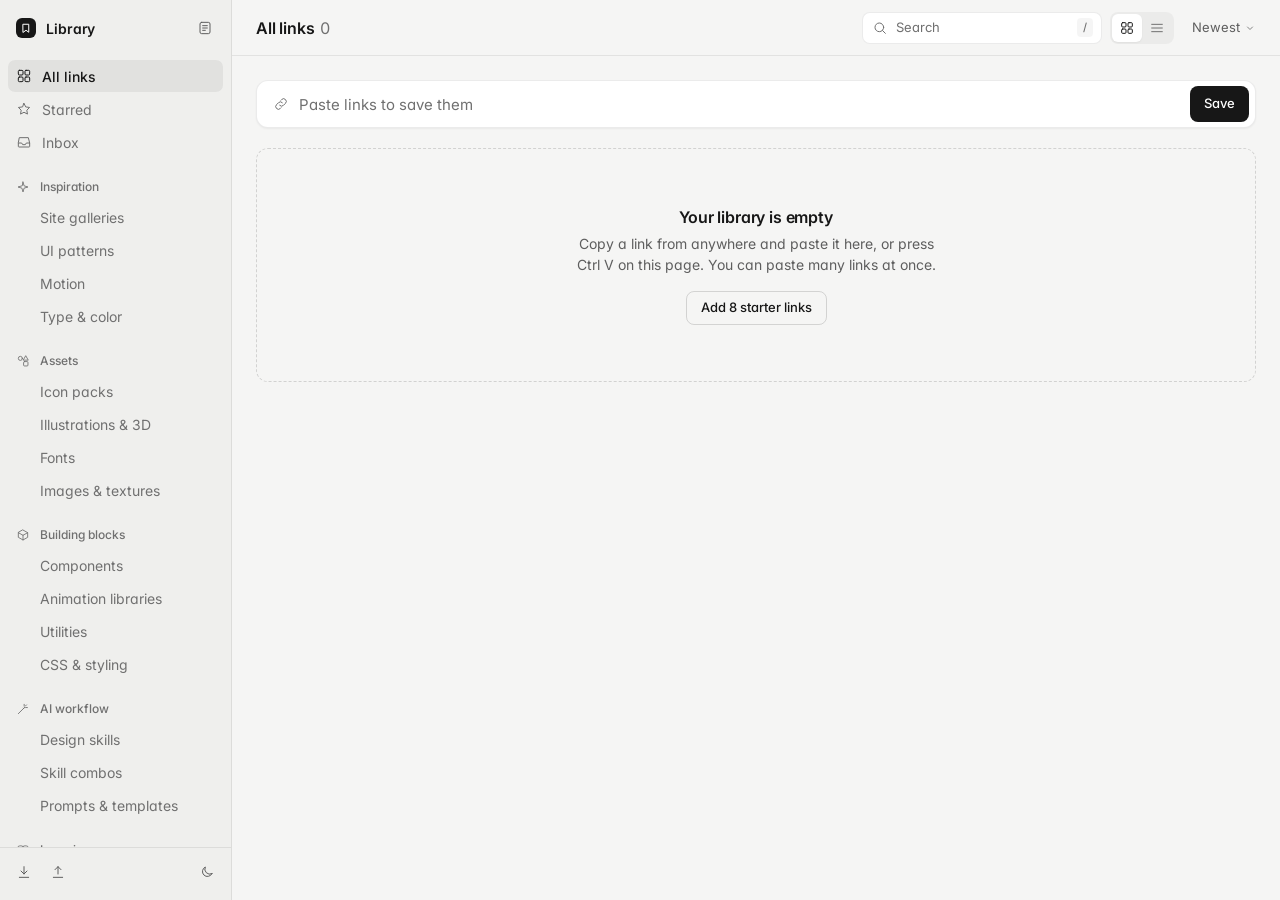
==== library/index.html @ ed224c23 "Not your notes app anymore" ====
<!DOCTYPE html>
<html lang="en" dir="ltr">

<head>
    <meta charset="UTF-8">
    <meta name="viewport" content="width=device-width, initial-scale=1.0, viewport-fit=cover">
    <title>Library</title>
    <meta name="theme-color" content="#f5f5f4">
    <link rel="preconnect" href="https://fonts.googleapis.com">
    <link rel="preconnect" href="https://fonts.gstatic.com" crossorigin>
    <link href="https://fonts.googleapis.com/css2?family=Inter:ital,opsz,wght@0,14..32,400..700;1,14..32,400..700&display=swap" rel="stylesheet">
    <style>
        :root {
            --bg: #f5f5f4;
            --sidebar: #efefed;
            --elevated: #ffffff;
            --hover: rgba(0, 0, 0, .04);
            --active: rgba(0, 0, 0, .06);
            --border: rgba(0, 0, 0, .08);
            --border-strong: rgba(0, 0, 0, .14);
            --text: #171717;
            --text-2: #5e5e5e;
            --text-3: #707070;
            --placeholder: #a3a3a3;
            --inverse: #ffffff;
            --shadow-sm: 0 1px 2px rgba(0, 0, 0, .05);
            --shadow: 0 1px 2px rgba(0, 0, 0, .06), 0 8px 24px rgba(0, 0, 0, .1);
            --selection: rgba(0, 0, 0, .1);

            --ease-out: cubic-bezier(0.23, 1, 0.32, 1);
            --ease-drawer: cubic-bezier(0.32, 0.72, 0, 1);
            --ease-icon: cubic-bezier(0.2, 0, 0, 1);

            --sans: 'Inter', -apple-system, BlinkMacSystemFont, 'Segoe UI', system-ui, sans-serif;
            color-scheme: light;
        }

        :root[data-theme="dark"] {
            --bg: #0c0c0d;
            --sidebar: #121214;
            --elevated: #18181b;
            --hover: rgba(255, 255, 255, .05);
            --active: rgba(255, 255, 255, .08);
            --border: rgba(255, 255, 255, .08);
            --border-strong: rgba(255, 255, 255, .16);
            --text: #ececec;
            --text-2: #a3a3a3;
            --text-3: #7c7c7c;
            --placeholder: #545454;
            --inverse: #0c0c0d;
            --shadow-sm: 0 1px 2px rgba(0, 0, 0, .4);
            --shadow: 0 1px 2px rgba(0, 0, 0, .4), 0 12px 32px rgba(0, 0, 0, .55);
            --selection: rgba(255, 255, 255, .16);
            color-scheme: dark;
        }

        * { box-sizing: border-box; margin: 0; padding: 0; }
        html, body { height: 100%; }

        body {
            font-family: var(--sans);
            font-size: .875rem;
            line-height: 1.5;
            font-feature-settings: 'cv11';
            background: var(--bg);
            color: var(--text);
            -webkit-font-smoothing: antialiased;
            -moz-osx-font-smoothing: grayscale;
            overflow: hidden;
        }

        ::selection { background: var(--selection); }
        button, input, textarea, select { font: inherit; color: inherit; background: none; border: none; outline: none; }
        button { cursor: pointer; -webkit-tap-highlight-color: transparent; }
        a { color: inherit; text-decoration: none; }
        svg { width: 16px; height: 16px; flex: none; fill: none; stroke: currentColor; stroke-width: 1.5; stroke-linecap: round; stroke-linejoin: round; }

        /* focus ring: a transparent outline waits on every control, then tightens in on keyboard focus */
        button, a, input, select, textarea, [tabindex] { outline: 2px solid transparent; outline-offset: 5px; }
        :focus-visible { outline-color: var(--text); outline-offset: 2px; }
        .search input:focus-visible, .add input:focus-visible, .tag-input input:focus-visible { outline-color: transparent; }

        .sr-only { position: absolute; width: 1px; height: 1px; overflow: hidden; clip-path: inset(50%); white-space: nowrap; }
        .skip { position: fixed; top: 12px; inset-inline-start: 12px; z-index: 30; padding: 8px 14px; border-radius: 8px; background: var(--text); color: var(--inverse); transform: translateY(-200%); }
        .skip:focus-visible { transform: none; }

        .press { transition-property: scale, background-color, color, opacity, border-color, outline-offset, outline-color; transition-duration: 150ms; transition-timing-function: ease-out; }

        .icon-btn { width: 32px; height: 32px; display: grid; place-items: center; border-radius: 7px; color: var(--text-2); flex: none; }
        .icon-btn.on { color: var(--text); }
        .icon-btn.on svg { fill: currentColor; }

        kbd { font-family: var(--sans); font-size: .6875rem; font-weight: 500; color: var(--text-3); background: var(--hover); border-radius: 4px; padding: 1px 6px; white-space: nowrap; }

        /* ---------- layout ---------- */
        .lib { display: grid; grid-template-columns: 232px minmax(0, 1fr); height: 100dvh; }

        /* ---------- sidebar ---------- */
        .side { background: var(--sidebar); border-inline-end: 1px solid var(--border); display: flex; flex-direction: column; min-height: 0; }
        .side-head { height: 56px; flex: none; display: flex; align-items: center; gap: 10px; padding: 0 10px 0 16px; font-weight: 600; letter-spacing: -0.006em; }
        .side-head .spacer { flex: 1; }
        .brand-mark { width: 20px; height: 20px; border-radius: 6px; background: var(--text); color: var(--inverse); display: grid; place-items: center; }
        .brand-mark svg { width: 12px; height: 12px; stroke-width: 2; }
        .side-close { display: none; }

        .nav { flex: 1; overflow-y: auto; overscroll-behavior: contain; padding: 4px 8px 16px; display: flex; flex-direction: column; gap: 1px; }
        .nav > *, .nav-sections > * { flex: none; }

        .nav-item {
            display: flex;
            align-items: center;
            gap: 10px;
            height: 32px;
            padding: 0 8px;
            border-radius: 7px;
            color: var(--text-2);
            text-align: start;
            width: 100%;
            transition-property: background-color, color, box-shadow, scale;
        }

        .nav-item svg { color: var(--text-3); }
        .nav-item span { flex: 1; overflow: hidden; text-overflow: ellipsis; white-space: nowrap; }
        .nav-item .count { flex: none; font-size: .75rem; font-style: normal; color: var(--text-3); font-variant-numeric: tabular-nums; }
        .nav-item[aria-current="true"] { background: var(--active); color: var(--text); font-weight: 500; }
        .nav-item[aria-current="true"] svg { color: var(--text); }
        .nav-item.is-empty:not([aria-current="true"]) { color: var(--text-3); }
        .nav-item.drop { background: var(--text); color: var(--inverse); }
        .nav-item.drop svg, .nav-item.drop .count { color: var(--inverse); }

        .nav-group { margin-top: 14px; }
        .nav-label { display: flex; align-items: center; gap: 10px; width: 100%; height: 28px; padding: 0 8px; border-radius: 7px; font-size: .75rem; font-weight: 500; color: var(--text-3); text-align: start; }
        .nav-label span { flex: 1; }
        .nav-label svg { width: 14px; height: 14px; }
        .nav-label .count { font-size: .75rem; font-style: normal; font-variant-numeric: tabular-nums; }
        .nav-label .chev { width: 12px; height: 12px; opacity: 0; transition: rotate 200ms var(--ease-out), opacity 150ms ease; }
        .nav-group.shut .nav-label .chev { rotate: -90deg; opacity: 1; }
        .nav-group.shut .nav-sections { display: none; }
        .nav-sections { display: flex; flex-direction: column; gap: 1px; }
        .nav-sections .nav-item { padding-inline-start: 32px; }

        .side-foot { display: flex; gap: 2px; padding: 8px 8px 12px; border-top: 1px solid var(--border); }
        .side-foot .spacer { flex: 1; }

        .scrim { display: none; }

        /* ---------- main ---------- */
        .main { min-width: 0; min-height: 0; display: flex; flex-direction: column; }

        .top { height: 56px; flex: none; display: flex; align-items: center; gap: 8px; padding: 0 16px 0 24px; border-bottom: 1px solid var(--border); }
        .menu-btn { display: none; }
        .view-title { flex: 1; min-width: 0; font-size: 1rem; font-weight: 600; letter-spacing: -0.011em; overflow: hidden; text-overflow: ellipsis; white-space: nowrap; }
        .view-title .n { margin-inline-start: 6px; font-weight: 400; color: var(--text-3); font-variant-numeric: tabular-nums; }

        .search {
            display: flex;
            align-items: center;
            gap: 8px;
            width: 15rem;
            height: 32px;
            padding: 0 8px 0 9px;
            border-radius: 8px;
            border: 1px solid var(--border);
            background: var(--elevated);
            color: var(--text-3);
            transition-property: border-color, box-shadow;
            transition-duration: 150ms;
        }

        .search:focus-within { border-color: var(--border-strong); box-shadow: 0 0 0 3px var(--hover); color: var(--text); }
        .search input { flex: 1; min-width: 0; font-size: .8125rem; color: var(--text); }
        .search input::placeholder { color: var(--text-3); }
        .search input::-webkit-search-cancel-button { display: none; }

        .seg { display: flex; padding: 2px; border-radius: 8px; background: var(--hover); }
        .seg button { width: 30px; height: 28px; display: grid; place-items: center; border-radius: 6px; color: var(--text-3); }
        .seg button[aria-pressed="true"] { background: var(--elevated); color: var(--text); box-shadow: var(--shadow-sm); }

        .sort-btn { display: inline-flex; align-items: center; gap: 4px; height: 32px; padding: 0 8px 0 10px; border-radius: 8px; color: var(--text-2); font-size: .8125rem; white-space: nowrap; }
        .sort-btn .chev { width: 12px; height: 12px; }

        .scroll { flex: 1; overflow-y: auto; overscroll-behavior: contain; padding: 24px 24px 80px; }
        .wrap { max-width: 1200px; margin: 0 auto; }

        /* add bar: the one primary action on the page */
        .add {
            display: flex;
            align-items: center;
            gap: 10px;
            height: 48px;
            padding: 0 6px 0 16px;
            border-radius: 12px;
            background: var(--elevated);
            border: 1px solid var(--border);
            box-shadow: var(--shadow-sm);
            color: var(--text-3);
            transition-property: border-color, box-shadow;
            transition-duration: 150ms;
        }

        .add:focus-within { border-color: var(--border-strong); box-shadow: 0 0 0 4px var(--hover), var(--shadow-sm); color: var(--text); }
        .add input { flex: 1; min-width: 0; height: 100%; font-size: .9375rem; color: var(--text); }
        .add input::placeholder { color: var(--text-3); }
        .add .btn { height: 36px; padding: 0 14px; border-radius: 8px; background: var(--text); color: var(--inverse); font-weight: 500; font-size: .8125rem; white-space: nowrap; }
        .add-hint { margin: 8px 4px 0; font-size: .75rem; color: var(--text-3); }
        .add-hint.error { color: var(--text); }

        /* tags row */
        .tags-row { display: flex; flex-wrap: wrap; gap: 6px; margin: 20px 0 4px; }
        .tags-row:empty { display: none; }
        .chip { display: inline-flex; align-items: center; gap: 4px; height: 28px; padding: 0 10px; border-radius: 999px; border: 1px solid var(--border); color: var(--text-2); font-size: .8125rem; background: transparent; }
        .chip .c { color: var(--text-3); font-size: .75rem; font-variant-numeric: tabular-nums; }
        .chip[aria-pressed="true"] { background: var(--text); border-color: var(--text); color: var(--inverse); }
        .chip[aria-pressed="true"] .c { color: var(--inverse); opacity: .7; }
        .chip svg { width: 12px; height: 12px; }

        /* ---------- results ---------- */
        .results { margin-top: 20px; }
        .results.grid { display: grid; grid-template-columns: repeat(auto-fill, minmax(232px, 1fr)); gap: 12px; }
        .results.list { display: flex; flex-direction: column; border: 1px solid var(--border); border-radius: 12px; background: var(--elevated); overflow: hidden; }

        .card {
            position: relative;
            display: flex;
            flex-direction: column;
            gap: 2px;
            min-width: 0;
            padding: 14px 14px 12px;
            border-radius: 12px;
            background: var(--elevated);
            border: 1px solid var(--border);
            transition-property: border-color, box-shadow, translate, opacity;
            transition-duration: 200ms;
            transition-timing-function: var(--ease-out);
        }

        .card.dragging { opacity: .4; }

        /* the title link stretches over the whole card; buttons sit above it */
        .card-link::after { content: ''; position: absolute; inset: 0; border-radius: inherit; z-index: 1; }
        .card-link:focus-visible { outline-color: transparent; }
        .card:has(.card-link:focus-visible) { outline: 2px solid var(--text); outline-offset: 2px; }

        .card-top { display: flex; align-items: center; gap: 8px; margin-bottom: 10px; }
        .tile { width: 36px; height: 36px; flex: none; display: grid; place-items: center; border-radius: 9px; background: var(--bg); border: 1px solid var(--border); }
        .tile img { width: 20px; height: 20px; border-radius: 4px; }
        .tile .missing { display: none; }
        .tile .letter { font-weight: 600; font-size: .9375rem; color: var(--text-2); }

        .card-actions { margin-inline-start: auto; display: flex; gap: 2px; position: relative; z-index: 2; opacity: 0; transition: opacity 150ms ease; }
        .card:hover .card-actions, .card:focus-within .card-actions, .card-actions .on { opacity: 1; }
        .card-actions .icon-btn { width: 28px; height: 28px; }
        /* in the grid the hover actions float in the corner, so they take no room from the star */
        .results.grid .card-actions { position: absolute; top: 12px; right: 12px; margin: 0; }
        .card .star-mark { margin-inline-start: auto; color: var(--text); width: 14px; height: 14px; fill: currentColor; stroke: none; }
        .card:hover .star-mark, .card:focus-within .star-mark { display: none; }

        .card-title { font-size: .9375rem; font-weight: 600; letter-spacing: -0.011em; line-height: 1.35; overflow-wrap: anywhere; display: -webkit-box; -webkit-line-clamp: 2; -webkit-box-orient: vertical; overflow: hidden; }
        .card-meta { display: flex; gap: 6px; min-width: 0; font-size: .75rem; color: var(--text-3); }
        .card-meta span { overflow: hidden; text-overflow: ellipsis; white-space: nowrap; }
        .card-meta span + span::before { content: '·'; margin-inline-end: 6px; }
        .card-note { margin-top: 6px; font-size: .8125rem; color: var(--text-2); line-height: 1.45; display: -webkit-box; -webkit-line-clamp: 2; -webkit-box-orient: vertical; overflow: hidden; overflow-wrap: anywhere; }
        .card-tags { display: flex; flex-wrap: wrap; gap: 4px; margin-top: 10px; position: relative; z-index: 2; }
        .card-tags:empty { display: none; }
        .tag { height: 22px; padding: 0 8px; border-radius: 6px; background: var(--hover); color: var(--text-2); font-size: .75rem; }

        /* list view: same markup, laid out as rows */
        .results.list .card { flex-direction: row; align-items: center; gap: 12px; padding: 10px 12px 10px 14px; border: none; border-radius: 0; background: transparent; }
        .results.list .card + .card { border-top: 1px solid var(--border); }
        .results.list .card-top { order: 0; margin: 0; }
        .results.list .tile { width: 28px; height: 28px; border-radius: 7px; }
        .results.list .tile img { width: 16px; height: 16px; }
        .results.list .card-body { flex: 1; min-width: 0; display: flex; align-items: baseline; gap: 10px; }
        .results.list .card-title { -webkit-line-clamp: 1; font-size: .875rem; flex: 0 1 auto; }
        .results.list .card-meta { flex: none; }
        .results.list .card-note { -webkit-line-clamp: 1; margin: 0; flex: 1 1 0; min-width: 0; color: var(--text-3); }
        .results.list .card-tags { margin: 0; flex-wrap: nowrap; }
        .results.list .card-actions { order: 3; margin: 0; }
        .results.list .card .star-mark { order: 2; margin: 0; }
        .card-body { min-width: 0; }

        .empty { grid-column: 1 / -1; padding: 56px 24px; text-align: center; border: 1px dashed var(--border-strong); border-radius: 12px; background: transparent !important; }
        .empty h2 { font-size: 1rem; font-weight: 600; letter-spacing: -0.011em; margin-bottom: 4px; }
        .empty p { color: var(--text-2); max-width: 26rem; margin: 0 auto; text-wrap: balance; }
        .empty .btn-ghost { margin-top: 16px; height: 34px; padding: 0 14px; border-radius: 8px; border: 1px solid var(--border-strong); font-weight: 500; font-size: .8125rem; }

        /* ---------- edit drawer ---------- */
        .drawer {
            position: fixed;
            top: 8px;
            bottom: 8px;
            right: 8px;
            z-index: 15;
            width: min(380px, calc(100vw - 16px));
            display: flex;
            flex-direction: column;
            border-radius: 14px;
            background: var(--elevated);
            border: 1px solid var(--border);
            box-shadow: var(--shadow);
            translate: calc(100% + 16px) 0;
            visibility: hidden;
            transition: translate 260ms var(--ease-drawer), visibility 0s linear 260ms;
        }

        .drawer.open { translate: 0 0; visibility: visible; transition: translate 320ms var(--ease-drawer), visibility 0s; }
        .drawer-head { display: flex; align-items: center; gap: 10px; padding: 14px 10px 6px 18px; }
        .drawer-head h2 { flex: 1; font-size: .9375rem; font-weight: 600; letter-spacing: -0.011em; }
        .drawer-body { flex: 1; overflow-y: auto; overscroll-behavior: contain; padding: 8px 18px 18px; display: flex; flex-direction: column; gap: 16px; }

        .field { display: flex; flex-direction: column; gap: 6px; }
        .field > span, .field > .label { font-size: .75rem; font-weight: 500; color: var(--text-3); }
        .input {
            width: 100%;
            min-height: 36px;
            padding: 7px 10px;
            border-radius: 8px;
            border: 1px solid var(--border);
            background: var(--bg);
            font-size: .875rem;
            transition-property: border-color, box-shadow;
            transition-duration: 150ms;
        }

        .input:focus { border-color: var(--border-strong); box-shadow: 0 0 0 3px var(--hover); }
        .input:focus-visible { outline-color: transparent; }
        textarea.input { resize: vertical; line-height: 1.5; min-height: 96px; }
        select.input { appearance: none; padding-inline-end: 32px; background-image: url("data:image/svg+xml,%3Csvg xmlns='http://www.w3.org/2000/svg' viewBox='0 0 24 24' fill='none' stroke='%23888' stroke-width='1.5' stroke-linecap='round' stroke-linejoin='round'%3E%3Cpath d='m7 10 5 5 5-5'/%3E%3C/svg%3E"); background-repeat: no-repeat; background-position: right 8px center; background-size: 16px; cursor: pointer; }

        .tag-input { display: flex; flex-wrap: wrap; align-items: center; gap: 4px; padding: 4px 6px; cursor: text; }
        .tag-input:focus-within { border-color: var(--border-strong); box-shadow: 0 0 0 3px var(--hover); }
        .tag-input .tag { display: inline-flex; align-items: center; gap: 2px; padding-inline-end: 3px; }
        .tag-input .tag button { width: 16px; height: 16px; display: grid; place-items: center; border-radius: 4px; color: var(--text-3); }
        .tag-input .tag button svg { width: 10px; height: 10px; }
        .tag-input input { flex: 1; min-width: 6rem; height: 26px; padding: 0 4px; font-size: .875rem; }

        .drawer-foot { display: flex; align-items: center; gap: 6px; padding: 12px 12px 12px 18px; border-top: 1px solid var(--border); }
        .drawer-foot .meta { flex: 1; font-size: .75rem; color: var(--text-3); }
        .btn-quiet { display: inline-flex; align-items: center; gap: 6px; height: 32px; padding: 0 10px; border-radius: 8px; color: var(--text-2); font-size: .8125rem; }

        /* ---------- sort menu ---------- */
        .menu {
            position: fixed;
            z-index: 20;
            min-width: 11rem;
            padding: 4px;
            border-radius: 12px;
            background: var(--elevated);
            border: 1px solid var(--border);
            box-shadow: var(--shadow);
            transform-origin: top right;
            opacity: 0;
            visibility: hidden;
            transition-property: opacity, visibility, scale;
            transition-duration: 100ms;
            transition-timing-function: ease-out;
        }

        .menu.show { opacity: 1; visibility: visible; transition-duration: 160ms; }
        .menu button { display: flex; align-items: center; gap: 8px; width: 100%; height: 32px; padding: 0 8px; border-radius: 7px; color: var(--text-2); font-size: .8125rem; text-align: start; }
        .menu button span { flex: 1; }
        .menu button svg { opacity: 0; color: var(--text); width: 14px; height: 14px; }
        .menu button[aria-checked="true"] { color: var(--text); font-weight: 500; }
        .menu button[aria-checked="true"] svg { opacity: 1; }

        /* ---------- fallback toast ---------- */
        .toast { position: fixed; left: 50%; bottom: max(24px, env(safe-area-inset-bottom)); z-index: 40; display: flex; align-items: center; gap: 8px; padding: 10px 14px; border-radius: 10px; background: var(--text); color: var(--inverse); box-shadow: var(--shadow); font-size: .8125rem; translate: -50% 0; opacity: 0; visibility: hidden; transition: opacity 150ms ease-out, visibility 150ms; }
        .toast.show { opacity: 1; visibility: visible; }
        .toast button { height: 26px; padding: 0 10px; border-radius: 6px; background: color-mix(in srgb, var(--inverse) 16%, transparent); color: var(--inverse); font-weight: 500; }

        /* ---------- motion (opt-in) ---------- */
        @media (prefers-reduced-motion: no-preference) {
            .press:not(:disabled):active { scale: .96; }
            .menu { scale: .96; }
            .menu.show { scale: 1; }
            .card.new { animation: enter 360ms var(--ease-out) both; }
            @keyframes enter { from { opacity: 0; translate: 0 8px; filter: blur(4px); } }
            .icon-btn.pop svg { animation: pop 420ms var(--ease-icon); }
            @keyframes pop { 0% { scale: 1; } 30% { scale: .78; } 65% { scale: 1.22; } 100% { scale: 1; } }
            .nav-item.drop { scale: 1.02; }
        }

        @media (prefers-reduced-motion: reduce) {
            .drawer, .drawer.open { transition: opacity 200ms ease, visibility 0s; translate: 0 0; opacity: 0; }
            .drawer.open { opacity: 1; }
        }

        /* ---------- hover (pointer devices only) ---------- */
        @media (hover: hover) and (pointer: fine) {
            .icon-btn:hover, .btn-quiet:hover, .sort-btn:hover, .menu button:hover { background: var(--hover); color: var(--text); }
            .nav-item:not([aria-current="true"]):not(.drop):hover { background: var(--hover); color: var(--text); }
            .nav-label:hover { color: var(--text-2); }
            .nav-label:hover .chev, .nav-label:focus-visible .chev { opacity: 1; }
            .card:hover { border-color: var(--border-strong); box-shadow: var(--shadow); }
            .results.list .card:hover { background: var(--hover); box-shadow: none; }
            .chip:not([aria-pressed="true"]):hover, .tag:hover { background: var(--active); color: var(--text); }
            .add .btn:hover { opacity: .85; }
            .seg button:not([aria-pressed="true"]):hover { color: var(--text); }
            .search:hover:not(:focus-within), .add:hover:not(:focus-within) { border-color: var(--border-strong); }
            .empty .btn-ghost:hover { background: var(--hover); }
        }

        @media (hover: hover) and (pointer: fine) and (prefers-reduced-motion: no-preference) {
            .card:hover { translate: 0 -1px; }
            .results.list .card:hover { translate: 0 0; }
        }

        @media (hover: none) {
            .search kbd { display: none; }
            .card-actions { opacity: 1; }
            .card .star-mark { display: none; }
        }

        /* ---------- responsive ---------- */
        @media (max-width: 900px) {
            .lib { grid-template-columns: minmax(0, 1fr); }
            .side { position: fixed; inset: 0 auto 0 0; z-index: 25; width: min(280px, 86vw); translate: -100% 0; visibility: hidden; transition: translate 260ms var(--ease-drawer), visibility 0s linear 260ms; padding-top: env(safe-area-inset-top); padding-bottom: env(safe-area-inset-bottom); }
            .lib.nav-open .side { translate: 0 0; visibility: visible; transition: translate 320ms var(--ease-drawer), visibility 0s; box-shadow: var(--shadow); }
            .scrim { display: block; position: fixed; inset: 0; z-index: 24; background: rgba(0, 0, 0, .3); opacity: 0; visibility: hidden; transition: opacity 200ms ease, visibility 0s linear 200ms; }
            .lib.nav-open .scrim { opacity: 1; visibility: visible; transition: opacity 200ms ease, visibility 0s; }
            .menu-btn, .side-close { display: grid; }
            .top { padding-inline: max(12px, env(safe-area-inset-left)) max(12px, env(safe-area-inset-right)); padding-top: env(safe-area-inset-top); height: calc(56px + env(safe-area-inset-top)); }
            .search { width: auto; flex: 0 1 12rem; }
        }

        @media (max-width: 640px) {
            .top { flex-wrap: wrap; height: auto; padding-block: max(8px, env(safe-area-inset-top)) 8px; row-gap: 8px; }
            .view-title { order: 1; }
            .menu-btn { order: 0; }
            .seg { order: 2; }
            .sort-btn { order: 3; }
            .search { order: 4; flex: 1 0 100%; height: 40px; }
            .search input, .add input, .input, .tag-input input { font-size: 1rem; }
            .scroll { padding: 16px max(16px, env(safe-area-inset-left)) 96px max(16px, env(safe-area-inset-right)); }
            .add { height: 52px; }
            .add .btn { height: 40px; }
            .results.grid { grid-template-columns: 1fr; gap: 10px; }
            .results.list .card-note, .results.list .card-tags { display: none; }
            .results.list .card-body { flex-direction: column; align-items: stretch; gap: 0; }
            .drawer { top: auto; left: 8px; right: 8px; bottom: 8px; width: auto; max-height: 85dvh; translate: 0 calc(100% + 16px); padding-bottom: env(safe-area-inset-bottom); }
            .drawer.open { translate: 0 0; }
        }

        @media (pointer: coarse) {
            .icon-btn { width: 40px; height: 40px; }
            .card-actions .icon-btn { width: 36px; height: 36px; }
            .nav-item { height: 40px; }
            .chip { height: 34px; padding: 0 12px; }
            .tag { height: 26px; }
            .seg button { width: 38px; height: 34px; }
            .sort-btn { height: 38px; }
            .menu button { height: 44px; }
        }
    </style>
</head>

<body>
    <a class="skip" href="#results">Skip to links</a>

    <svg width="0" height="0" style="position:absolute" aria-hidden="true">
        <symbol id="i-bookmark" viewBox="0 0 24 24"><path d="M6.5 4.5h11v16L12 16.5l-5.5 4z" /></symbol>
        <symbol id="i-notes" viewBox="0 0 24 24"><rect x="4.5" y="3.5" width="15" height="17" rx="2.5" /><path d="M8.5 8.5h7M8.5 12h7M8.5 15.5h4" /></symbol>
        <symbol id="i-all" viewBox="0 0 24 24"><rect x="3.5" y="3.5" width="7" height="7" rx="1.5" /><rect x="13.5" y="3.5" width="7" height="7" rx="1.5" /><rect x="3.5" y="13.5" width="7" height="7" rx="1.5" /><rect x="13.5" y="13.5" width="7" height="7" rx="1.5" /></symbol>
        <symbol id="i-star" viewBox="0 0 24 24"><path d="m12 3.6 2.6 5.3 5.8.8-4.2 4.1 1 5.8-5.2-2.7-5.2 2.7 1-5.8-4.2-4.1 5.8-.8z" /></symbol>
        <symbol id="i-inbox" viewBox="0 0 24 24"><path d="M3.5 13.5h5l1.5 2.5h4l1.5-2.5h5" /><path d="M5.5 5.5h13l2 8v5a1 1 0 0 1-1 1h-15a1 1 0 0 1-1-1v-5z" /></symbol>
        <symbol id="i-spark" viewBox="0 0 24 24"><path d="M12 3.5 13.8 10 20.5 12 13.8 14 12 20.5 10.2 14 3.5 12 10.2 10z" /></symbol>
        <symbol id="i-shapes" viewBox="0 0 24 24"><circle cx="7.5" cy="7.5" r="3.5" /><rect x="13" y="13" width="7.5" height="7.5" rx="1.5" /><path d="M17 3.5 21 10.5H13z" /></symbol>
        <symbol id="i-blocks" viewBox="0 0 24 24"><path d="M12 3.5 20 8v8l-8 4.5L4 16V8z" /><path d="M4 8l8 4.5L20 8M12 12.5v8" /></symbol>
        <symbol id="i-wand" viewBox="0 0 24 24"><path d="m4 20 11-11M14 4v3M19.5 9.5h-3M18 5l-2 2M12.5 10.5l1 1" /></symbol>
        <symbol id="i-book" viewBox="0 0 24 24"><path d="M4.5 5.5c2.5-1 5-1 7.5.5v13.5c-2.5-1.5-5-1.5-7.5-.5zM19.5 5.5c-2.5-1-5-1-7.5.5v13.5c2.5-1.5 5-1.5 7.5-.5z" /></symbol>
        <symbol id="i-hash" viewBox="0 0 24 24"><path d="M5 9h14M5 15h14M10 4 8 20M16 4l-2 16" /></symbol>
        <symbol id="i-link" viewBox="0 0 24 24"><path d="M10 14a4 4 0 0 0 5.7 0l3-3a4 4 0 0 0-5.7-5.7l-1 1" /><path d="M14 10a4 4 0 0 0-5.7 0l-3 3a4 4 0 0 0 5.7 5.7l1-1" /></symbol>
        <symbol id="i-search" viewBox="0 0 24 24"><circle cx="11" cy="11" r="6.5" /><path d="m20 20-4.2-4.2" /></symbol>
        <symbol id="i-grid" viewBox="0 0 24 24"><rect x="4" y="4" width="6.5" height="6.5" rx="1.5" /><rect x="13.5" y="4" width="6.5" height="6.5" rx="1.5" /><rect x="4" y="13.5" width="6.5" height="6.5" rx="1.5" /><rect x="13.5" y="13.5" width="6.5" height="6.5" rx="1.5" /></symbol>
        <symbol id="i-rows" viewBox="0 0 24 24"><path d="M4 6.5h16M4 12h16M4 17.5h16" /></symbol>
        <symbol id="i-chev" viewBox="0 0 24 24"><path d="m7 10 5 5 5-5" /></symbol>
        <symbol id="i-tick" viewBox="0 0 24 24"><path d="m5 12.5 4.5 4.5L19 7.5" /></symbol>
        <symbol id="i-pen" viewBox="0 0 24 24"><path d="M15.5 5.5 18.5 8.5M4.5 19.5l1-4L16 5a2.1 2.1 0 0 1 3 3L8.5 18.5z" /></symbol>
        <symbol id="i-external" viewBox="0 0 24 24"><path d="M14 4.5h5.5V10M19.5 4.5 11 13M17 13.5v5a1 1 0 0 1-1 1H5.5a1 1 0 0 1-1-1V8a1 1 0 0 1 1-1h5" /></symbol>
        <symbol id="i-trash" viewBox="0 0 24 24"><path d="M4.5 7h15M10 11v6M14 11v6M6.5 7l.8 12.5h9.4L17.5 7M9.5 7V4.5h5V7" /></symbol>
        <symbol id="i-x" viewBox="0 0 24 24"><path d="M6.5 6.5l11 11M17.5 6.5l-11 11" /></symbol>
        <symbol id="i-menu" viewBox="0 0 24 24"><path d="M4 7h16M4 12h16M4 17h10" /></symbol>
        <symbol id="i-down" viewBox="0 0 24 24"><path d="M12 4v11M7.5 10.5 12 15l4.5-4.5M5 20h14" /></symbol>
        <symbol id="i-up" viewBox="0 0 24 24"><path d="M12 15V4M7.5 8.5 12 4l4.5 4.5M5 20h14" /></symbol>
        <symbol id="i-moon" viewBox="0 0 24 24"><path d="M19.5 14.5A7.5 7.5 0 0 1 9.5 4.5a7.5 7.5 0 1 0 10 10z" /></symbol>
        <symbol id="i-sun" viewBox="0 0 24 24"><circle cx="12" cy="12" r="4" /><path d="M12 2.5v2M12 19.5v2M4.6 4.6 6 6M18 18l1.4 1.4M2.5 12h2M19.5 12h2M4.6 19.4 6 18M18 6l1.4-1.4" /></symbol>
    </svg>

    <div class="lib" id="lib">
        <aside class="side" id="side" aria-label="Sections">
            <div class="side-head">
                <span class="brand-mark" aria-hidden="true"><svg><use href="#i-bookmark" /></svg></span>
                <span>Library</span>
                <span class="spacer"></span>
                <a class="icon-btn press" href="../" aria-label="Open Notes" title="Notes"><svg aria-hidden="true"><use href="#i-notes" /></svg></a>
                <button class="icon-btn press side-close" data-action="nav-close" aria-label="Close sections"><svg aria-hidden="true"><use href="#i-x" /></svg></button>
            </div>
            <nav class="nav" id="nav" aria-label="Sections"></nav>
            <div class="side-foot">
                <button class="icon-btn press" data-action="export" aria-label="Export library" title="Export library"><svg aria-hidden="true"><use href="#i-down" /></svg></button>
                <button class="icon-btn press" data-action="import" aria-label="Import links" title="Import links"><svg aria-hidden="true"><use href="#i-up" /></svg></button>
                <span class="spacer"></span>
                <button class="icon-btn press" data-action="theme" id="themeBtn" aria-label="Dark theme" title="Toggle theme"><svg aria-hidden="true"><use href="#i-moon" /></svg></button>
            </div>
        </aside>
        <div class="scrim" id="scrim" data-action="nav-close"></div>

        <main class="main" id="main">
            <header class="top">
                <button class="icon-btn press menu-btn" data-action="nav-open" aria-label="Show sections" aria-controls="side"><svg aria-hidden="true"><use href="#i-menu" /></svg></button>
                <h1 class="view-title" id="viewTitle">All links</h1>
                <label class="search">
                    <svg aria-hidden="true"><use href="#i-search" /></svg>
                    <input id="search" type="search" placeholder="Search" aria-label="Search links" autocomplete="off" spellcheck="false">
                    <kbd aria-hidden="true">/</kbd>
                </label>
                <div class="seg" role="group" aria-label="Layout">
                    <button class="press" data-view="grid" aria-pressed="true" aria-label="Grid" title="Grid"><svg aria-hidden="true"><use href="#i-grid" /></svg></button>
                    <button class="press" data-view="list" aria-pressed="false" aria-label="List" title="List"><svg aria-hidden="true"><use href="#i-rows" /></svg></button>
                </div>
                <button class="sort-btn press" id="sortBtn" aria-haspopup="menu" aria-expanded="false"><span id="sortLabel">Newest</span><svg class="chev" aria-hidden="true"><use href="#i-chev" /></svg></button>
            </header>

            <div class="scroll" id="scroll">
                <div class="wrap">
                    <form class="add" id="addForm" autocomplete="off">
                        <svg aria-hidden="true"><use href="#i-link" /></svg>
                        <input id="addInput" type="text" inputmode="url" placeholder="Paste links to save them" aria-label="Link to save" aria-describedby="addHint" spellcheck="false">
                        <button class="btn press" type="submit">Save</button>
                    </form>
                    <p class="add-hint" id="addHint" aria-live="polite"></p>
                    <div class="tags-row" id="tagsRow" role="group" aria-label="Filter by tag"></div>
                    <div class="results grid" id="results" tabindex="-1"></div>
                </div>
            </div>
        </main>

        <aside class="drawer" id="drawer" role="dialog" aria-labelledby="drawerTitle"></aside>
    </div>

    <div class="menu" id="sortMenu" role="menu" aria-label="Sort"></div>
    <div class="toast" id="toast" role="status" aria-live="polite"></div>
    <input type="file" id="importFile" accept="application/json,.json" hidden>

    <script>
        const KEY = 'kuruin-library-v1';
        const THEME_KEY = 'kuruin-notebook-theme'; // shared with Notes so both pages match
        const COLLAPSE_KEY = 'kuruin-library-collapsed';
        const VIEW_KEY = 'kuruin-library-view';
        const SORT_KEY = 'kuruin-library-sort';

        const ALL = 'All links';
        const STARRED = 'Starred';
        const INBOX = 'Inbox';

        // Groups of sections. An item's `section` is one of these names, a custom name, or '' (Inbox).
        const TAXONOMY = [
            { group: 'Inspiration', icon: 'spark', sections: ['Site galleries', 'UI patterns', 'Motion', 'Type & color'] },
            { group: 'Assets', icon: 'shapes', sections: ['Icon packs', 'Illustrations & 3D', 'Fonts', 'Images & textures'] },
            { group: 'Building blocks', icon: 'blocks', sections: ['Components', 'Animation libraries', 'Utilities', 'CSS & styling'] },
            { group: 'AI workflow', icon: 'wand', sections: ['Design skills', 'Skill combos', 'Prompts & templates'] },
            { group: 'Learning', icon: 'book', sections: ['Articles', 'Courses & videos', 'People'] }
        ];
        const SECTIONS = TAXONOMY.flatMap((g) => g.sections);

        const STARTERS = [
            ['https://godly.website', 'Site galleries', ['curated']],
            ['https://mobbin.com', 'UI patterns', ['apps']],
            ['https://lucide.dev', 'Icon packs', ['free', 'react']],
            ['https://phosphoricons.com', 'Icon packs', ['free']],
            ['https://www.fontshare.com', 'Fonts', ['free']],
            ['https://ui.shadcn.com', 'Components', ['react']],
            ['https://motion.dev', 'Animation libraries', ['react']],
            ['https://github.com/emilkowalski/skills', 'Design skills', ['claude']]
        ];

        const SORTS = [
            { id: 'newest', label: 'Newest' },
            { id: 'oldest', label: 'Oldest' },
            { id: 'az', label: 'A–Z' },
            { id: 'domain', label: 'Domain' }
        ];

        const $ = (s) => document.querySelector(s);
        const $$ = (s) => document.querySelectorAll(s);
        const esc = (s) => String(s ?? '').replace(/[&<>"']/g, (c) => ({ '&': '&amp;', '<': '&lt;', '>': '&gt;', '"': '&quot;', "'": '&#39;' }[c]));
        const icon = (name) => `<svg aria-hidden="true"><use href="#i-${name}"/></svg>`;
        const uid = () => 'l-' + Date.now().toString(36) + Math.random().toString(36).slice(2, 6);
        const store = {
            get: (k) => { try { return localStorage.getItem(k); } catch { return null; } },
            set: (k, v) => { try { localStorage.setItem(k, v); } catch { } }
        };
        const lib = $('#lib');
        const isNarrow = () => matchMedia('(max-width: 900px)').matches;

        let db = { items: [] };
        let filter = ALL;
        let query = '';
        let tagFilter = '';
        let sort = store.get(SORT_KEY) || 'newest';
        let view = store.get(VIEW_KEY) || 'grid';
        let editingId = null;
        let persistTimer = null;
        let collapsed = new Set();
        try { collapsed = new Set(JSON.parse(store.get(COLLAPSE_KEY) || '[]')); } catch { }

        // ---------- links ----------
        function normalizeUrl(s) {
            s = (s || '').trim().replace(/[)\].,;]+$/, '');
            if (!s) return '';
            if (!/^[a-z][\w+.-]*:/i.test(s)) s = 'https://' + s;
            try {
                const u = new URL(s);
                return /^https?:$/.test(u.protocol) && u.hostname.includes('.') ? u.href : '';
            } catch { return ''; }
        }

        // Same page, however it was typed: no protocol, no www, no trailing slash, no #hash.
        function urlKey(url) {
            try {
                const u = new URL(url);
                return (u.hostname.replace(/^www\./, '') + u.pathname.replace(/\/$/, '') + u.search).toLowerCase();
            } catch { return url; }
        }

        // Every link-looking token in a block of text (one per line, comma or space separated).
        const extractUrls = (text) => (text || '').split(/[\s,]+/).filter((t) => /^(https?:\/\/)?([\w-]+\.)+[a-z]{2,}(:\d+)?(\/\S*)?$/i.test(t)).map(normalizeUrl).filter(Boolean);

        const domainOf = (url) => { try { return new URL(url).hostname.replace(/^www\./, ''); } catch { return ''; } };

        // A readable starting title from the address:
        // fonts.google.com → "Google Fonts", ui.shadcn.com → "Shadcn", klim.co.nz → "Klim",
        // someone.github.io → "Someone", github.com/emilkowalski/skills → "emilkowalski/skills".
        const HOSTING = /\.(github\.io|vercel\.app|netlify\.app|pages\.dev|webflow\.io|framer\.(website|ai)|notion\.site|super\.site)$/;
        const QUIET_SUBDOMAINS = new Set(['www', 'app', 'ui', 'docs', 'm', 'en', 'beta', 'v2']);
        const cap = (w) => w.charAt(0).toUpperCase() + w.slice(1);

        function titleFromUrl(url) {
            try {
                const u = new URL(url);
                const host = u.hostname.replace(/^www\./, '');
                const parts = u.pathname.split('/').filter(Boolean);
                if (/^(github|gitlab)\.com$/.test(host) && parts.length) return parts.slice(0, 2).join('/');
                const labels = host.split('.');
                if (HOSTING.test(host)) return cap(labels[0]);
                // the site's own name sits before the suffix; two-part suffixes like co.nz / com.au count as one
                const twoPart = labels.length > 2 && /^(co|com|org|net|ac|gov)$/.test(labels[labels.length - 2]);
                const nameAt = labels.length - (twoPart ? 3 : 2);
                const name = labels[Math.max(0, nameAt)];
                const sub = labels.slice(0, Math.max(0, nameAt)).filter((l) => !QUIET_SUBDOMAINS.has(l));
                return [cap(name), ...sub.map(cap)].join(' ');
            } catch { return url; }
        }

        // Site icon via Google's favicon service; when there's none, the tile shows the first letter.
        const tile = (item) => {
            const letter = esc((item.title || domainOf(item.url) || '?').charAt(0).toUpperCase());
            return `<span class="tile" aria-hidden="true"><img src="https://www.google.com/s2/favicons?domain=${encodeURIComponent(domainOf(item.url))}&sz=64" alt="" loading="lazy" referrerpolicy="no-referrer" onerror="this.outerHTML='<span class=&quot;letter&quot;>${letter}</span>'"></span>`;
        };

        // ---------- storage ----------
        function persist(now) {
            clearTimeout(persistTimer);
            const write = () => store.set(KEY, JSON.stringify(db));
            if (now) write(); else persistTimer = setTimeout(write, 300);
        }

        async function load() {
            const saved = store.get(KEY);
            if (saved) { try { const d = JSON.parse(saved); if (Array.isArray(d.items)) return d; } catch { } }
            try {
                const res = await fetch('data.json', { cache: 'no-store' });
                if (res.ok) { const d = await res.json(); if (Array.isArray(d.items)) return d; }
            } catch { }
            return { items: [] };
        }

        // ---------- queries ----------
        const customSections = () => [...new Set(db.items.map((i) => i.section).filter((s) => s && !SECTIONS.includes(s)))].sort((a, b) => a.localeCompare(b));
        const groupOf = (s) => (TAXONOMY.find((g) => g.sections.includes(s)) || {}).group || 'Other';
        const isSection = (f) => f !== ALL && f !== STARRED && f !== INBOX;

        function inFilter(item, f) {
            if (f === ALL) return true;
            if (f === STARRED) return item.starred;
            if (f === INBOX) return !item.section;
            return item.section === f;
        }

        function matchesQuery(item) {
            if (!query) return true;
            const hay = `${item.title} ${item.url} ${item.note} ${(item.tags || []).join(' ')} ${item.section}`.toLowerCase();
            return query.split(/\s+/).every((w) => hay.includes(w));
        }

        function inView() {
            return db.items.filter((i) => inFilter(i, filter) && matchesQuery(i) && (!tagFilter || (i.tags || []).includes(tagFilter)));
        }

        function sorted(items) {
            const by = {
                newest: (a, b) => b.added - a.added,
                oldest: (a, b) => a.added - b.added,
                az: (a, b) => a.title.localeCompare(b.title),
                domain: (a, b) => domainOf(a.url).localeCompare(domainOf(b.url)) || a.title.localeCompare(b.title)
            }[sort];
            return [...items].sort((a, b) => (b.starred - a.starred) || by(a, b));
        }

        // ---------- rendering ----------
        function renderNav() {
            const custom = customSections();
            if (isSection(filter) && !SECTIONS.includes(filter) && !custom.includes(filter)) filter = ALL;
            const count = (f) => db.items.filter((i) => inFilter(i, f)).length;
            const item = (f, ic) => {
                const c = count(f);
                return `<button class="nav-item press${c ? '' : ' is-empty'}" data-filter="${esc(f)}" aria-current="${filter === f}">${ic ? icon(ic) : ''}<span>${esc(f)}</span><i class="count" aria-label="${c} links">${c || ''}</i></button>`;
            };
            const group = (name, ic, sections) => {
                const shut = collapsed.has(name) && !sections.includes(filter);
                const total = sections.reduce((t, s) => t + count(s), 0);
                return `<div class="nav-group${shut ? ' shut' : ''}">
                    <button class="nav-label press" data-group="${esc(name)}" aria-expanded="${!shut}">${icon(ic)}<span>${esc(name)}</span>${total ? `<i class="count">${total}</i>` : ''}<svg class="chev" aria-hidden="true"><use href="#i-chev"/></svg></button>
                    <div class="nav-sections">${sections.map((s) => item(s)).join('')}</div>
                </div>`;
            };
            $('#nav').innerHTML = item(ALL, 'all') + item(STARRED, 'star') + item(INBOX, 'inbox')
                + TAXONOMY.map((g) => group(g.group, g.icon, g.sections)).join('')
                + (custom.length ? group('Other', 'hash', custom) : '');
        }

        function cardHtml(item, isNew) {
            const domain = domainOf(item.url);
            const showSection = item.section && !isSection(filter);
            return `<article class="card${isNew ? ' new' : ''}" data-id="${item.id}" ${matchMedia('(pointer: fine)').matches ? 'draggable="true"' : ''}>
                <div class="card-top">
                    ${tile(item)}
                    ${item.starred ? `<svg class="star-mark" aria-hidden="true"><use href="#i-star"/></svg>` : ''}
                    <div class="card-actions">
                        <button class="icon-btn press${item.starred ? ' on' : ''}" data-act="star" aria-pressed="${!!item.starred}" aria-label="Star ${esc(item.title)}" title="Star (S)">${icon('star')}</button>
                        <button class="icon-btn press" data-act="edit" aria-label="Edit ${esc(item.title)}" title="Edit (E)">${icon('pen')}</button>
                    </div>
                </div>
                <div class="card-body">
                    <h3 class="card-title"><a class="card-link" href="${esc(item.url)}" target="_blank" rel="noopener">${esc(item.title || domain)}</a></h3>
                    <p class="card-meta"><span>${esc(domain)}</span>${showSection ? `<span>${esc(item.section)}</span>` : ''}</p>
                    ${item.note ? `<p class="card-note">${esc(item.note)}</p>` : ''}
                </div>
                <div class="card-tags">${(item.tags || []).map((t) => `<button class="tag press" data-tag="${esc(t)}" aria-label="Filter by tag ${esc(t)}">#${esc(t)}</button>`).join('')}</div>
            </article>`;
        }

        function emptyHtml() {
            if (query || tagFilter) return `<div class="empty"><h2>Nothing matches</h2><p>Try a different search${tagFilter ? ', or clear the tag filter' : ''}.</p></div>`;
            if (!db.items.length) return `<div class="empty"><h2>Your library is empty</h2><p>Copy a link from anywhere and paste it here, or press ${isNarrow() ? 'Save' : 'Ctrl V'} on this page. You can paste many links at once.</p><button class="btn-ghost press" data-action="starters">Add ${STARTERS.length} starter links</button></div>`;
            if (filter === INBOX) return `<div class="empty"><h2>Inbox zero</h2><p>Links you save from All links land here until you give them a section.</p></div>`;
            if (filter === STARRED) return `<div class="empty"><h2>No starred links</h2><p>Star the ones you reach for most and they'll gather here.</p></div>`;
            return `<div class="empty"><h2>Nothing in ${esc(filter)} yet</h2><p>Paste a link while you're here and it lands in this section. You can also drag cards onto it from the sidebar.</p></div>`;
        }

        function renderResults(newIds = []) {
            const items = sorted(inView());
            const el = $('#results');
            el.className = `results ${view}`;
            el.innerHTML = items.length ? items.map((i) => cardHtml(i, newIds.includes(i.id))).join('') : emptyHtml();
            $('#viewTitle').innerHTML = `${esc(tagFilter ? `#${tagFilter}` : filter)}<span class="n">${items.length}</span>`;
        }

        function renderTags() {
            const counts = new Map();
            db.items.filter((i) => inFilter(i, filter) && matchesQuery(i)).forEach((i) => (i.tags || []).forEach((t) => counts.set(t, (counts.get(t) || 0) + 1)));
            const top = [...counts].sort((a, b) => b[1] - a[1] || a[0].localeCompare(b[0])).slice(0, 14);
            if (tagFilter && !counts.has(tagFilter)) top.unshift([tagFilter, 0]);
            $('#tagsRow').innerHTML = top.map(([t, c]) => `<button class="chip press" data-tag="${esc(t)}" aria-pressed="${tagFilter === t}">#${esc(t)}${tagFilter === t ? icon('x') : `<span class="c">${c}</span>`}</button>`).join('');
        }

        function renderView() {
            $$('.seg [data-view]').forEach((b) => b.setAttribute('aria-pressed', String(b.dataset.view === view)));
            $('#sortLabel').textContent = SORTS.find((s) => s.id === sort).label;
        }

        function render(newIds) {
            renderNav();
            renderTags();
            renderResults(newIds);
            renderView();
        }

        // ---------- adding ----------
        function addLinks(text, opts = {}) {
            const urls = [...new Set(extractUrls(text))];
            const hint = $('#addHint');
            if (!urls.length) {
                hint.textContent = 'That doesn’t look like a link. Try something like lucide.dev';
                hint.classList.add('error');
                return 0;
            }
            hint.textContent = '';
            hint.classList.remove('error');

            const keys = new Set(db.items.map((i) => urlKey(i.url)));
            const section = opts.section ?? (isSection(filter) ? filter : '');
            const added = [];
            let dupes = 0;
            urls.forEach((url) => {
                if (keys.has(urlKey(url))) { dupes++; return; }
                keys.add(urlKey(url));
                added.push({ id: uid(), url, title: titleFromUrl(url), section, tags: opts.tags || [], note: '', starred: filter === STARRED, added: Date.now() + added.length, updated: Date.now() });
            });

            if (!added.length) {
                const existing = db.items.find((i) => urlKey(i.url) === urlKey(urls[0]));
                toast(urls.length === 1 ? `Already saved${existing.section ? ` in ${existing.section}` : ' in your Inbox'}` : 'All of those are already saved');
                if (urls.length === 1) revealItem(existing.id);
                return 0;
            }

            db.items.push(...added);
            persist(true);
            if (!opts.silent) {
                // keep the new links visible: leave a search or tag filter that would hide them
                if (query || tagFilter) { query = ''; tagFilter = ''; $('#search').value = ''; }
                render(added.map((a) => a.id));
                const where = section || INBOX;
                const msg = added.length === 1 ? `Saved to ${where}` : `Saved ${added.length} links to ${where}${dupes ? ` (${dupes} already saved)` : ''}`;
                toast(msg, {
                    action: { label: added.length === 1 ? 'Edit' : 'Undo', onClick: () => (added.length === 1 ? openDrawer(added[0].id) : undoAdd(added)) },
                    cancel: added.length === 1 ? { label: 'Undo', onClick: () => undoAdd(added) } : undefined
                });
            }
            return added.length;
        }

        function undoAdd(added) {
            const ids = new Set(added.map((a) => a.id));
            db.items = db.items.filter((i) => !ids.has(i.id));
            if (ids.has(editingId)) closeDrawer();
            persist(true);
            render();
        }

        // Scroll an item into view (switching to All links if the current filter hides it) and flash it.
        function revealItem(id) {
            const item = db.items.find((i) => i.id === id);
            if (!item) return;
            if (!inView().includes(item)) { filter = ALL; query = ''; tagFilter = ''; $('#search').value = ''; render(); }
            const card = $(`.card[data-id="${id}"]`);
            if (card) {
                card.scrollIntoView({ block: 'nearest', behavior: matchMedia('(prefers-reduced-motion: reduce)').matches ? 'auto' : 'smooth' });
                card.classList.remove('new');
                void card.offsetWidth;
                card.classList.add('new');
            }
        }

        $('#addForm').addEventListener('submit', (e) => {
            e.preventDefault();
            const input = $('#addInput');
            if (addLinks(input.value)) input.value = '';
        });

        // pasting into the add bar saves right away
        $('#addInput').addEventListener('paste', (e) => {
            const text = e.clipboardData.getData('text');
            if (!extractUrls(text).length || $('#addInput').value.trim()) return;
            e.preventDefault();
            addLinks(text);
        });

        // paste anywhere else on the page (outside a text field) saves too
        document.addEventListener('paste', (e) => {
            if (e.target.closest && e.target.closest('input, textarea, select, [contenteditable="true"]')) return;
            const text = e.clipboardData.getData('text');
            if (!extractUrls(text).length) return;
            e.preventDefault();
            addLinks(text);
        });

        // ---------- item actions ----------
        const find = (id) => db.items.find((i) => i.id === id);

        function toggleStar(id, btn) {
            const item = find(id);
            item.starred = !item.starred;
            item.updated = Date.now();
            persist();
            if (btn && item.starred) { btn.classList.add('pop'); setTimeout(() => btn.classList.remove('pop'), 450); }
            setTimeout(() => { render(); if (editingId === id) renderDrawer(); }, btn && item.starred ? 180 : 0);
        }

        function moveItem(id, section) {
            const item = find(id);
            if (!item || item.section === section) return;
            const before = item.section;
            item.section = section;
            item.updated = Date.now();
            persist(true);
            render();
            if (editingId === id) renderDrawer();
            toast(`Moved to ${section || INBOX}`, { action: { label: 'Undo', onClick: () => { item.section = before; persist(true); render(); if (editingId === id) renderDrawer(); } } });
        }

        function deleteItem(id) {
            const idx = db.items.findIndex((i) => i.id === id);
            if (idx < 0) return;
            const [item] = db.items.splice(idx, 1);
            if (editingId === id) closeDrawer();
            persist(true);
            render();
            toast(`Deleted “${item.title}”`, { action: { label: 'Undo', onClick: () => { db.items.splice(idx, 0, item); persist(true); render([item.id]); } } });
        }

        $('#results').addEventListener('click', (e) => {
            const tag = e.target.closest('[data-tag]');
            if (tag) { setTag(tag.dataset.tag); return; }
            const act = e.target.closest('[data-act]');
            if (!act) return;
            const id = act.closest('.card').dataset.id;
            if (act.dataset.act === 'star') toggleStar(id, act);
            if (act.dataset.act === 'edit') openDrawer(id, act);
        });

        // keyboard on a focused card: E edit, S star, Delete remove
        $('#results').addEventListener('keydown', (e) => {
            const card = e.target.closest('.card');
            if (!card || e.ctrlKey || e.metaKey || e.altKey) return;
            const id = card.dataset.id;
            if (e.key === 'e') { e.preventDefault(); openDrawer(id, card.querySelector('[data-act="edit"]')); }
            else if (e.key === 's') { e.preventDefault(); toggleStar(id, card.querySelector('[data-act="star"]')); }
            else if (e.key === 'Delete' || e.key === 'Backspace') { e.preventDefault(); deleteItem(id); }
        });

        // ---------- drag a card onto a section ----------
        let dragId = null;
        $('#results').addEventListener('dragstart', (e) => {
            const card = e.target.closest('.card');
            if (!card) return;
            dragId = card.dataset.id;
            e.dataTransfer.effectAllowed = 'move';
            e.dataTransfer.setData('text/plain', find(dragId).url);
            requestAnimationFrame(() => card.classList.add('dragging'));
        });
        $('#results').addEventListener('dragend', () => {
            $$('.card.dragging').forEach((c) => c.classList.remove('dragging'));
            $$('.nav-item.drop').forEach((n) => n.classList.remove('drop'));
            dragId = null;
        });
        $('#nav').addEventListener('dragover', (e) => {
            const target = e.target.closest('[data-filter]');
            if (!dragId || !target || target.dataset.filter === ALL) return;
            e.preventDefault();
            e.dataTransfer.dropEffect = 'move';
            $$('.nav-item.drop').forEach((n) => n !== target && n.classList.remove('drop'));
            target.classList.add('drop');
        });
        $('#nav').addEventListener('dragleave', (e) => {
            const target = e.target.closest('[data-filter]');
            if (target && !target.contains(e.relatedTarget)) target.classList.remove('drop');
        });
        $('#nav').addEventListener('drop', (e) => {
            const target = e.target.closest('[data-filter]');
            if (!dragId || !target) return;
            e.preventDefault();
            const f = target.dataset.filter;
            if (f === STARRED) { if (!find(dragId).starred) toggleStar(dragId); }
            else moveItem(dragId, f === INBOX ? '' : f);
        });

        // ---------- edit drawer ----------
        const drawer = $('#drawer');
        let drawerReturn = null;

        function sectionOptions(current) {
            const custom = customSections();
            const opt = (s) => `<option value="${esc(s)}"${s === current ? ' selected' : ''}>${esc(s)}</option>`;
            return `<option value=""${!current ? ' selected' : ''}>Inbox (unsorted)</option>`
                + TAXONOMY.map((g) => `<optgroup label="${esc(g.group)}">${g.sections.map(opt).join('')}</optgroup>`).join('')
                + (custom.length ? `<optgroup label="Other">${custom.map(opt).join('')}</optgroup>` : '')
                + `<option value="__new">New section…</option>`;
        }

        function renderDrawer() {
            const item = find(editingId);
            if (!item) return closeDrawer();
            drawer.innerHTML = `
                <div class="drawer-head">
                    ${tile(item)}
                    <h2 id="drawerTitle">Edit link</h2>
                    <a class="icon-btn press" href="${esc(item.url)}" target="_blank" rel="noopener" aria-label="Open ${esc(item.title)}" title="Open">${icon('external')}</a>
                    <button class="icon-btn press" data-action="drawer-close" aria-label="Close" title="Close (Esc)">${icon('x')}</button>
                </div>
                <div class="drawer-body">
                    <label class="field"><span>Title</span><input class="input" id="fTitle" value="${esc(item.title)}" autocomplete="off"></label>
                    <label class="field"><span>Link</span><input class="input" id="fUrl" type="url" inputmode="url" value="${esc(item.url)}" spellcheck="false" autocomplete="off"></label>
                    <label class="field"><span>Section</span><select class="input" id="fSection">${sectionOptions(item.section)}</select></label>
                    <div class="field"><span class="label" id="tagsLabel">Tags</span>
                        <div class="input tag-input" id="tagBox">${(item.tags || []).map((t) => `<span class="tag">#${esc(t)}<button type="button" data-untag="${esc(t)}" aria-label="Remove tag ${esc(t)}">${icon('x')}</button></span>`).join('')}<input id="fTag" placeholder="${item.tags && item.tags.length ? 'Add tag' : 'free, react, dark…'}" aria-labelledby="tagsLabel" autocomplete="off" spellcheck="false"></div>
                    </div>
                    <label class="field"><span>Note</span><textarea class="input" id="fNote" rows="4" placeholder="Why is this worth keeping?">${esc(item.note)}</textarea></label>
                </div>
                <div class="drawer-foot">
                    <span class="meta">Added ${new Date(item.added).toLocaleDateString([], { day: 'numeric', month: 'short', year: 'numeric' })}</span>
                    <button class="btn-quiet press${item.starred ? ' on' : ''}" id="fStar" aria-pressed="${!!item.starred}">${icon('star')}${item.starred ? 'Starred' : 'Star'}</button>
                    <button class="btn-quiet press" id="fDelete">${icon('trash')}Delete</button>
                </div>`;

            const touch = () => { item.updated = Date.now(); persist(); };
            const refresh = () => { renderNav(); renderTags(); renderResults(); };

            $('#fTitle').addEventListener('input', (e) => { item.title = e.target.value; touch(); });
            $('#fTitle').addEventListener('change', refresh);
            $('#fNote').addEventListener('input', (e) => { item.note = e.target.value; touch(); });
            $('#fNote').addEventListener('change', refresh);
            $('#fUrl').addEventListener('change', (e) => {
                const url = normalizeUrl(e.target.value);
                if (!url) { e.target.value = item.url; toast('That doesn’t look like a link'); return; }
                const dupe = db.items.find((i) => i !== item && urlKey(i.url) === urlKey(url));
                if (dupe) { e.target.value = item.url; toast(`That link is already saved as “${dupe.title}”`); return; }
                item.url = url;
                touch();
                refresh();
                renderDrawer();
            });
            $('#fSection').addEventListener('change', (e) => {
                let value = e.target.value;
                if (value === '__new') {
                    value = (prompt('Name the new section') || '').trim();
                    if (!value) { e.target.value = item.section; return; }
                }
                moveItem(item.id, value);
            });

            const addTag = (raw) => {
                const tags = raw.split(',').map((t) => t.trim().replace(/^#/, '').toLowerCase()).filter(Boolean);
                if (!tags.length) return;
                item.tags = [...new Set([...(item.tags || []), ...tags])];
                touch();
                refresh();
                renderDrawer();
                $('#fTag').focus();
            };
            $('#fTag').addEventListener('keydown', (e) => {
                if (e.key === 'Enter' || e.key === ',') { e.preventDefault(); addTag(e.target.value); }
                if (e.key === 'Backspace' && !e.target.value && item.tags && item.tags.length) {
                    item.tags = item.tags.slice(0, -1);
                    touch(); refresh(); renderDrawer(); $('#fTag').focus();
                }
            });
            $('#fTag').addEventListener('blur', (e) => { if (e.target.value.trim()) addTag(e.target.value); });
            $('#tagBox').addEventListener('click', (e) => {
                const un = e.target.closest('[data-untag]');
                if (un) {
                    item.tags = item.tags.filter((t) => t !== un.dataset.untag);
                    touch(); refresh(); renderDrawer(); $('#fTag').focus();
                } else if (e.target.id === 'tagBox') $('#fTag').focus();
            });
            $('#fStar').addEventListener('click', () => toggleStar(item.id));
            $('#fDelete').addEventListener('click', () => deleteItem(item.id));
        }

        function openDrawer(id, returnTo) {
            editingId = id;
            drawerReturn = returnTo || document.activeElement;
            renderDrawer();
            drawer.classList.add('open');
            closeNav();
            requestAnimationFrame(() => $('#fTitle') && $('#fTitle').focus({ preventScroll: true }));
        }

        function closeDrawer() {
            if (!drawer.classList.contains('open')) return;
            drawer.classList.remove('open');
            editingId = null;
            render();
            if (drawerReturn && drawerReturn.isConnected) drawerReturn.focus();
            drawerReturn = null;
        }

        document.addEventListener('pointerdown', (e) => {
            if (drawer.classList.contains('open') && !drawer.contains(e.target) && !e.target.closest('[data-act="edit"], [data-sonner-toaster], .menu')) closeDrawer();
            if (sortMenu.classList.contains('show') && !sortMenu.contains(e.target) && !e.target.closest('#sortBtn')) closeSort(false);
        });

        // ---------- filters, tags, search ----------
        function setFilter(f) {
            filter = f;
            tagFilter = '';
            closeNav();
            render();
            $('#scroll').scrollTop = 0;
        }

        function setTag(t) {
            tagFilter = tagFilter === t ? '' : t;
            render();
        }

        $('#nav').addEventListener('click', (e) => {
            const g = e.target.closest('[data-group]');
            if (g) {
                const name = g.dataset.group;
                collapsed.has(name) ? collapsed.delete(name) : collapsed.add(name);
                store.set(COLLAPSE_KEY, JSON.stringify([...collapsed]));
                renderNav();
                return;
            }
            const f = e.target.closest('[data-filter]');
            if (f) setFilter(f.dataset.filter);
        });

        $('#tagsRow').addEventListener('click', (e) => {
            const t = e.target.closest('[data-tag]');
            if (t) setTag(t.dataset.tag);
        });

        $('#search').addEventListener('input', (e) => { query = e.target.value.trim().toLowerCase(); renderTags(); renderResults(); });
        $('#search').addEventListener('keydown', (e) => {
            if (e.key === 'Escape') { e.target.value = ''; query = ''; renderTags(); renderResults(); e.target.blur(); }
            if (e.key === 'Enter' || e.key === 'ArrowDown') { const first = $('.card-link'); if (first) { e.preventDefault(); first.focus(); } }
        });

        $$('.seg [data-view]').forEach((b) => b.addEventListener('click', () => {
            view = b.dataset.view;
            store.set(VIEW_KEY, view);
            renderView();
            renderResults();
        }));

        // ---------- sort menu ----------
        const sortMenu = $('#sortMenu');
        function openSort() {
            sortMenu.innerHTML = SORTS.map((s) => `<button role="menuitemradio" aria-checked="${s.id === sort}" data-sort="${s.id}">${icon('tick')}<span>${s.label}</span></button>`).join('');
            const r = $('#sortBtn').getBoundingClientRect();
            sortMenu.classList.add('show');
            sortMenu.style.top = r.bottom + 6 + 'px';
            sortMenu.style.left = Math.max(8, Math.min(r.right - sortMenu.offsetWidth, innerWidth - sortMenu.offsetWidth - 8)) + 'px';
            $('#sortBtn').setAttribute('aria-expanded', 'true');
            (sortMenu.querySelector('[aria-checked="true"]') || sortMenu.firstElementChild).focus();
        }
        function closeSort(refocus = true) {
            sortMenu.classList.remove('show');
            $('#sortBtn').setAttribute('aria-expanded', 'false');
            if (refocus) $('#sortBtn').focus();
        }
        $('#sortBtn').addEventListener('click', () => (sortMenu.classList.contains('show') ? closeSort() : openSort()));
        sortMenu.addEventListener('click', (e) => {
            const b = e.target.closest('[data-sort]');
            if (!b) return;
            sort = b.dataset.sort;
            store.set(SORT_KEY, sort);
            closeSort();
            renderView();
            renderResults();
        });
        sortMenu.addEventListener('keydown', (e) => {
            const items = [...sortMenu.querySelectorAll('button')];
            const i = items.indexOf(document.activeElement);
            if (e.key === 'ArrowDown' || e.key === 'ArrowUp') { e.preventDefault(); items[(i + (e.key === 'ArrowDown' ? 1 : -1) + items.length) % items.length].focus(); }
            if (e.key === 'Escape' || e.key === 'Tab') { e.preventDefault(); closeSort(); }
        });

        // ---------- sidebar on small screens ----------
        function openNav() { lib.classList.add('nav-open'); $('.menu-btn').setAttribute('aria-expanded', 'true'); const cur = $('#nav [aria-current="true"]'); if (cur) cur.focus(); }
        function closeNav() { if (!lib.classList.contains('nav-open')) return; lib.classList.remove('nav-open'); $('.menu-btn').setAttribute('aria-expanded', 'false'); }

        // ---------- toasts (Sonner, with a plain fallback) ----------
        let sonner = null;
        const SONNER_PIN = '?deps=react@18.3.1,react-dom@18.3.1';
        async function loadSonner() {
            try {
                const [React, ReactDOM, s] = await Promise.all([
                    import(`https://esm.sh/react@18.3.1${SONNER_PIN}`),
                    import(`https://esm.sh/react-dom@18.3.1/client${SONNER_PIN}`),
                    import(`https://esm.sh/sonner@1.7.4${SONNER_PIN}`)
                ]);
                const host = document.createElement('div');
                document.body.appendChild(host);
                const root = ReactDOM.createRoot(host);
                const renderToaster = () => root.render(React.createElement(s.Toaster, {
                    position: 'bottom-center',
                    theme: document.documentElement.dataset.theme === 'dark' ? 'dark' : 'light',
                    gap: 8,
                    offset: 24,
                    toastOptions: {
                        style: { fontFamily: 'var(--sans)', fontSize: '13px', borderRadius: '12px', padding: '12px 14px', background: 'var(--elevated)', color: 'var(--text)', border: '1px solid var(--border)', boxShadow: 'var(--shadow)' },
                        actionButtonStyle: { background: 'var(--text)', color: 'var(--inverse)', borderRadius: '7px', fontWeight: 500, height: '26px', padding: '0 10px' },
                        cancelButtonStyle: { background: 'var(--hover)', color: 'var(--text)', borderRadius: '7px', fontWeight: 500, height: '26px', padding: '0 10px' }
                    }
                }));
                renderToaster();
                sonner = { toast: s.toast, render: renderToaster };
            } catch { sonner = false; }
        }

        let toastTimer;
        function toast(message, opts = {}) {
            if (sonner) {
                // a toast with Undo/Edit stays until used or closed; a newer one replaces it instead of stacking
                sonner.toast(message, opts.action
                    ? { id: 'action', duration: Infinity, closeButton: true, action: opts.action, cancel: opts.cancel }
                    : { duration: 3000 });
                return;
            }
            const el = $('#toast');
            clearTimeout(toastTimer);
            el.innerHTML = `<span>${esc(message)}</span>${opts.action ? `<button>${esc(opts.action.label)}</button>` : ''}`;
            if (opts.action) el.querySelector('button').onclick = () => { el.classList.remove('show'); opts.action.onClick(); };
            el.classList.add('show');
            toastTimer = setTimeout(() => el.classList.remove('show'), opts.action ? 6000 : 3000);
        }

        // ---------- import / export / theme ----------
        function applyTheme(t) {
            const freeze = document.createElement('style');
            freeze.textContent = '*,*::before,*::after{transition:none!important}';
            document.head.appendChild(freeze);
            document.documentElement.dataset.theme = t;
            $('#themeBtn').setAttribute('aria-label', t === 'dark' ? 'Light theme' : 'Dark theme');
            $('#themeBtn use').setAttribute('href', t === 'dark' ? '#i-sun' : '#i-moon');
            $('meta[name="theme-color"]').content = t === 'dark' ? '#0c0c0d' : '#f5f5f4';
            store.set(THEME_KEY, t);
            if (sonner) sonner.render();
            void document.body.offsetHeight;
            requestAnimationFrame(() => requestAnimationFrame(() => freeze.remove()));
        }

        const actions = {
            theme: () => applyTheme(document.documentElement.dataset.theme === 'dark' ? 'light' : 'dark'),
            export: () => {
                persist(true);
                const blob = new Blob([JSON.stringify(db, null, 2)], { type: 'application/json' });
                const a = document.createElement('a');
                a.href = URL.createObjectURL(blob);
                a.download = 'data.json';
                a.click();
                URL.revokeObjectURL(a.href);
                toast(`Exported ${db.items.length} link${db.items.length === 1 ? '' : 's'}`);
            },
            import: () => $('#importFile').click(),
            starters: () => {
                STARTERS.forEach(([url, section, tags]) => addLinks(url, { section, tags, silent: true }));
                render(db.items.map((i) => i.id));
                toast(`Added ${STARTERS.length} starter links`);
            },
            'nav-open': openNav,
            'nav-close': closeNav,
            'drawer-close': closeDrawer
        };

        document.addEventListener('click', (e) => {
            const b = e.target.closest('[data-action]');
            if (b && actions[b.dataset.action]) actions[b.dataset.action]();
        });

        // Import merges: links you already have are skipped, so importing twice is harmless.
        $('#importFile').addEventListener('change', async (e) => {
            const file = e.target.files[0];
            e.target.value = '';
            if (!file) return;
            try {
                const d = JSON.parse(await file.text());
                if (!Array.isArray(d.items)) throw new Error('bad format');
                const keys = new Set(db.items.map((i) => urlKey(i.url)));
                const fresh = d.items.filter((i) => i && normalizeUrl(i.url) && !keys.has(urlKey(i.url)))
                    .map((i) => ({ id: uid(), title: i.title || titleFromUrl(i.url), section: i.section || '', tags: i.tags || [], note: i.note || '', starred: !!i.starred, added: i.added || Date.now(), updated: Date.now(), url: normalizeUrl(i.url) }));
                db.items.push(...fresh);
                persist(true);
                render(fresh.map((i) => i.id));
                toast(fresh.length ? `Imported ${fresh.length} new link${fresh.length === 1 ? '' : 's'}` : 'Nothing new to import', fresh.length ? { action: { label: 'Undo', onClick: () => undoAdd(fresh) } } : {});
            } catch {
                toast('That file isn’t a library export');
            }
        });

        // ---------- keyboard ----------
        document.addEventListener('keydown', (e) => {
            const typing = e.target.closest && e.target.closest('input, textarea, select');
            const mod = e.ctrlKey || e.metaKey;
            if ((e.key === '/' && !typing) || (mod && e.key.toLowerCase() === 'k')) {
                e.preventDefault();
                $('#search').focus();
                $('#search').select();
            } else if (e.key === 'Escape') {
                if (sortMenu.classList.contains('show')) closeSort();
                else if (drawer.classList.contains('open')) closeDrawer();
                else if (lib.classList.contains('nav-open')) { closeNav(); $('.menu-btn').focus(); }
            } else if (mod && e.key.toLowerCase() === 's') {
                e.preventDefault();
                persist(true);
                toast('Saved');
            }
        });

        window.addEventListener('pagehide', () => persist(true));
        window.addEventListener('resize', () => { if (sortMenu.classList.contains('show')) closeSort(false); if (!isNarrow()) closeNav(); });

        // ---------- init ----------
        (async () => {
            applyTheme(store.get(THEME_KEY) || (matchMedia('(prefers-color-scheme: dark)').matches ? 'dark' : 'light'));
            loadSonner();
            db = await load();
            render();
        })();
    </script>
</body>

</html>
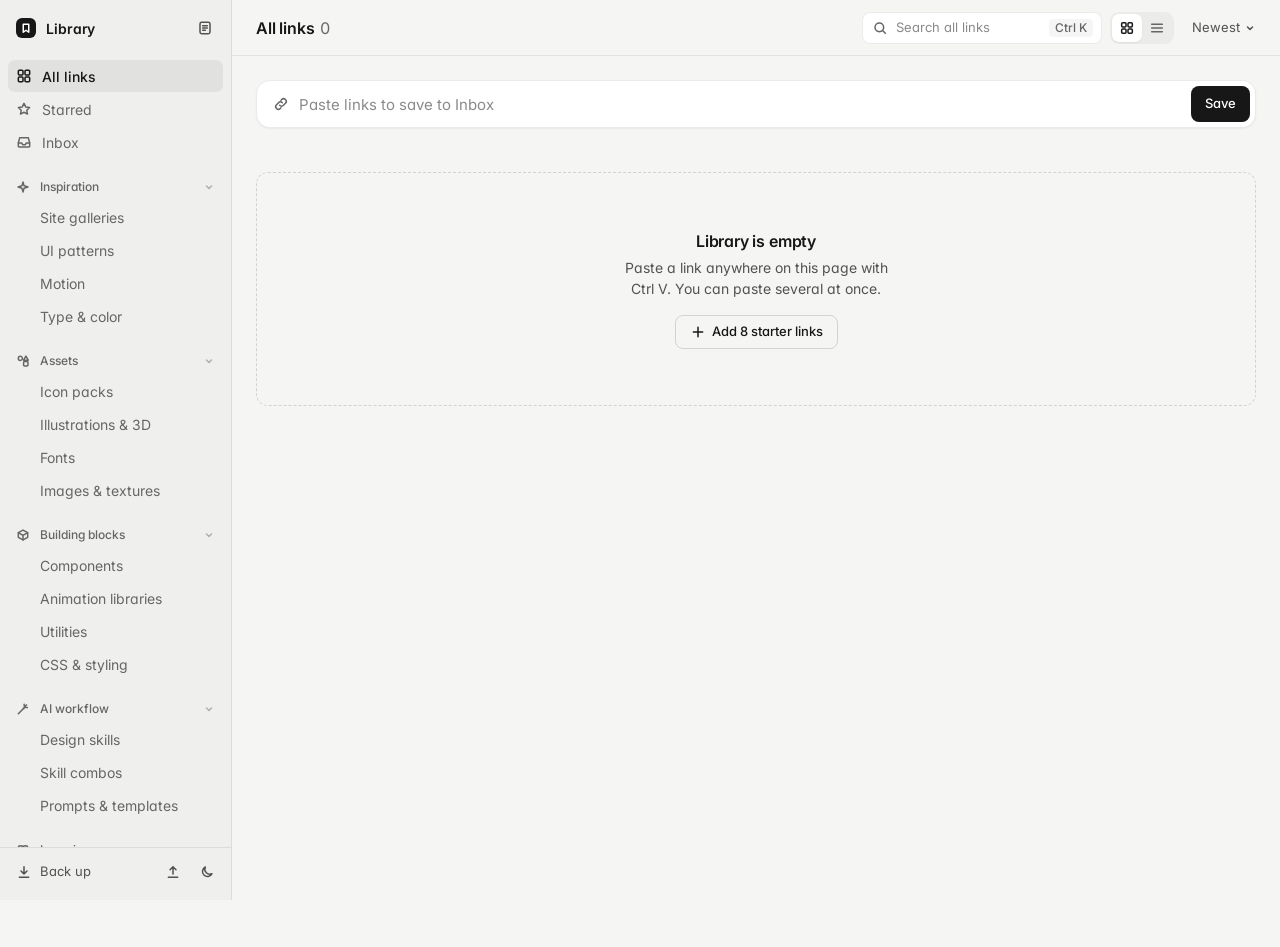
==== commit a876120f: "Polish library UX, motion and accessibility" ====
--- a/library/index.html
+++ b/library/index.html
@@ -3,9 +3,17 @@
 
 <head>
     <meta charset="UTF-8">
-    <meta name="viewport" content="width=device-width, initial-scale=1.0, viewport-fit=cover">
+    <meta name="viewport" content="width=device-width, initial-scale=1.0, viewport-fit=cover, interactive-widget=resizes-content">
     <title>Library</title>
     <meta name="theme-color" content="#f5f5f4">
+    <!-- set the theme before first paint so dark mode never flashes light -->
+    <script>
+        try {
+            const t = localStorage.getItem('kuruin-notebook-theme') || (matchMedia('(prefers-color-scheme: dark)').matches ? 'dark' : 'light');
+            document.documentElement.dataset.theme = t;
+            document.querySelector('meta[name="theme-color"]').content = t === 'dark' ? '#0c0c0d' : '#f5f5f4';
+        } catch { }
+    </script>
     <link rel="preconnect" href="https://fonts.googleapis.com">
     <link rel="preconnect" href="https://fonts.gstatic.com" crossorigin>
     <link href="https://fonts.googleapis.com/css2?family=Inter:ital,opsz,wght@0,14..32,400..700;1,14..32,400..700&display=swap" rel="stylesheet">
@@ -19,17 +27,18 @@
             --border: rgba(0, 0, 0, .08);
             --border-strong: rgba(0, 0, 0, .14);
             --text: #171717;
-            --text-2: #5e5e5e;
-            --text-3: #707070;
-            --placeholder: #a3a3a3;
+            --text-2: #525252;
+            --text-3: #666666;
+            --placeholder: #8a8a8a;
             --inverse: #ffffff;
+            --scrim: rgba(0, 0, 0, .28);
             --shadow-sm: 0 1px 2px rgba(0, 0, 0, .05);
             --shadow: 0 1px 2px rgba(0, 0, 0, .06), 0 8px 24px rgba(0, 0, 0, .1);
             --selection: rgba(0, 0, 0, .1);
 
             --ease-out: cubic-bezier(0.23, 1, 0.32, 1);
+            --ease-in-out: cubic-bezier(0.77, 0, 0.175, 1);
             --ease-drawer: cubic-bezier(0.32, 0.72, 0, 1);
-            --ease-icon: cubic-bezier(0.2, 0, 0, 1);
 
             --sans: 'Inter', -apple-system, BlinkMacSystemFont, 'Segoe UI', system-ui, sans-serif;
             color-scheme: light;
@@ -44,10 +53,11 @@
             --border: rgba(255, 255, 255, .08);
             --border-strong: rgba(255, 255, 255, .16);
             --text: #ececec;
-            --text-2: #a3a3a3;
-            --text-3: #7c7c7c;
-            --placeholder: #545454;
+            --text-2: #a8a8a8;
+            --text-3: #8c8c8c;
+            --placeholder: #6b6b6b;
             --inverse: #0c0c0d;
+            --scrim: rgba(0, 0, 0, .5);
             --shadow-sm: 0 1px 2px rgba(0, 0, 0, .4);
             --shadow: 0 1px 2px rgba(0, 0, 0, .4), 0 12px 32px rgba(0, 0, 0, .55);
             --selection: rgba(255, 255, 255, .16);
@@ -55,9 +65,17 @@
         }
 
         * { box-sizing: border-box; margin: 0; padding: 0; }
-        html, body { height: 100%; }
+
+        html {
+            height: 100%;
+            -webkit-tap-highlight-color: transparent;
+            -webkit-text-size-adjust: 100%;
+            text-size-adjust: 100%;
+            overscroll-behavior: none;
+        }
 
         body {
+            height: 100%;
             font-family: var(--sans);
             font-size: .875rem;
             line-height: 1.5;
@@ -71,76 +89,81 @@
 
         ::selection { background: var(--selection); }
         button, input, textarea, select { font: inherit; color: inherit; background: none; border: none; outline: none; }
-        button { cursor: pointer; -webkit-tap-highlight-color: transparent; }
+        button { cursor: pointer; }
+        button, a, select { touch-action: manipulation; }
+        button, .chip, .tag, .nav-item, .nav-label { -webkit-user-select: none; user-select: none; }
         a { color: inherit; text-decoration: none; }
         svg { width: 16px; height: 16px; flex: none; fill: none; stroke: currentColor; stroke-width: 1.5; stroke-linecap: round; stroke-linejoin: round; }
-
-        /* focus ring: a transparent outline waits on every control, then tightens in on keyboard focus */
-        button, a, input, select, textarea, [tabindex] { outline: 2px solid transparent; outline-offset: 5px; }
-        :focus-visible { outline-color: var(--text); outline-offset: 2px; }
-        .search input:focus-visible, .add input:focus-visible, .tag-input input:focus-visible { outline-color: transparent; }
-
-        .sr-only { position: absolute; width: 1px; height: 1px; overflow: hidden; clip-path: inset(50%); white-space: nowrap; }
-        .skip { position: fixed; top: 12px; inset-inline-start: 12px; z-index: 30; padding: 8px 14px; border-radius: 8px; background: var(--text); color: var(--inverse); transform: translateY(-200%); }
+        /* keep strokes at a true 1.5px whatever size an icon is drawn */
+        symbol > * { vector-effect: non-scaling-stroke; }
+
+        /* focus: the browser-style ring, shown on keyboard focus only, with no motion */
+        :focus-visible { outline: 2px solid var(--text); outline-offset: 2px; }
+        .search input:focus-visible, .add input:focus-visible, .tag-input input:focus-visible, .card-link:focus-visible { outline: none; }
+        .search:focus-within, .add:focus-within, .tag-input:focus-within { outline: 2px solid var(--text); outline-offset: 2px; }
+
+        .sr-only { position: absolute; width: 1px; height: 1px; margin: -1px; padding: 0; border: 0; overflow: hidden; clip-path: inset(50%); white-space: nowrap; }
+        .skip { position: fixed; top: 12px; left: 12px; z-index: 30; padding: 8px 14px; border-radius: 8px; background: var(--text); color: var(--inverse); transform: translateY(-200%); }
         .skip:focus-visible { transform: none; }
 
-        .press { transition-property: scale, background-color, color, opacity, border-color, outline-offset, outline-color; transition-duration: 150ms; transition-timing-function: ease-out; }
+        .press { transition-property: scale, background-color, color, opacity, border-color; transition-duration: 150ms; transition-timing-function: var(--ease-out), ease, ease, ease, ease; }
 
         .icon-btn { width: 32px; height: 32px; display: grid; place-items: center; border-radius: 7px; color: var(--text-2); flex: none; }
         .icon-btn.on { color: var(--text); }
         .icon-btn.on svg { fill: currentColor; }
 
-        kbd { font-family: var(--sans); font-size: .6875rem; font-weight: 500; color: var(--text-3); background: var(--hover); border-radius: 4px; padding: 1px 6px; white-space: nowrap; }
+        kbd { font-family: var(--sans); font-size: .75rem; font-weight: 500; color: var(--text-3); background: var(--hover); border-radius: 4px; padding: 0 6px; white-space: nowrap; }
 
         /* ---------- layout ---------- */
         .lib { display: grid; grid-template-columns: 232px minmax(0, 1fr); height: 100dvh; }
 
         /* ---------- sidebar ---------- */
-        .side { background: var(--sidebar); border-inline-end: 1px solid var(--border); display: flex; flex-direction: column; min-height: 0; }
+        .side { background: var(--sidebar); border-right: 1px solid var(--border); display: flex; flex-direction: column; min-height: 0; }
         .side-head { height: 56px; flex: none; display: flex; align-items: center; gap: 10px; padding: 0 10px 0 16px; font-weight: 600; letter-spacing: -0.006em; }
-        .side-head .spacer { flex: 1; }
+        .side-head .spacer, .side-foot .spacer { flex: 1; }
         .brand-mark { width: 20px; height: 20px; border-radius: 6px; background: var(--text); color: var(--inverse); display: grid; place-items: center; }
-        .brand-mark svg { width: 12px; height: 12px; stroke-width: 2; }
+        .brand-mark svg { width: 12px; height: 12px; }
         .side-close { display: none; }
 
         .nav { flex: 1; overflow-y: auto; overscroll-behavior: contain; padding: 4px 8px 16px; display: flex; flex-direction: column; gap: 1px; }
         .nav > *, .nav-sections > * { flex: none; }
 
-        .nav-item {
-            display: flex;
-            align-items: center;
-            gap: 10px;
-            height: 32px;
-            padding: 0 8px;
-            border-radius: 7px;
-            color: var(--text-2);
-            text-align: start;
-            width: 100%;
-            transition-property: background-color, color, box-shadow, scale;
-        }
-
+        .nav-item { display: flex; align-items: center; gap: 10px; height: 32px; padding: 0 8px; border-radius: 7px; color: var(--text-2); text-align: left; width: 100%; }
         .nav-item svg { color: var(--text-3); }
         .nav-item span { flex: 1; overflow: hidden; text-overflow: ellipsis; white-space: nowrap; }
         .nav-item .count { flex: none; font-size: .75rem; font-style: normal; color: var(--text-3); font-variant-numeric: tabular-nums; }
         .nav-item[aria-current="true"] { background: var(--active); color: var(--text); font-weight: 500; }
         .nav-item[aria-current="true"] svg { color: var(--text); }
+        .nav-item[aria-current="true"] .count { color: var(--text-2); }
         .nav-item.is-empty:not([aria-current="true"]) { color: var(--text-3); }
         .nav-item.drop { background: var(--text); color: var(--inverse); }
         .nav-item.drop svg, .nav-item.drop .count { color: var(--inverse); }
 
         .nav-group { margin-top: 14px; }
-        .nav-label { display: flex; align-items: center; gap: 10px; width: 100%; height: 28px; padding: 0 8px; border-radius: 7px; font-size: .75rem; font-weight: 500; color: var(--text-3); text-align: start; }
+        .nav-label { display: flex; align-items: center; gap: 10px; width: 100%; height: 28px; padding: 0 8px; border-radius: 7px; font-size: .75rem; font-weight: 500; color: var(--text-3); text-align: left; }
         .nav-label span { flex: 1; }
         .nav-label svg { width: 14px; height: 14px; }
         .nav-label .count { font-size: .75rem; font-style: normal; font-variant-numeric: tabular-nums; }
-        .nav-label .chev { width: 12px; height: 12px; opacity: 0; transition: rotate 200ms var(--ease-out), opacity 150ms ease; }
+        .nav-label .chev { width: 12px; height: 12px; opacity: .45; transition: rotate 200ms var(--ease-out), opacity 150ms ease; }
         .nav-group.shut .nav-label .chev { rotate: -90deg; opacity: 1; }
         .nav-group.shut .nav-sections { display: none; }
         .nav-sections { display: flex; flex-direction: column; gap: 1px; }
-        .nav-sections .nav-item { padding-inline-start: 32px; }
-
-        .side-foot { display: flex; gap: 2px; padding: 8px 8px 12px; border-top: 1px solid var(--border); }
-        .side-foot .spacer { flex: 1; }
+        .nav-sections .nav-item { padding-left: 32px; }
+
+        /* save-from-anywhere tip */
+        .tip { margin: 16px 0 0; padding: 12px; border-radius: 10px; border: 1px dashed var(--border-strong); font-size: .75rem; color: var(--text-2); line-height: 1.45; }
+        .tip p + p { margin-top: 8px; }
+        .tip-head { display: flex; align-items: center; justify-content: space-between; gap: 6px; font-weight: 500; color: var(--text); margin-bottom: 4px; }
+        .tip-head .icon-btn { width: 24px; height: 24px; margin: -4px -6px -4px 0; }
+        .bookmarklet { display: inline-flex; align-items: center; gap: 6px; height: 28px; padding: 0 10px; border-radius: 7px; background: var(--text); color: var(--inverse); font-weight: 500; cursor: grab; }
+        .bookmarklet svg { width: 13px; height: 13px; }
+
+        .side-foot { display: flex; align-items: center; gap: 2px; padding: 8px 8px 12px; border-top: 1px solid var(--border); }
+        .backup-btn { display: inline-flex; align-items: center; gap: 8px; height: 32px; min-width: 0; padding: 0 10px 0 8px; border-radius: 7px; color: var(--text-2); font-size: .8125rem; }
+        .backup-btn span { overflow: hidden; text-overflow: ellipsis; white-space: nowrap; }
+        .backup-btn.due { color: var(--text); font-weight: 500; }
+        .backup-btn .dot { width: 6px; height: 6px; border-radius: 50%; background: currentColor; flex: none; display: none; }
+        .backup-btn.due .dot { display: block; }
 
         .scrim { display: none; }
 
@@ -150,159 +173,116 @@
         .top { height: 56px; flex: none; display: flex; align-items: center; gap: 8px; padding: 0 16px 0 24px; border-bottom: 1px solid var(--border); }
         .menu-btn { display: none; }
         .view-title { flex: 1; min-width: 0; font-size: 1rem; font-weight: 600; letter-spacing: -0.011em; overflow: hidden; text-overflow: ellipsis; white-space: nowrap; }
-        .view-title .n { margin-inline-start: 6px; font-weight: 400; color: var(--text-3); font-variant-numeric: tabular-nums; }
-
-        .search {
-            display: flex;
-            align-items: center;
-            gap: 8px;
-            width: 15rem;
-            height: 32px;
-            padding: 0 8px 0 9px;
-            border-radius: 8px;
-            border: 1px solid var(--border);
-            background: var(--elevated);
-            color: var(--text-3);
-            transition-property: border-color, box-shadow;
-            transition-duration: 150ms;
-        }
-
-        .search:focus-within { border-color: var(--border-strong); box-shadow: 0 0 0 3px var(--hover); color: var(--text); }
+        .view-title .n { margin-left: 6px; font-weight: 400; color: var(--text-3); font-variant-numeric: tabular-nums; }
+
+        .search { display: flex; align-items: center; gap: 8px; width: 15rem; height: 32px; padding: 0 8px 0 9px; border-radius: 8px; border: 1px solid var(--border); background: var(--elevated); color: var(--text-3); transition: border-color 150ms ease; }
+        .search:focus-within { color: var(--text); }
         .search input { flex: 1; min-width: 0; font-size: .8125rem; color: var(--text); }
-        .search input::placeholder { color: var(--text-3); }
+        .search input::placeholder { color: var(--placeholder); }
         .search input::-webkit-search-cancel-button { display: none; }
 
-        .seg { display: flex; padding: 2px; border-radius: 8px; background: var(--hover); }
-        .seg button { width: 30px; height: 28px; display: grid; place-items: center; border-radius: 6px; color: var(--text-3); }
+        .seg { display: flex; padding: 2px; border-radius: 9px; background: var(--hover); }
+        .seg button { width: 30px; height: 28px; display: grid; place-items: center; border-radius: 7px; color: var(--text-3); }
         .seg button[aria-pressed="true"] { background: var(--elevated); color: var(--text); box-shadow: var(--shadow-sm); }
 
         .sort-btn { display: inline-flex; align-items: center; gap: 4px; height: 32px; padding: 0 8px 0 10px; border-radius: 8px; color: var(--text-2); font-size: .8125rem; white-space: nowrap; }
-        .sort-btn .chev { width: 12px; height: 12px; }
-
-        .scroll { flex: 1; overflow-y: auto; overscroll-behavior: contain; padding: 24px 24px 80px; }
+        .sort-btn .chev { width: 12px; height: 12px; transition: rotate 180ms var(--ease-out); }
+        .sort-btn[aria-expanded="true"] .chev { rotate: 180deg; }
+
+        .scroll { flex: 1; overflow-y: auto; overscroll-behavior: contain; padding: 24px 24px 96px; scroll-padding-block: 16px 112px; }
         .wrap { max-width: 1200px; margin: 0 auto; }
 
-        /* add bar: the one primary action on the page */
-        .add {
-            display: flex;
-            align-items: center;
-            gap: 10px;
-            height: 48px;
-            padding: 0 6px 0 16px;
-            border-radius: 12px;
-            background: var(--elevated);
-            border: 1px solid var(--border);
-            box-shadow: var(--shadow-sm);
-            color: var(--text-3);
-            transition-property: border-color, box-shadow;
-            transition-duration: 150ms;
-        }
-
-        .add:focus-within { border-color: var(--border-strong); box-shadow: 0 0 0 4px var(--hover), var(--shadow-sm); color: var(--text); }
-        .add input { flex: 1; min-width: 0; height: 100%; font-size: .9375rem; color: var(--text); }
-        .add input::placeholder { color: var(--text-3); }
+        /* add bar: the page's one primary action. Outer radius = inner (8) + inset (5) + border (1) */
+        .add { display: flex; align-items: center; gap: 10px; height: 48px; padding: 0 5px 0 16px; border-radius: 14px; background: var(--elevated); border: 1px solid var(--border); box-shadow: var(--shadow-sm); color: var(--text-3); transition: border-color 150ms ease; }
+        .add:focus-within { color: var(--text); }
+        .add input { flex: 1; min-width: 0; height: 100%; font-size: .9375rem; color: var(--text); text-overflow: ellipsis; }
+        .add input::placeholder { color: var(--placeholder); }
         .add .btn { height: 36px; padding: 0 14px; border-radius: 8px; background: var(--text); color: var(--inverse); font-weight: 500; font-size: .8125rem; white-space: nowrap; }
-        .add-hint { margin: 8px 4px 0; font-size: .75rem; color: var(--text-3); }
-        .add-hint.error { color: var(--text); }
-
-        /* tags row */
-        .tags-row { display: flex; flex-wrap: wrap; gap: 6px; margin: 20px 0 4px; }
+        .add-hint { min-height: 18px; margin: 6px 4px 0; font-size: .75rem; color: var(--text-3); }
+        .add-hint.error { color: var(--text); font-weight: 500; }
+
+        /* tag filter row */
+        .tags-row { display: flex; flex-wrap: wrap; gap: 6px; margin: 12px 0 0; }
         .tags-row:empty { display: none; }
-        .chip { display: inline-flex; align-items: center; gap: 4px; height: 28px; padding: 0 10px; border-radius: 999px; border: 1px solid var(--border); color: var(--text-2); font-size: .8125rem; background: transparent; }
+        .chip { display: inline-flex; align-items: center; gap: 4px; max-width: 100%; min-width: 0; height: 28px; padding: 0 10px; border-radius: 999px; border: 1px solid var(--border); color: var(--text-2); font-size: .8125rem; }
+        .chip .t { overflow: hidden; text-overflow: ellipsis; white-space: nowrap; }
         .chip .c { color: var(--text-3); font-size: .75rem; font-variant-numeric: tabular-nums; }
         .chip[aria-pressed="true"] { background: var(--text); border-color: var(--text); color: var(--inverse); }
-        .chip[aria-pressed="true"] .c { color: var(--inverse); opacity: .7; }
+        .chip[aria-pressed="true"] .c { color: var(--inverse); }
         .chip svg { width: 12px; height: 12px; }
 
         /* ---------- results ---------- */
         .results { margin-top: 20px; }
         .results.grid { display: grid; grid-template-columns: repeat(auto-fill, minmax(232px, 1fr)); gap: 12px; }
-        .results.list { display: flex; flex-direction: column; border: 1px solid var(--border); border-radius: 12px; background: var(--elevated); overflow: hidden; }
-
-        .card {
-            position: relative;
-            display: flex;
-            flex-direction: column;
-            gap: 2px;
-            min-width: 0;
-            padding: 14px 14px 12px;
-            border-radius: 12px;
-            background: var(--elevated);
-            border: 1px solid var(--border);
-            transition-property: border-color, box-shadow, translate, opacity;
-            transition-duration: 200ms;
-            transition-timing-function: var(--ease-out);
-        }
-
+        .results.list { display: flex; flex-direction: column; border: 1px solid var(--border); border-radius: 12px; background: var(--elevated); }
+        .results.list > .card:first-child { border-radius: 11px 11px 0 0; }
+        .results.list > .card:last-child { border-radius: 0 0 11px 11px; }
+
+        .card { position: relative; display: flex; flex-direction: column; gap: 2px; min-width: 0; padding: 14px 14px 12px; border-radius: 12px; background: var(--elevated); border: 1px solid var(--border); transition: border-color 150ms ease, translate 150ms ease, opacity 200ms var(--ease-out); }
         .card.dragging { opacity: .4; }
 
-        /* the title link stretches over the whole card; buttons sit above it */
+        /* hover shadow lives on its own layer and fades, instead of repainting box-shadow every frame */
+        .card::before { content: ''; position: absolute; inset: -1px; border-radius: inherit; box-shadow: var(--shadow); opacity: 0; transition: opacity 150ms ease; pointer-events: none; }
+
+        /* the title link stretches over the whole card; buttons and tags sit above it */
         .card-link::after { content: ''; position: absolute; inset: 0; border-radius: inherit; z-index: 1; }
-        .card-link:focus-visible { outline-color: transparent; }
         .card:has(.card-link:focus-visible) { outline: 2px solid var(--text); outline-offset: 2px; }
 
         .card-top { display: flex; align-items: center; gap: 8px; margin-bottom: 10px; }
         .tile { width: 36px; height: 36px; flex: none; display: grid; place-items: center; border-radius: 9px; background: var(--bg); border: 1px solid var(--border); }
         .tile img { width: 20px; height: 20px; border-radius: 4px; }
-        .tile .missing { display: none; }
         .tile .letter { font-weight: 600; font-size: .9375rem; color: var(--text-2); }
 
-        .card-actions { margin-inline-start: auto; display: flex; gap: 2px; position: relative; z-index: 2; opacity: 0; transition: opacity 150ms ease; }
-        .card:hover .card-actions, .card:focus-within .card-actions, .card-actions .on { opacity: 1; }
+        .card-actions { margin-left: auto; display: flex; gap: 2px; position: relative; z-index: 2; opacity: 0; transition: opacity 150ms ease; }
+        .card:hover .card-actions, .card:focus-within .card-actions { opacity: 1; }
         .card-actions .icon-btn { width: 28px; height: 28px; }
-        /* in the grid the hover actions float in the corner, so they take no room from the star */
         .results.grid .card-actions { position: absolute; top: 12px; right: 12px; margin: 0; }
-        .card .star-mark { margin-inline-start: auto; color: var(--text); width: 14px; height: 14px; fill: currentColor; stroke: none; }
-        .card:hover .star-mark, .card:focus-within .star-mark { display: none; }
+        .card .star-mark { margin-left: auto; color: var(--text); width: 14px; height: 14px; fill: currentColor; stroke: none; transition: opacity 150ms ease; }
+        .card:hover .star-mark, .card:focus-within .star-mark { opacity: 0; }
 
         .card-title { font-size: .9375rem; font-weight: 600; letter-spacing: -0.011em; line-height: 1.35; overflow-wrap: anywhere; display: -webkit-box; -webkit-line-clamp: 2; -webkit-box-orient: vertical; overflow: hidden; }
         .card-meta { display: flex; gap: 6px; min-width: 0; font-size: .75rem; color: var(--text-3); }
         .card-meta span { overflow: hidden; text-overflow: ellipsis; white-space: nowrap; }
-        .card-meta span + span::before { content: '·'; margin-inline-end: 6px; }
+        .card-meta span + span::before { content: '·'; margin-right: 6px; }
         .card-note { margin-top: 6px; font-size: .8125rem; color: var(--text-2); line-height: 1.45; display: -webkit-box; -webkit-line-clamp: 2; -webkit-box-orient: vertical; overflow: hidden; overflow-wrap: anywhere; }
-        .card-tags { display: flex; flex-wrap: wrap; gap: 4px; margin-top: 10px; position: relative; z-index: 2; }
+        .card-tags { display: flex; flex-wrap: wrap; gap: 4px; margin-top: 10px; position: relative; z-index: 2; min-width: 0; }
         .card-tags:empty { display: none; }
-        .tag { height: 22px; padding: 0 8px; border-radius: 6px; background: var(--hover); color: var(--text-2); font-size: .75rem; }
-
-        /* list view: same markup, laid out as rows */
+        .tag { display: inline-flex; align-items: center; max-width: 100%; min-width: 0; height: 24px; padding: 0 8px; border-radius: 6px; background: var(--hover); color: var(--text-2); font-size: .75rem; overflow: hidden; text-overflow: ellipsis; white-space: nowrap; }
+        .tag.more { color: var(--text-3); }
+
+        /* Inbox triage: move a card straight from the grid */
+        .move { position: relative; z-index: 2; margin-top: 10px; }
+        .move select { width: 100%; height: 32px; padding: 0 30px 0 10px; border-radius: 8px; border: 1px dashed var(--border-strong); color: var(--text-2); font-size: .8125rem; appearance: none; cursor: pointer; background: url("data:image/svg+xml,%3Csvg xmlns='http://www.w3.org/2000/svg' viewBox='0 0 24 24' fill='none' stroke='%23888' stroke-width='1.5' stroke-linecap='round' stroke-linejoin='round'%3E%3Cpath d='m7 10 5 5 5-5'/%3E%3C/svg%3E") no-repeat right 8px center / 16px; }
+
+        /* list view: same markup laid out as rows */
         .results.list .card { flex-direction: row; align-items: center; gap: 12px; padding: 10px 12px 10px 14px; border: none; border-radius: 0; background: transparent; }
         .results.list .card + .card { border-top: 1px solid var(--border); }
-        .results.list .card-top { order: 0; margin: 0; }
-        .results.list .tile { width: 28px; height: 28px; border-radius: 7px; }
+        .results.list .card::before { display: none; }
+        .results.list .card-top { display: contents; }
+        .results.list .tile { order: 0; width: 28px; height: 28px; border-radius: 7px; flex-shrink: 0; }
         .results.list .tile img { width: 16px; height: 16px; }
-        .results.list .card-body { flex: 1; min-width: 0; display: flex; align-items: baseline; gap: 10px; }
-        .results.list .card-title { -webkit-line-clamp: 1; font-size: .875rem; flex: 0 1 auto; }
-        .results.list .card-meta { flex: none; }
+        .results.list .card-body { order: 1; flex: 1; min-width: 0; display: flex; align-items: baseline; gap: 10px; }
+        .results.list .card-title { -webkit-line-clamp: 1; font-size: .875rem; flex: 0 1 auto; min-width: 0; }
+        .results.list .card-meta { flex: 0 1 auto; min-width: 0; max-width: 40%; }
         .results.list .card-note { -webkit-line-clamp: 1; margin: 0; flex: 1 1 0; min-width: 0; color: var(--text-3); }
-        .results.list .card-tags { margin: 0; flex-wrap: nowrap; }
-        .results.list .card-actions { order: 3; margin: 0; }
-        .results.list .card .star-mark { order: 2; margin: 0; }
+        .results.list .card-tags { order: 2; margin: 0; flex: 0 1 auto; flex-wrap: nowrap; min-width: 0; max-width: 30%; overflow: hidden; }
+        .results.list .move { order: 3; margin: 0; flex: 0 0 11rem; }
+        .results.list .card .star-mark { order: 4; margin: 0; flex-shrink: 0; }
+        .results.list .card-actions { order: 5; margin: 0; flex-shrink: 0; }
+        .results.list .card:has(.card-link:focus-visible) { outline-offset: -2px; }
         .card-body { min-width: 0; }
 
         .empty { grid-column: 1 / -1; padding: 56px 24px; text-align: center; border: 1px dashed var(--border-strong); border-radius: 12px; background: transparent !important; }
-        .empty h2 { font-size: 1rem; font-weight: 600; letter-spacing: -0.011em; margin-bottom: 4px; }
-        .empty p { color: var(--text-2); max-width: 26rem; margin: 0 auto; text-wrap: balance; }
-        .empty .btn-ghost { margin-top: 16px; height: 34px; padding: 0 14px; border-radius: 8px; border: 1px solid var(--border-strong); font-weight: 500; font-size: .8125rem; }
-
-        /* ---------- edit drawer ---------- */
-        .drawer {
-            position: fixed;
-            top: 8px;
-            bottom: 8px;
-            right: 8px;
-            z-index: 15;
-            width: min(380px, calc(100vw - 16px));
-            display: flex;
-            flex-direction: column;
-            border-radius: 14px;
-            background: var(--elevated);
-            border: 1px solid var(--border);
-            box-shadow: var(--shadow);
-            translate: calc(100% + 16px) 0;
-            visibility: hidden;
-            transition: translate 260ms var(--ease-drawer), visibility 0s linear 260ms;
-        }
-
+        .empty h2 { font-size: 1rem; font-weight: 600; letter-spacing: -0.011em; margin-bottom: 4px; overflow-wrap: anywhere; }
+        .empty p { color: var(--text-2); max-width: 28rem; margin: 0 auto; text-wrap: balance; }
+        .empty .actions { display: flex; flex-wrap: wrap; gap: 8px; justify-content: center; margin-top: 16px; }
+        .btn-ghost { display: inline-flex; align-items: center; gap: 6px; height: 34px; padding: 0 14px; border-radius: 8px; border: 1px solid var(--border-strong); font-weight: 500; font-size: .8125rem; }
+
+        /* ---------- edit drawer (a modal dialog with its own scrim) ---------- */
+        .drawer-scrim { position: fixed; inset: 0; z-index: 14; background: var(--scrim); opacity: 0; visibility: hidden; transition: opacity 200ms ease, visibility 0s linear 200ms; }
+        .lib.editing .drawer-scrim { opacity: 1; visibility: visible; transition: opacity 200ms ease, visibility 0s; }
+
+        .drawer { position: fixed; top: 8px; bottom: 8px; right: 8px; z-index: 15; width: min(380px, calc(100vw - 16px)); display: flex; flex-direction: column; border-radius: 14px; background: var(--elevated); border: 1px solid var(--border); box-shadow: var(--shadow); translate: calc(100% + 16px) 0; visibility: hidden; transition: translate 260ms var(--ease-drawer), visibility 0s linear 260ms; }
         .drawer.open { translate: 0 0; visibility: visible; transition: translate 320ms var(--ease-drawer), visibility 0s; }
         .drawer-head { display: flex; align-items: center; gap: 10px; padding: 14px 10px 6px 18px; }
         .drawer-head h2 { flex: 1; font-size: .9375rem; font-weight: 600; letter-spacing: -0.011em; }
@@ -310,105 +290,102 @@
 
         .field { display: flex; flex-direction: column; gap: 6px; }
         .field > span, .field > .label { font-size: .75rem; font-weight: 500; color: var(--text-3); }
-        .input {
-            width: 100%;
-            min-height: 36px;
-            padding: 7px 10px;
-            border-radius: 8px;
-            border: 1px solid var(--border);
-            background: var(--bg);
-            font-size: .875rem;
-            transition-property: border-color, box-shadow;
-            transition-duration: 150ms;
-        }
-
-        .input:focus { border-color: var(--border-strong); box-shadow: 0 0 0 3px var(--hover); }
-        .input:focus-visible { outline-color: transparent; }
+        .field-error { font-size: .75rem; font-weight: 500; color: var(--text); }
+        .field-error:empty { display: none; }
+        .input { width: 100%; min-height: 36px; padding: 7px 10px; border-radius: 8px; border: 1px solid var(--border); background: var(--bg); font-size: .875rem; transition: border-color 150ms ease; }
+        .input::placeholder { color: var(--placeholder); }
+        .input[aria-invalid="true"] { border-color: var(--text); }
         textarea.input { resize: vertical; line-height: 1.5; min-height: 96px; }
-        select.input { appearance: none; padding-inline-end: 32px; background-image: url("data:image/svg+xml,%3Csvg xmlns='http://www.w3.org/2000/svg' viewBox='0 0 24 24' fill='none' stroke='%23888' stroke-width='1.5' stroke-linecap='round' stroke-linejoin='round'%3E%3Cpath d='m7 10 5 5 5-5'/%3E%3C/svg%3E"); background-repeat: no-repeat; background-position: right 8px center; background-size: 16px; cursor: pointer; }
-
-        .tag-input { display: flex; flex-wrap: wrap; align-items: center; gap: 4px; padding: 4px 6px; cursor: text; }
-        .tag-input:focus-within { border-color: var(--border-strong); box-shadow: 0 0 0 3px var(--hover); }
-        .tag-input .tag { display: inline-flex; align-items: center; gap: 2px; padding-inline-end: 3px; }
-        .tag-input .tag button { width: 16px; height: 16px; display: grid; place-items: center; border-radius: 4px; color: var(--text-3); }
+        select.input { appearance: none; padding-right: 32px; background-image: url("data:image/svg+xml,%3Csvg xmlns='http://www.w3.org/2000/svg' viewBox='0 0 24 24' fill='none' stroke='%23888' stroke-width='1.5' stroke-linecap='round' stroke-linejoin='round'%3E%3Cpath d='m7 10 5 5 5-5'/%3E%3C/svg%3E"); background-repeat: no-repeat; background-position: right 8px center; background-size: 16px; cursor: pointer; }
+        .new-section { display: flex; flex-direction: column; gap: 6px; }
+        .new-section[hidden] { display: none; }
+
+        /* tag field: outer radius = tag (6) + inset (4) + border (1) */
+        .tag-input { display: flex; flex-wrap: wrap; align-items: center; gap: 4px; padding: 4px; border-radius: 11px; cursor: text; }
+        .tag-input .tag { gap: 2px; padding-right: 3px; }
+        .tag-input .tag button { position: relative; width: 16px; height: 16px; display: grid; place-items: center; border-radius: 4px; color: var(--text-3); }
+        .tag-input .tag button::after { content: ''; position: absolute; inset: -4px; }
         .tag-input .tag button svg { width: 10px; height: 10px; }
         .tag-input input { flex: 1; min-width: 6rem; height: 26px; padding: 0 4px; font-size: .875rem; }
+        .tag-input input::placeholder { color: var(--placeholder); }
 
         .drawer-foot { display: flex; align-items: center; gap: 6px; padding: 12px 12px 12px 18px; border-top: 1px solid var(--border); }
         .drawer-foot .meta { flex: 1; font-size: .75rem; color: var(--text-3); }
         .btn-quiet { display: inline-flex; align-items: center; gap: 6px; height: 32px; padding: 0 10px; border-radius: 8px; color: var(--text-2); font-size: .8125rem; }
+        .btn-quiet.on { color: var(--text); }
+        .btn-quiet.on svg { fill: currentColor; }
 
         /* ---------- sort menu ---------- */
-        .menu {
-            position: fixed;
-            z-index: 20;
-            min-width: 11rem;
-            padding: 4px;
-            border-radius: 12px;
-            background: var(--elevated);
-            border: 1px solid var(--border);
-            box-shadow: var(--shadow);
-            transform-origin: top right;
-            opacity: 0;
-            visibility: hidden;
-            transition-property: opacity, visibility, scale;
-            transition-duration: 100ms;
-            transition-timing-function: ease-out;
-        }
-
-        .menu.show { opacity: 1; visibility: visible; transition-duration: 160ms; }
-        .menu button { display: flex; align-items: center; gap: 8px; width: 100%; height: 32px; padding: 0 8px; border-radius: 7px; color: var(--text-2); font-size: .8125rem; text-align: start; }
+        .menu { position: fixed; z-index: 20; min-width: 11rem; padding: 4px; border-radius: 12px; background: var(--elevated); border: 1px solid var(--border); box-shadow: var(--shadow); opacity: 0; visibility: hidden; transition: opacity 100ms var(--ease-out), scale 100ms var(--ease-out), visibility 0s linear 100ms; }
+        .menu.show { opacity: 1; visibility: visible; transition: opacity 160ms var(--ease-out), scale 160ms var(--ease-out), visibility 0s; }
+        .menu button { display: flex; align-items: center; gap: 8px; width: 100%; height: 32px; padding: 0 8px; border-radius: 7px; color: var(--text-2); font-size: .8125rem; text-align: left; }
         .menu button span { flex: 1; }
         .menu button svg { opacity: 0; color: var(--text); width: 14px; height: 14px; }
         .menu button[aria-checked="true"] { color: var(--text); font-weight: 500; }
         .menu button[aria-checked="true"] svg { opacity: 1; }
 
-        /* ---------- fallback toast ---------- */
-        .toast { position: fixed; left: 50%; bottom: max(24px, env(safe-area-inset-bottom)); z-index: 40; display: flex; align-items: center; gap: 8px; padding: 10px 14px; border-radius: 10px; background: var(--text); color: var(--inverse); box-shadow: var(--shadow); font-size: .8125rem; translate: -50% 0; opacity: 0; visibility: hidden; transition: opacity 150ms ease-out, visibility 150ms; }
-        .toast.show { opacity: 1; visibility: visible; }
-        .toast button { height: 26px; padding: 0 10px; border-radius: 6px; background: color-mix(in srgb, var(--inverse) 16%, transparent); color: var(--inverse); font-weight: 500; }
+        /* ---------- fallback toast (used only if Sonner can't load) ---------- */
+        .toast { position: fixed; left: 50%; bottom: max(24px, env(safe-area-inset-bottom)); z-index: 40; display: flex; align-items: center; gap: 6px; padding: 8px 8px 8px 14px; border-radius: 10px; background: var(--text); color: var(--inverse); box-shadow: var(--shadow); font-size: .8125rem; translate: -50% 8px; opacity: 0; visibility: hidden; transition: opacity 150ms ease-out, translate 150ms var(--ease-out), visibility 0s linear 150ms; }
+        .toast.show { translate: -50% 0; opacity: 1; visibility: visible; transition: opacity 200ms ease-out, translate 200ms var(--ease-out), visibility 0s; }
+        .toast button { height: 26px; padding: 0 10px; border-radius: 6px; color: var(--inverse); font-weight: 500; }
+        .toast .act { background: color-mix(in srgb, var(--inverse) 16%, transparent); }
+        .toast .dismiss { width: 26px; padding: 0; display: grid; place-items: center; opacity: .75; }
 
         /* ---------- motion (opt-in) ---------- */
         @media (prefers-reduced-motion: no-preference) {
             .press:not(:disabled):active { scale: .96; }
+            .nav-item.press:active, .nav-label.press:active { scale: .985; }
+            .card:has(.card-link:active) { scale: .99; }
             .menu { scale: .96; }
             .menu.show { scale: 1; }
-            .card.new { animation: enter 360ms var(--ease-out) both; }
-            @keyframes enter { from { opacity: 0; translate: 0 8px; filter: blur(4px); } }
-            .icon-btn.pop svg { animation: pop 420ms var(--ease-icon); }
-            @keyframes pop { 0% { scale: 1; } 30% { scale: .78; } 65% { scale: 1.22; } 100% { scale: 1; } }
+            .card.new { animation-name: enter; animation-duration: 240ms; animation-timing-function: var(--ease-out); animation-fill-mode: both; animation-delay: calc(var(--i, 0) * 40ms); }
+            @keyframes enter { from { opacity: 0; translate: 0 8px; filter: blur(2px); } }
             .nav-item.drop { scale: 1.02; }
-        }
-
-        @media (prefers-reduced-motion: reduce) {
-            .drawer, .drawer.open { transition: opacity 200ms ease, visibility 0s; translate: 0 0; opacity: 0; }
-            .drawer.open { opacity: 1; }
+            ::view-transition-old(root), ::view-transition-new(root) { animation-duration: 200ms; animation-timing-function: ease; }
         }
 
         /* ---------- hover (pointer devices only) ---------- */
         @media (hover: hover) and (pointer: fine) {
-            .icon-btn:hover, .btn-quiet:hover, .sort-btn:hover, .menu button:hover { background: var(--hover); color: var(--text); }
+            .icon-btn:hover, .btn-quiet:hover, .sort-btn:hover, .menu button:hover, .backup-btn:hover { background: var(--hover); color: var(--text); }
             .nav-item:not([aria-current="true"]):not(.drop):hover { background: var(--hover); color: var(--text); }
             .nav-label:hover { color: var(--text-2); }
-            .nav-label:hover .chev, .nav-label:focus-visible .chev { opacity: 1; }
-            .card:hover { border-color: var(--border-strong); box-shadow: var(--shadow); }
-            .results.list .card:hover { background: var(--hover); box-shadow: none; }
+            .nav-label:hover .chev { opacity: 1; }
+            .card:hover { border-color: var(--border-strong); }
+            .results.grid .card:hover::before { opacity: 1; }
+            .results.list .card:hover { background: var(--hover); }
             .chip:not([aria-pressed="true"]):hover, .tag:hover { background: var(--active); color: var(--text); }
-            .add .btn:hover { opacity: .85; }
+            .add .btn:hover, .bookmarklet:hover { opacity: .85; }
             .seg button:not([aria-pressed="true"]):hover { color: var(--text); }
-            .search:hover:not(:focus-within), .add:hover:not(:focus-within) { border-color: var(--border-strong); }
-            .empty .btn-ghost:hover { background: var(--hover); }
+            .search:hover:not(:focus-within), .add:hover:not(:focus-within), .input:hover:not(:focus) { border-color: var(--border-strong); }
+            .btn-ghost:hover { background: var(--hover); }
+            .move select:hover { border-style: solid; color: var(--text); }
+            .toast .dismiss:hover { opacity: 1; }
         }
 
         @media (hover: hover) and (pointer: fine) and (prefers-reduced-motion: no-preference) {
-            .card:hover { translate: 0 -1px; }
-            .results.list .card:hover { translate: 0 0; }
+            .results.grid .card:hover { translate: 0 -1px; }
         }
 
         @media (hover: none) {
-            .search kbd { display: none; }
+            .search kbd, .tip { display: none; }
             .card-actions { opacity: 1; }
             .card .star-mark { display: none; }
+            .nav-label .chev { opacity: 1; }
+        }
+
+        /* ---------- touch: finger-sized targets, and 16px fields so iOS never zooms ---------- */
+        @media (pointer: coarse) {
+            .icon-btn { width: 40px; height: 40px; }
+            .card-actions .icon-btn { width: 36px; height: 36px; }
+            .nav-item, .backup-btn { height: 40px; }
+            .chip { height: 34px; padding: 0 12px; }
+            .tag { height: 28px; }
+            .seg button { width: 38px; height: 34px; }
+            .sort-btn, .btn-quiet { height: 40px; }
+            .menu button { height: 44px; }
+            .move select { height: 40px; }
+            .tag-input .tag button::after { inset: -10px; }
+            .search input, .add input, .input, .tag-input input, .move select { font-size: 1rem; }
         }
 
         /* ---------- responsive ---------- */
@@ -416,40 +393,49 @@
             .lib { grid-template-columns: minmax(0, 1fr); }
             .side { position: fixed; inset: 0 auto 0 0; z-index: 25; width: min(280px, 86vw); translate: -100% 0; visibility: hidden; transition: translate 260ms var(--ease-drawer), visibility 0s linear 260ms; padding-top: env(safe-area-inset-top); padding-bottom: env(safe-area-inset-bottom); }
             .lib.nav-open .side { translate: 0 0; visibility: visible; transition: translate 320ms var(--ease-drawer), visibility 0s; box-shadow: var(--shadow); }
-            .scrim { display: block; position: fixed; inset: 0; z-index: 24; background: rgba(0, 0, 0, .3); opacity: 0; visibility: hidden; transition: opacity 200ms ease, visibility 0s linear 200ms; }
+            .scrim { display: block; position: fixed; inset: 0; z-index: 24; background: var(--scrim); opacity: 0; visibility: hidden; transition: opacity 200ms ease, visibility 0s linear 200ms; }
             .lib.nav-open .scrim { opacity: 1; visibility: visible; transition: opacity 200ms ease, visibility 0s; }
             .menu-btn, .side-close { display: grid; }
-            .top { padding-inline: max(12px, env(safe-area-inset-left)) max(12px, env(safe-area-inset-right)); padding-top: env(safe-area-inset-top); height: calc(56px + env(safe-area-inset-top)); }
+            .top { padding-left: max(12px, env(safe-area-inset-left)); padding-right: max(12px, env(safe-area-inset-right)); padding-top: env(safe-area-inset-top); height: calc(56px + env(safe-area-inset-top)); }
             .search { width: auto; flex: 0 1 12rem; }
         }
 
         @media (max-width: 640px) {
-            .top { flex-wrap: wrap; height: auto; padding-block: max(8px, env(safe-area-inset-top)) 8px; row-gap: 8px; }
+            .top { flex-wrap: wrap; height: auto; padding-top: max(8px, env(safe-area-inset-top)); padding-bottom: 8px; row-gap: 8px; }
             .view-title { order: 1; }
             .menu-btn { order: 0; }
             .seg { order: 2; }
             .sort-btn { order: 3; }
             .search { order: 4; flex: 1 0 100%; height: 40px; }
-            .search input, .add input, .input, .tag-input input { font-size: 1rem; }
-            .scroll { padding: 16px max(16px, env(safe-area-inset-left)) 96px max(16px, env(safe-area-inset-right)); }
+            .scroll { padding: 16px max(16px, env(safe-area-inset-right)) 112px max(16px, env(safe-area-inset-left)); }
             .add { height: 52px; }
             .add .btn { height: 40px; }
             .results.grid { grid-template-columns: 1fr; gap: 10px; }
+            /* tag filters: one swipeable row instead of a wall that pushes the links down */
+            .tags-row { flex-wrap: nowrap; overflow-x: auto; scrollbar-width: none; margin-inline: -16px; padding-inline: 16px; scroll-padding-inline: 16px; }
+            .tags-row::-webkit-scrollbar { display: none; }
+            .tags-row .chip { flex: none; max-width: 70vw; }
             .results.list .card-note, .results.list .card-tags { display: none; }
             .results.list .card-body { flex-direction: column; align-items: stretch; gap: 0; }
+            .results.list .card-meta { max-width: none; }
+            .results.list .move { flex-basis: 8.5rem; }
             .drawer { top: auto; left: 8px; right: 8px; bottom: 8px; width: auto; max-height: 85dvh; translate: 0 calc(100% + 16px); padding-bottom: env(safe-area-inset-bottom); }
             .drawer.open { translate: 0 0; }
         }
 
-        @media (pointer: coarse) {
-            .icon-btn { width: 40px; height: 40px; }
-            .card-actions .icon-btn { width: 36px; height: 36px; }
-            .nav-item { height: 40px; }
-            .chip { height: 34px; padding: 0 12px; }
-            .tag { height: 26px; }
-            .seg button { width: 38px; height: 34px; }
-            .sort-btn { height: 38px; }
-            .menu button { height: 44px; }
+        /* ---------- reduced motion: fades instead of slides (last, so it wins) ---------- */
+        @media (prefers-reduced-motion: reduce) {
+            .drawer { translate: 0 0; opacity: 0; transition: opacity 150ms ease, visibility 0s linear 150ms; }
+            .drawer.open { translate: 0 0; opacity: 1; transition: opacity 200ms ease, visibility 0s; }
+            .card.new { animation: fade-in 200ms ease both; }
+            @keyframes fade-in { from { opacity: 0; } }
+            .toast, .toast.show { translate: -50% 0; }
+            .nav-label .chev, .sort-btn .chev { transition: none; }
+        }
+
+        @media (prefers-reduced-motion: reduce) and (max-width: 900px) {
+            .side { translate: 0 0; opacity: 0; transition: opacity 150ms ease, visibility 0s linear 150ms; }
+            .lib.nav-open .side { translate: 0 0; opacity: 1; transition: opacity 200ms ease, visibility 0s; }
         }
     </style>
 </head>
@@ -470,6 +456,7 @@
         <symbol id="i-book" viewBox="0 0 24 24"><path d="M4.5 5.5c2.5-1 5-1 7.5.5v13.5c-2.5-1.5-5-1.5-7.5-.5zM19.5 5.5c-2.5-1-5-1-7.5.5v13.5c2.5-1.5 5-1.5 7.5-.5z" /></symbol>
         <symbol id="i-hash" viewBox="0 0 24 24"><path d="M5 9h14M5 15h14M10 4 8 20M16 4l-2 16" /></symbol>
         <symbol id="i-link" viewBox="0 0 24 24"><path d="M10 14a4 4 0 0 0 5.7 0l3-3a4 4 0 0 0-5.7-5.7l-1 1" /><path d="M14 10a4 4 0 0 0-5.7 0l-3 3a4 4 0 0 0 5.7 5.7l1-1" /></symbol>
+        <symbol id="i-plus" viewBox="0 0 24 24"><path d="M12 5v14M5 12h14" /></symbol>
         <symbol id="i-search" viewBox="0 0 24 24"><circle cx="11" cy="11" r="6.5" /><path d="m20 20-4.2-4.2" /></symbol>
         <symbol id="i-grid" viewBox="0 0 24 24"><rect x="4" y="4" width="6.5" height="6.5" rx="1.5" /><rect x="13.5" y="4" width="6.5" height="6.5" rx="1.5" /><rect x="4" y="13.5" width="6.5" height="6.5" rx="1.5" /><rect x="13.5" y="13.5" width="6.5" height="6.5" rx="1.5" /></symbol>
         <symbol id="i-rows" viewBox="0 0 24 24"><path d="M4 6.5h16M4 12h16M4 17.5h16" /></symbol>
@@ -487,7 +474,7 @@
     </svg>
 
     <div class="lib" id="lib">
-        <aside class="side" id="side" aria-label="Sections">
+        <aside class="side" id="side" aria-label="Library">
             <div class="side-head">
                 <span class="brand-mark" aria-hidden="true"><svg><use href="#i-bookmark" /></svg></span>
                 <span>Library</span>
@@ -497,49 +484,52 @@
             </div>
             <nav class="nav" id="nav" aria-label="Sections"></nav>
             <div class="side-foot">
-                <button class="icon-btn press" data-action="export" aria-label="Export library" title="Export library"><svg aria-hidden="true"><use href="#i-down" /></svg></button>
-                <button class="icon-btn press" data-action="import" aria-label="Import links" title="Import links"><svg aria-hidden="true"><use href="#i-up" /></svg></button>
+                <button class="backup-btn press" id="backupBtn" data-action="export"><svg aria-hidden="true"><use href="#i-down" /></svg><span id="backupLabel">Back up</span><i class="dot" aria-hidden="true"></i></button>
                 <span class="spacer"></span>
-                <button class="icon-btn press" data-action="theme" id="themeBtn" aria-label="Dark theme" title="Toggle theme"><svg aria-hidden="true"><use href="#i-moon" /></svg></button>
+                <button class="icon-btn press" data-action="import" aria-label="Restore from a backup" title="Restore from a backup"><svg aria-hidden="true"><use href="#i-up" /></svg></button>
+                <button class="icon-btn press" data-action="theme" id="themeBtn"><svg aria-hidden="true"><use href="#i-moon" /></svg></button>
             </div>
         </aside>
         <div class="scrim" id="scrim" data-action="nav-close"></div>
 
         <main class="main" id="main">
             <header class="top">
-                <button class="icon-btn press menu-btn" data-action="nav-open" aria-label="Show sections" aria-controls="side"><svg aria-hidden="true"><use href="#i-menu" /></svg></button>
+                <button class="icon-btn press menu-btn" data-action="nav-open" aria-label="Show sections" aria-controls="side" aria-expanded="false"><svg aria-hidden="true"><use href="#i-menu" /></svg></button>
                 <h1 class="view-title" id="viewTitle">All links</h1>
                 <label class="search">
                     <svg aria-hidden="true"><use href="#i-search" /></svg>
-                    <input id="search" type="search" placeholder="Search" aria-label="Search links" autocomplete="off" spellcheck="false">
-                    <kbd aria-hidden="true">/</kbd>
+                    <input id="search" type="search" placeholder="Search all links" aria-label="Search all links" autocomplete="off" spellcheck="false" aria-keyshortcuts="Control+K Meta+K">
+                    <kbd aria-hidden="true" id="searchKbd">Ctrl K</kbd>
                 </label>
                 <div class="seg" role="group" aria-label="Layout">
                     <button class="press" data-view="grid" aria-pressed="true" aria-label="Grid" title="Grid"><svg aria-hidden="true"><use href="#i-grid" /></svg></button>
                     <button class="press" data-view="list" aria-pressed="false" aria-label="List" title="List"><svg aria-hidden="true"><use href="#i-rows" /></svg></button>
                 </div>
-                <button class="sort-btn press" id="sortBtn" aria-haspopup="menu" aria-expanded="false"><span id="sortLabel">Newest</span><svg class="chev" aria-hidden="true"><use href="#i-chev" /></svg></button>
+                <button class="sort-btn press" id="sortBtn" aria-haspopup="menu" aria-expanded="false" aria-controls="sortMenu"><span class="sr-only">Sort: </span><span id="sortLabel">Newest</span><svg class="chev" aria-hidden="true"><use href="#i-chev" /></svg></button>
             </header>
 
             <div class="scroll" id="scroll">
                 <div class="wrap">
                     <form class="add" id="addForm" autocomplete="off">
                         <svg aria-hidden="true"><use href="#i-link" /></svg>
-                        <input id="addInput" type="text" inputmode="url" placeholder="Paste links to save them" aria-label="Link to save" aria-describedby="addHint" spellcheck="false">
+                        <input id="addInput" type="text" inputmode="url" placeholder="Paste links to save to Inbox" aria-label="Links to save" aria-describedby="addHint" spellcheck="false">
                         <button class="btn press" type="submit">Save</button>
                     </form>
                     <p class="add-hint" id="addHint" aria-live="polite"></p>
                     <div class="tags-row" id="tagsRow" role="group" aria-label="Filter by tag"></div>
-                    <div class="results grid" id="results" tabindex="-1"></div>
+                    <p class="sr-only" id="resultStatus" role="status"></p>
+                    <div class="results grid" id="results" tabindex="-1" aria-label="Links"></div>
                 </div>
             </div>
         </main>
 
-        <aside class="drawer" id="drawer" role="dialog" aria-labelledby="drawerTitle"></aside>
+        <div class="drawer-scrim" id="drawerScrim" data-action="drawer-close"></div>
+        <aside class="drawer" id="drawer" role="dialog" aria-modal="true" aria-labelledby="drawerTitle"></aside>
     </div>
 
-    <div class="menu" id="sortMenu" role="menu" aria-label="Sort"></div>
+    <div class="menu" id="sortMenu" role="menu" aria-label="Sort links"></div>
     <div class="toast" id="toast" role="status" aria-live="polite"></div>
+    <datalist id="tagList"></datalist>
     <input type="file" id="importFile" accept="application/json,.json" hidden>
 
     <script>
@@ -548,10 +538,13 @@
         const COLLAPSE_KEY = 'kuruin-library-collapsed';
         const VIEW_KEY = 'kuruin-library-view';
         const SORT_KEY = 'kuruin-library-sort';
+        const BACKUP_KEY = 'kuruin-library-backup';
+        const TIP_KEY = 'kuruin-library-tip';
 
         const ALL = 'All links';
         const STARRED = 'Starred';
         const INBOX = 'Inbox';
+        const RESERVED = [ALL, STARRED, INBOX, 'Other', 'Search'];
 
         // Groups of sections. An item's `section` is one of these names, a custom name, or '' (Inbox).
         const TAXONOMY = [
@@ -590,23 +583,33 @@
             get: (k) => { try { return localStorage.getItem(k); } catch { return null; } },
             set: (k, v) => { try { localStorage.setItem(k, v); } catch { } }
         };
+        const readJSON = (k, fallback) => { try { return JSON.parse(store.get(k)) ?? fallback; } catch { return fallback; } };
         const lib = $('#lib');
         const isNarrow = () => matchMedia('(max-width: 900px)').matches;
+        const isPhone = () => matchMedia('(max-width: 640px)').matches;
+        const reduced = () => matchMedia('(prefers-reduced-motion: reduce)').matches;
+        const IS_MAC = /Mac|iPhone|iPad/.test(navigator.platform);
+        const MOD = IS_MAC ? '⌘' : 'Ctrl';
+        const pluralRules = new Intl.PluralRules('en');
+        const plural = (n, word) => `${n} ${pluralRules.select(n) === 'one' ? word : word + 's'}`;
+        const EASE_OUT = 'cubic-bezier(0.23, 1, 0.32, 1)';
+        const EASE_MOVE = 'cubic-bezier(0.77, 0, 0.175, 1)';
 
         let db = { items: [] };
         let filter = ALL;
         let query = '';
         let tagFilter = '';
-        let sort = store.get(SORT_KEY) || 'newest';
-        let view = store.get(VIEW_KEY) || 'grid';
+        let sort = SORTS.some((s) => s.id === store.get(SORT_KEY)) ? store.get(SORT_KEY) : 'newest';
+        let view = store.get(VIEW_KEY) === 'list' ? 'list' : 'grid';
         let editingId = null;
         let persistTimer = null;
-        let collapsed = new Set();
-        try { collapsed = new Set(JSON.parse(store.get(COLLAPSE_KEY) || '[]')); } catch { }
+        let collapsed = new Set(readJSON(COLLAPSE_KEY, []));
+        let backup = readJSON(BACKUP_KEY, { at: 0, changed: [] });
+        if (!Array.isArray(backup.changed)) backup.changed = [];
 
         // ---------- links ----------
         function normalizeUrl(s) {
-            s = (s || '').trim().replace(/[)\].,;]+$/, '');
+            s = String(s || '').trim().replace(/[)\].,;]+$/, '');
             if (!s) return '';
             if (!/^[a-z][\w+.-]*:/i.test(s)) s = 'https://' + s;
             try {
@@ -620,20 +623,29 @@
             try {
                 const u = new URL(url);
                 return (u.hostname.replace(/^www\./, '') + u.pathname.replace(/\/$/, '') + u.search).toLowerCase();
-            } catch { return url; }
+            } catch { return String(url); }
         }
 
         // Every link-looking token in a block of text (one per line, comma or space separated).
-        const extractUrls = (text) => (text || '').split(/[\s,]+/).filter((t) => /^(https?:\/\/)?([\w-]+\.)+[a-z]{2,}(:\d+)?(\/\S*)?$/i.test(t)).map(normalizeUrl).filter(Boolean);
+        const extractUrls = (text) => String(text || '').split(/[\s,]+/).filter((t) => /^(https?:\/\/)?([\w-]+\.)+[a-z]{2,}(:\d+)?(\/\S*)?$/i.test(t)).map(normalizeUrl).filter(Boolean);
 
         const domainOf = (url) => { try { return new URL(url).hostname.replace(/^www\./, ''); } catch { return ''; } };
 
         // A readable starting title from the address:
         // fonts.google.com → "Google Fonts", ui.shadcn.com → "Shadcn", klim.co.nz → "Klim",
-        // someone.github.io → "Someone", github.com/emilkowalski/skills → "emilkowalski/skills".
+        // medium.com/@a/how-to-build-bento-grids-3f2a91 → "How to build bento grids · Medium".
         const HOSTING = /\.(github\.io|vercel\.app|netlify\.app|pages\.dev|webflow\.io|framer\.(website|ai)|notion\.site|super\.site)$/;
         const QUIET_SUBDOMAINS = new Set(['www', 'app', 'ui', 'docs', 'm', 'en', 'beta', 'v2']);
         const cap = (w) => w.charAt(0).toUpperCase() + w.slice(1);
+
+        function siteName(host) {
+            const labels = host.split('.');
+            if (HOSTING.test(host)) return cap(labels[0]);
+            const twoPart = labels.length > 2 && /^(co|com|org|net|ac|gov)$/.test(labels[labels.length - 2]);
+            const nameAt = Math.max(0, labels.length - (twoPart ? 3 : 2));
+            const sub = labels.slice(0, nameAt).filter((l) => !QUIET_SUBDOMAINS.has(l));
+            return [cap(labels[nameAt]), ...sub.map(cap)].join(' ');
+        }
 
         function titleFromUrl(url) {
             try {
@@ -641,44 +653,104 @@
                 const host = u.hostname.replace(/^www\./, '');
                 const parts = u.pathname.split('/').filter(Boolean);
                 if (/^(github|gitlab)\.com$/.test(host) && parts.length) return parts.slice(0, 2).join('/');
-                const labels = host.split('.');
-                if (HOSTING.test(host)) return cap(labels[0]);
-                // the site's own name sits before the suffix; two-part suffixes like co.nz / com.au count as one
-                const twoPart = labels.length > 2 && /^(co|com|org|net|ac|gov)$/.test(labels[labels.length - 2]);
-                const nameAt = labels.length - (twoPart ? 3 : 2);
-                const name = labels[Math.max(0, nameAt)];
-                const sub = labels.slice(0, Math.max(0, nameAt)).filter((l) => !QUIET_SUBDOMAINS.has(l));
-                return [cap(name), ...sub.map(cap)].join(' ');
-            } catch { return url; }
-        }
-
-        // Site icon via Google's favicon service; when there's none, the tile shows the first letter.
-        const tile = (item) => {
-            const letter = esc((item.title || domainOf(item.url) || '?').charAt(0).toUpperCase());
-            return `<span class="tile" aria-hidden="true"><img src="https://www.google.com/s2/favicons?domain=${encodeURIComponent(domainOf(item.url))}&sz=64" alt="" loading="lazy" referrerpolicy="no-referrer" onerror="this.outerHTML='<span class=&quot;letter&quot;>${letter}</span>'"></span>`;
+                // a readable slug (two or more words) says more than the site name
+                const slug = decodeURIComponent(parts[parts.length - 1] || '')
+                    .replace(/\.[a-z0-9]{2,5}$/i, '')                 // .html, .php…
+                    .replace(/[-_](?=[a-z0-9]*\d)[a-z0-9]{5,}$/i, '') // trailing ids like -3f2a91
+                    .split(/[-_]+/).filter(Boolean);
+                if (slug.length >= 2 && slug.some((w) => /[a-z]{3,}/i.test(w))) return `${cap(slug.join(' ').toLowerCase())} · ${siteName(host)}`;
+                return siteName(host);
+            } catch { return String(url); }
+        }
+
+        // A page title from the bookmarklet, minus the site's own branding:
+        // "How to Build Bento Grids | by Someone | Medium" → "How to Build Bento Grids",
+        // "GitHub - emilkowalski/skills" → "emilkowalski/skills".
+        function cleanPageTitle(title, url) {
+            const site = siteName(domainOf(url)).toLowerCase().split(' ')[0];
+            const parts = String(title).replace(/\s+/g, ' ').trim().split(/\s+[|–—·•-]\s+/);
+            const isBrand = (p) => p.toLowerCase().includes(site) || /^by\s/i.test(p);
+            while (parts.length > 1 && isBrand(parts[parts.length - 1])) parts.pop();
+            // "GitHub - user/repo: …" leads with the site; a homepage like "Fontshare - Free fonts" keeps its name
+            if (parts.length > 1 && parts[0].toLowerCase() === site && /^[\w.-]+\/[\w.-]+/.test(parts[1])) parts.shift();
+            return parts.join(' · ').slice(0, 200);
+        }
+
+        // First letter for the fallback tile: emoji-safe, skipping leading quotes and punctuation.
+        const firstLetter = (s) => {
+            const text = String(s || '').trim();
+            const parts = typeof Intl.Segmenter === 'function' ? [...new Intl.Segmenter().segment(text)].map((x) => x.segment) : [...text];
+            const hit = parts.find((g) => /[\p{L}\p{N}\p{Extended_Pictographic}]/u.test(g));
+            return (hit || '?').toUpperCase();
         };
 
+        // Site icon via Google's favicon service; if it fails, a document-level handler swaps in the letter.
+        const tile = (item) => `<span class="tile" aria-hidden="true"><img src="https://www.google.com/s2/favicons?domain=${encodeURIComponent(domainOf(item.url))}&sz=64" alt="" loading="lazy" referrerpolicy="no-referrer" data-letter="${esc(firstLetter(item.title || domainOf(item.url)))}"></span>`;
+        document.addEventListener('error', (e) => {
+            const img = e.target;
+            if (!(img instanceof HTMLImageElement) || !img.closest('.tile')) return;
+            const s = document.createElement('span');
+            s.className = 'letter';
+            s.textContent = img.dataset.letter || '?';
+            img.replaceWith(s);
+        }, true);
+
         // ---------- storage ----------
+        // Anything read from storage or an import is cleaned to the expected shape first.
+        const str = (v) => (typeof v === 'string' ? v.trim() : '');
+        const cleanTags = (v) => (Array.isArray(v) ? [...new Set(v.filter((t) => typeof t === 'string').map((t) => t.trim().replace(/^#/, '').toLowerCase().slice(0, 32)).filter(Boolean))] : []);
+
+        function cleanItems(list, keys = new Set()) {
+            return (Array.isArray(list) ? list : []).flatMap((i) => {
+                if (!i || typeof i !== 'object') return [];
+                const url = normalizeUrl(str(i.url));
+                if (!url || keys.has(urlKey(url))) return [];
+                keys.add(urlKey(url));
+                let section = str(i.section).slice(0, 40);
+                if (RESERVED.some((r) => r.toLowerCase() === section.toLowerCase())) section = '';
+                return [{
+                    id: str(i.id) || uid(),
+                    url,
+                    title: str(i.title).slice(0, 200) || titleFromUrl(url),
+                    section: SECTIONS.find((s) => s.toLowerCase() === section.toLowerCase()) || section,
+                    tags: cleanTags(i.tags),
+                    note: str(i.note).slice(0, 2000),
+                    starred: i.starred === true,
+                    added: Number.isFinite(i.added) ? i.added : Date.now(),
+                    updated: Number.isFinite(i.updated) ? i.updated : Date.now()
+                }];
+            });
+        }
+
         function persist(now) {
             clearTimeout(persistTimer);
             const write = () => store.set(KEY, JSON.stringify(db));
             if (now) write(); else persistTimer = setTimeout(write, 300);
         }
 
+        // Track which links changed since the last backup, so the footer can say "Back up · 12 changes".
+        function markChanged(id) {
+            if (!backup.changed.includes(id)) backup.changed.push(id);
+            store.set(BACKUP_KEY, JSON.stringify(backup));
+            renderBackup();
+            const n = backup.changed.length;
+            if (n > 0 && n % 25 === 0) toast(`${plural(n, 'change')} since your last backup`, { action: { label: 'Back up', onClick: actions.export } });
+        }
+
         async function load() {
-            const saved = store.get(KEY);
-            if (saved) { try { const d = JSON.parse(saved); if (Array.isArray(d.items)) return d; } catch { } }
+            const saved = readJSON(KEY, null);
+            if (saved && Array.isArray(saved.items)) return { items: cleanItems(saved.items) };
             try {
                 const res = await fetch('data.json', { cache: 'no-store' });
-                if (res.ok) { const d = await res.json(); if (Array.isArray(d.items)) return d; }
+                if (res.ok) { const d = await res.json(); return { items: cleanItems(d.items) }; }
             } catch { }
             return { items: [] };
         }
 
         // ---------- queries ----------
         const customSections = () => [...new Set(db.items.map((i) => i.section).filter((s) => s && !SECTIONS.includes(s)))].sort((a, b) => a.localeCompare(b));
-        const groupOf = (s) => (TAXONOMY.find((g) => g.sections.includes(s)) || {}).group || 'Other';
         const isSection = (f) => f !== ALL && f !== STARRED && f !== INBOX;
+        const destination = () => (isSection(filter) ? filter : INBOX);
 
         function inFilter(item, f) {
             if (f === ALL) return true;
@@ -689,12 +761,13 @@
 
         function matchesQuery(item) {
             if (!query) return true;
-            const hay = `${item.title} ${item.url} ${item.note} ${(item.tags || []).join(' ')} ${item.section}`.toLowerCase();
+            const hay = `${item.title} ${item.url} ${item.note} ${item.tags.join(' ')} ${item.section}`.toLowerCase();
             return query.split(/\s+/).every((w) => hay.includes(w));
         }
 
+        // Search looks across everything; sections and tags narrow the view otherwise.
         function inView() {
-            return db.items.filter((i) => inFilter(i, filter) && matchesQuery(i) && (!tagFilter || (i.tags || []).includes(tagFilter)));
+            return db.items.filter((i) => (query ? true : inFilter(i, filter)) && matchesQuery(i) && (!tagFilter || i.tags.includes(tagFilter)));
         }
 
         function sorted(items) {
@@ -707,6 +780,59 @@
             return [...items].sort((a, b) => (b.starred - a.starred) || by(a, b));
         }
 
+        // ---------- focus & motion helpers ----------
+        // Re-rendering replaces the focused control; put focus back on its replacement.
+        function keepFocus(fn) {
+            const a = document.activeElement;
+            const card = a && a.closest && a.closest('.card');
+            let sel = null;
+            if (a && a !== document.body) {
+                if (a.id) sel = '#' + CSS.escape(a.id);
+                else if (card && a.dataset.act) sel = `.card[data-id="${card.dataset.id}"] [data-act="${a.dataset.act}"]`;
+                else if (card && a.classList.contains('card-link')) sel = `.card[data-id="${card.dataset.id}"] .card-link`;
+                else if (card && a.dataset.move !== undefined) sel = `.card[data-id="${card.dataset.id}"] [data-move]`;
+                else if (a.dataset.filter != null) sel = `#nav [data-filter="${CSS.escape(a.dataset.filter)}"]`;
+                else if (a.dataset.group) sel = `[data-group="${CSS.escape(a.dataset.group)}"]`;
+                else if (a.dataset.tag) sel = `${a.closest('#tagsRow') ? '#tagsRow' : '#results'} [data-tag="${CSS.escape(a.dataset.tag)}"]`;
+            }
+            fn();
+            const next = sel && document.querySelector(sel);
+            if (next && next !== document.activeElement) next.focus({ preventScroll: true });
+        }
+
+        // Keyboard-started changes skip the animation; pointer-started ones keep it.
+        function instant(els, fn) {
+            els = [].concat(els).filter(Boolean);
+            els.forEach((el) => (el.style.transition = 'none'));
+            fn();
+            els.forEach((el) => { void el.offsetWidth; el.style.transition = ''; });
+        }
+
+        // FLIP: cards that survive a re-render glide from their old slot to the new one.
+        function flip(mutate) {
+            if (reduced()) return mutate();
+            const before = new Map([...$$('#results .card')].map((c) => [c.dataset.id, c.getBoundingClientRect()]));
+            mutate();
+            const vh = innerHeight;
+            $$('#results .card').forEach((c) => {
+                const a = before.get(c.dataset.id);
+                if (!a) return;
+                const b = c.getBoundingClientRect();
+                const dx = a.left - b.left, dy = a.top - b.top;
+                if (!dx && !dy) return;
+                if ((a.bottom < 0 || a.top > vh) && (b.bottom < 0 || b.top > vh)) return;
+                if (Math.abs(dy) > vh * 0.75) { c.animate([{ opacity: 0 }, { opacity: 1 }], { duration: 200, easing: 'ease' }); return; }
+                c.animate([{ transform: `translate(${dx}px, ${dy}px)` }, { transform: 'none' }], { duration: 260, easing: EASE_MOVE });
+            });
+        }
+
+        // A section's count rolls up when something lands in it.
+        function bumpCount(f) {
+            if (reduced()) return;
+            const el = $(`#nav [data-filter="${CSS.escape(f)}"] .count`);
+            if (el) el.animate([{ opacity: 0, transform: 'translateY(4px)' }, { opacity: 1, transform: 'none' }], { duration: 200, easing: EASE_OUT });
+        }
+
         // ---------- rendering ----------
         function renderNav() {
             const custom = customSections();
@@ -714,64 +840,104 @@
             const count = (f) => db.items.filter((i) => inFilter(i, f)).length;
             const item = (f, ic) => {
                 const c = count(f);
-                return `<button class="nav-item press${c ? '' : ' is-empty'}" data-filter="${esc(f)}" aria-current="${filter === f}">${ic ? icon(ic) : ''}<span>${esc(f)}</span><i class="count" aria-label="${c} links">${c || ''}</i></button>`;
+                return `<button class="nav-item press${c ? '' : ' is-empty'}" data-filter="${esc(f)}" aria-current="${!query && filter === f}">${ic ? icon(ic) : ''}<span>${esc(f)}</span><i class="count" aria-hidden="true">${c || ''}</i><span class="sr-only">, ${plural(c, 'link')}</span></button>`;
             };
             const group = (name, ic, sections) => {
                 const shut = collapsed.has(name) && !sections.includes(filter);
                 const total = sections.reduce((t, s) => t + count(s), 0);
                 return `<div class="nav-group${shut ? ' shut' : ''}">
-                    <button class="nav-label press" data-group="${esc(name)}" aria-expanded="${!shut}">${icon(ic)}<span>${esc(name)}</span>${total ? `<i class="count">${total}</i>` : ''}<svg class="chev" aria-hidden="true"><use href="#i-chev"/></svg></button>
+                    <button class="nav-label press" data-group="${esc(name)}" aria-expanded="${!shut}">${icon(ic)}<span>${esc(name)}</span>${total ? `<i class="count" aria-hidden="true">${total}</i>` : ''}<svg class="chev" aria-hidden="true"><use href="#i-chev"/></svg></button>
                     <div class="nav-sections">${sections.map((s) => item(s)).join('')}</div>
                 </div>`;
             };
+            const tipHidden = store.get(TIP_KEY) === 'hidden';
             $('#nav').innerHTML = item(ALL, 'all') + item(STARRED, 'star') + item(INBOX, 'inbox')
                 + TAXONOMY.map((g) => group(g.group, g.icon, g.sections)).join('')
-                + (custom.length ? group('Other', 'hash', custom) : '');
-        }
-
-        function cardHtml(item, isNew) {
+                + (custom.length ? group('Other', 'hash', custom) : '')
+                + (tipHidden ? '' : tipHtml());
+            wireBookmarklet();
+        }
+
+        // Inbox triage select: all sections, grouped.
+        function sectionOptions(current, { forCard = false } = {}) {
+            const custom = customSections();
+            const opt = (s) => `<option value="${esc(s)}"${s === current ? ' selected' : ''}>${esc(s)}</option>`;
+            return (forCard ? '<option value="" selected disabled>Move to…</option>' : `<option value=""${!current ? ' selected' : ''}>Inbox (unsorted)</option>`)
+                + TAXONOMY.map((g) => `<optgroup label="${esc(g.group)}">${g.sections.map(opt).join('')}</optgroup>`).join('')
+                + (custom.length ? `<optgroup label="Other">${custom.map(opt).join('')}</optgroup>` : '')
+                + (forCard ? '' : '<option value="__new">New section…</option>');
+        }
+
+        const MAX_CARD_TAGS = 4;
+        function cardHtml(item, order, ctx) {
             const domain = domainOf(item.url);
-            const showSection = item.section && !isSection(filter);
-            return `<article class="card${isNew ? ' new' : ''}" data-id="${item.id}" ${matchMedia('(pointer: fine)').matches ? 'draggable="true"' : ''}>
+            const name = esc(item.title || domain);
+            const showSection = item.section && (query || !isSection(filter));
+            const tags = item.tags.slice(0, MAX_CARD_TAGS).map((t) => `<button class="tag press" data-tag="${esc(t)}" title="Show links tagged #${esc(t)}">#${esc(t)}</button>`).join('')
+                + (item.tags.length > MAX_CARD_TAGS ? `<span class="tag more" title="${esc(item.tags.slice(MAX_CARD_TAGS).map((t) => '#' + t).join(' '))}">+${item.tags.length - MAX_CARD_TAGS}</span>` : '');
+            return `<article class="card${order >= 0 ? ' new' : ''}" data-id="${item.id}"${order >= 0 ? ` style="--i:${Math.min(order, 6)}"` : ''}${ctx.draggable ? ' draggable="true"' : ''}>
                 <div class="card-top">
                     ${tile(item)}
                     ${item.starred ? `<svg class="star-mark" aria-hidden="true"><use href="#i-star"/></svg>` : ''}
                     <div class="card-actions">
-                        <button class="icon-btn press${item.starred ? ' on' : ''}" data-act="star" aria-pressed="${!!item.starred}" aria-label="Star ${esc(item.title)}" title="Star (S)">${icon('star')}</button>
-                        <button class="icon-btn press" data-act="edit" aria-label="Edit ${esc(item.title)}" title="Edit (E)">${icon('pen')}</button>
+                        <button class="icon-btn press${item.starred ? ' on' : ''}" data-act="star" aria-pressed="${item.starred}" aria-label="Star ${name}" title="Star (S)">${icon('star')}</button>
+                        <button class="icon-btn press" data-act="edit" aria-label="Edit ${name}" title="Edit (E)">${icon('pen')}</button>
                     </div>
                 </div>
                 <div class="card-body">
-                    <h3 class="card-title"><a class="card-link" href="${esc(item.url)}" target="_blank" rel="noopener">${esc(item.title || domain)}</a></h3>
-                    <p class="card-meta"><span>${esc(domain)}</span>${showSection ? `<span>${esc(item.section)}</span>` : ''}</p>
-                    ${item.note ? `<p class="card-note">${esc(item.note)}</p>` : ''}
+                    <h3 class="card-title"><a class="card-link" href="${esc(item.url)}" target="_blank" rel="noopener" dir="auto" aria-keyshortcuts="E S M Delete">${name}</a></h3>
+                    <p class="card-meta"><span>${esc(domain)}</span>${showSection ? `<span dir="auto">${esc(item.section)}</span>` : ''}</p>
+                    ${item.note ? `<p class="card-note" dir="auto">${esc(item.note)}</p>` : ''}
                 </div>
-                <div class="card-tags">${(item.tags || []).map((t) => `<button class="tag press" data-tag="${esc(t)}" aria-label="Filter by tag ${esc(t)}">#${esc(t)}</button>`).join('')}</div>
+                <div class="card-tags">${tags}</div>
+                ${ctx.triage ? `<label class="move"><span class="sr-only">Move ${name} to a section</span><select data-move>${ctx.cardOptions}</select></label>` : ''}
             </article>`;
         }
 
         function emptyHtml() {
-            if (query || tagFilter) return `<div class="empty"><h2>Nothing matches</h2><p>Try a different search${tagFilter ? ', or clear the tag filter' : ''}.</p></div>`;
-            if (!db.items.length) return `<div class="empty"><h2>Your library is empty</h2><p>Copy a link from anywhere and paste it here, or press ${isNarrow() ? 'Save' : 'Ctrl V'} on this page. You can paste many links at once.</p><button class="btn-ghost press" data-action="starters">Add ${STARTERS.length} starter links</button></div>`;
-            if (filter === INBOX) return `<div class="empty"><h2>Inbox zero</h2><p>Links you save from All links land here until you give them a section.</p></div>`;
-            if (filter === STARRED) return `<div class="empty"><h2>No starred links</h2><p>Star the ones you reach for most and they'll gather here.</p></div>`;
-            return `<div class="empty"><h2>Nothing in ${esc(filter)} yet</h2><p>Paste a link while you're here and it lands in this section. You can also drag cards onto it from the sidebar.</p></div>`;
+            if (query || tagFilter) {
+                const what = query ? `“${esc(query)}”` : `#${esc(tagFilter)}`;
+                return `<div class="empty"><h2>No links match ${what}</h2><p>Check the spelling, or search for a site’s address.</p><div class="actions"><button class="btn-ghost press" data-action="clear-filters">Clear ${query ? 'search' : 'tag'}</button></div></div>`;
+            }
+            if (!db.items.length) {
+                const how = matchMedia('(pointer: coarse)').matches
+                    ? 'Paste a link in the bar above and tap Save. You can paste several at once.'
+                    : `Paste a link anywhere on this page with ${MOD} V. You can paste several at once.`;
+                return `<div class="empty"><h2>Library is empty</h2><p>${how}</p><div class="actions"><button class="btn-ghost press" data-action="starters">${icon('plus')}Add ${STARTERS.length} starter links</button></div></div>`;
+            }
+            if (filter === INBOX) return `<div class="empty"><h2>Inbox is empty</h2><p>Links you save without choosing a section wait here until you sort them.</p></div>`;
+            if (filter === STARRED) return `<div class="empty"><h2>No starred links</h2><p>Star the links you use most and they’ll collect here.</p></div>`;
+            return `<div class="empty"><h2>Nothing in ${esc(filter)} yet</h2><p>Paste a link while you’re here to save it to this section${matchMedia('(pointer: fine)').matches ? ', or drag a card onto it in the sidebar' : ''}.</p></div>`;
         }
 
         function renderResults(newIds = []) {
             const items = sorted(inView());
             const el = $('#results');
             el.className = `results ${view}`;
-            el.innerHTML = items.length ? items.map((i) => cardHtml(i, newIds.includes(i.id))).join('') : emptyHtml();
-            $('#viewTitle').innerHTML = `${esc(tagFilter ? `#${tagFilter}` : filter)}<span class="n">${items.length}</span>`;
+            const fresh = newIds.length <= 12 ? newIds : [];
+            let n = 0;
+            const ctx = {
+                draggable: matchMedia('(pointer: fine)').matches,
+                triage: filter === INBOX && !query,
+                cardOptions: filter === INBOX && !query ? sectionOptions('', { forCard: true }) : ''
+            };
+            el.innerHTML = items.length ? items.map((i) => cardHtml(i, fresh.includes(i.id) ? n++ : -1, ctx)).join('') : emptyHtml();
+            const title = query ? 'Search' : tagFilter ? `#${tagFilter}` : filter;
+            $('#viewTitle').innerHTML = `${esc(title)}<span class="n" aria-hidden="true">${items.length}</span><span class="sr-only">, ${plural(items.length, 'link')}</span>`;
+            $('#resultStatus').textContent = query || tagFilter ? `${plural(items.length, 'link')} found` : '';
+            $('#addInput').placeholder = `Paste links to save to ${destination()}`;
         }
 
         function renderTags() {
             const counts = new Map();
-            db.items.filter((i) => inFilter(i, filter) && matchesQuery(i)).forEach((i) => (i.tags || []).forEach((t) => counts.set(t, (counts.get(t) || 0) + 1)));
+            db.items.filter((i) => (query ? true : inFilter(i, filter)) && matchesQuery(i)).forEach((i) => i.tags.forEach((t) => counts.set(t, (counts.get(t) || 0) + 1)));
             const top = [...counts].sort((a, b) => b[1] - a[1] || a[0].localeCompare(b[0])).slice(0, 14);
             if (tagFilter && !counts.has(tagFilter)) top.unshift([tagFilter, 0]);
-            $('#tagsRow').innerHTML = top.map(([t, c]) => `<button class="chip press" data-tag="${esc(t)}" aria-pressed="${tagFilter === t}">#${esc(t)}${tagFilter === t ? icon('x') : `<span class="c">${c}</span>`}</button>`).join('');
+            $('#tagsRow').innerHTML = top.map(([t, c]) => `<button class="chip press" data-tag="${esc(t)}" aria-pressed="${tagFilter === t}"><span class="t">#${esc(t)}</span>${tagFilter === t ? icon('x') : `<span class="c" aria-hidden="true">${c}</span>`}</button>`).join('');
+            // tag suggestions for the editor, most used first
+            const all = new Map();
+            db.items.forEach((i) => i.tags.forEach((t) => all.set(t, (all.get(t) || 0) + 1)));
+            $('#tagList').innerHTML = [...all].sort((a, b) => b[1] - a[1]).map(([t]) => `<option value="${esc(t)}">`).join('');
         }
 
         function renderView() {
@@ -779,24 +945,68 @@
             $('#sortLabel').textContent = SORTS.find((s) => s.id === sort).label;
         }
 
+        function ago(t) {
+            const days = Math.floor((Date.now() - t) / 864e5);
+            if (days <= 0) return 'today';
+            if (days === 1) return 'yesterday';
+            return `${days} days ago`;
+        }
+
+        function renderBackup() {
+            const n = backup.changed.length;
+            const b = $('#backupBtn');
+            const label = n ? `Back up · ${n}` : backup.at ? `Backed up ${ago(backup.at)}` : 'Back up';
+            const full = n ? `Back up · ${plural(n, 'change')} since your last backup` : `${label} · download a backup file`;
+            $('#backupLabel').textContent = label;
+            b.setAttribute('aria-label', full);
+            b.title = full;
+            b.classList.toggle('due', n > 0);
+        }
+
         function render(newIds) {
-            renderNav();
-            renderTags();
-            renderResults(newIds);
-            renderView();
+            keepFocus(() => {
+                renderNav();
+                renderTags();
+                renderResults(newIds);
+                renderView();
+            });
+        }
+
+        // ---------- save from any site (bookmarklet) ----------
+        const PAGE = location.origin + location.pathname;
+        const bookmarkletHref = () => `javascript:(()=>{window.open('${PAGE}?add='+encodeURIComponent(location.href)+'&title='+encodeURIComponent(document.title),'kuruin-library')})()`;
+
+        function tipHtml() {
+            return `<div class="tip">
+                <div class="tip-head"><span>Save from any site</span><button class="icon-btn press" data-action="hide-tip" aria-label="Hide this tip">${icon('x')}</button></div>
+                <p>Drag this button to your bookmarks bar. Click it on any page to save that page here, with its real title.</p>
+                <p><a class="bookmarklet" draggable="true">${icon('plus')}Save to Library</a></p>
+            </div>`;
+        }
+
+        function wireBookmarklet() {
+            $$('.bookmarklet').forEach((a) => {
+                a.href = bookmarkletHref();
+                a.onclick = (e) => { e.preventDefault(); toast('Drag this button to your bookmarks bar, then click it on any site'); };
+            });
         }
 
         // ---------- adding ----------
+        function setAddError(msg) {
+            const hint = $('#addHint');
+            hint.textContent = msg || '';
+            hint.classList.toggle('error', !!msg);
+            if (msg) $('#addInput').setAttribute('aria-invalid', 'true');
+            else $('#addInput').removeAttribute('aria-invalid');
+        }
+
         function addLinks(text, opts = {}) {
             const urls = [...new Set(extractUrls(text))];
-            const hint = $('#addHint');
             if (!urls.length) {
-                hint.textContent = 'That doesn’t look like a link. Try something like lucide.dev';
-                hint.classList.add('error');
+                setAddError('No link found. Paste a web address, like lucide.dev');
                 return 0;
             }
-            hint.textContent = '';
-            hint.classList.remove('error');
+            setAddError('');
 
             const keys = new Set(db.items.map((i) => urlKey(i.url)));
             const section = opts.section ?? (isSection(filter) ? filter : '');
@@ -805,28 +1015,32 @@
             urls.forEach((url) => {
                 if (keys.has(urlKey(url))) { dupes++; return; }
                 keys.add(urlKey(url));
-                added.push({ id: uid(), url, title: titleFromUrl(url), section, tags: opts.tags || [], note: '', starred: filter === STARRED, added: Date.now() + added.length, updated: Date.now() });
+                const title = urls.length === 1 && str(opts.title) ? cleanPageTitle(opts.title, url) || titleFromUrl(url) : titleFromUrl(url);
+                added.push({ id: uid(), url, title, section, tags: opts.tags || [], note: '', starred: !opts.silent && filter === STARRED, added: Date.now() + added.length, updated: Date.now() });
             });
 
             if (!added.length) {
                 const existing = db.items.find((i) => urlKey(i.url) === urlKey(urls[0]));
-                toast(urls.length === 1 ? `Already saved${existing.section ? ` in ${existing.section}` : ' in your Inbox'}` : 'All of those are already saved');
+                toast(urls.length === 1 ? `Already saved in ${existing.section || INBOX}` : 'All of those links are already saved');
                 if (urls.length === 1) revealItem(existing.id);
                 return 0;
             }
 
             db.items.push(...added);
             persist(true);
+            added.forEach((a) => markChanged(a.id));
+            if (navigator.storage && navigator.storage.persist) navigator.storage.persist().catch(() => { });
             if (!opts.silent) {
                 // keep the new links visible: leave a search or tag filter that would hide them
                 if (query || tagFilter) { query = ''; tagFilter = ''; $('#search').value = ''; }
                 render(added.map((a) => a.id));
+                const card = $(`.card[data-id="${added[0].id}"]`);
+                if (card) card.scrollIntoView({ block: 'nearest', behavior: reduced() ? 'auto' : 'smooth' });
                 const where = section || INBOX;
-                const msg = added.length === 1 ? `Saved to ${where}` : `Saved ${added.length} links to ${where}${dupes ? ` (${dupes} already saved)` : ''}`;
-                toast(msg, {
-                    action: { label: added.length === 1 ? 'Edit' : 'Undo', onClick: () => (added.length === 1 ? openDrawer(added[0].id) : undoAdd(added)) },
-                    cancel: added.length === 1 ? { label: 'Undo', onClick: () => undoAdd(added) } : undefined
-                });
+                const msg = added.length === 1 ? `Saved to ${where}` : `Saved ${plural(added.length, 'link')} to ${where}${dupes ? ` · ${dupes} already saved` : ''}`;
+                toast(msg, added.length === 1
+                    ? { action: { label: 'Edit', onClick: () => openDrawer(added[0].id) }, cancel: { label: 'Undo', onClick: () => undoAdd(added) } }
+                    : { action: { label: 'Undo', onClick: () => undoAdd(added) } });
             }
             return added.length;
         }
@@ -836,17 +1050,20 @@
             db.items = db.items.filter((i) => !ids.has(i.id));
             if (ids.has(editingId)) closeDrawer();
             persist(true);
-            render();
-        }
-
-        // Scroll an item into view (switching to All links if the current filter hides it) and flash it.
+            backup.changed = backup.changed.filter((id) => !ids.has(id));
+            store.set(BACKUP_KEY, JSON.stringify(backup));
+            renderBackup();
+            flip(() => render());
+        }
+
+        // Scroll an item into view (leaving any filter that hides it) and flash it.
         function revealItem(id) {
             const item = db.items.find((i) => i.id === id);
             if (!item) return;
             if (!inView().includes(item)) { filter = ALL; query = ''; tagFilter = ''; $('#search').value = ''; render(); }
             const card = $(`.card[data-id="${id}"]`);
             if (card) {
-                card.scrollIntoView({ block: 'nearest', behavior: matchMedia('(prefers-reduced-motion: reduce)').matches ? 'auto' : 'smooth' });
+                card.scrollIntoView({ block: 'nearest', behavior: reduced() ? 'auto' : 'smooth' });
                 card.classList.remove('new');
                 void card.offsetWidth;
                 card.classList.add('new');
@@ -858,8 +1075,9 @@
             const input = $('#addInput');
             if (addLinks(input.value)) input.value = '';
         });
-
-        // pasting into the add bar saves right away
+        $('#addInput').addEventListener('input', () => setAddError(''));
+
+        // pasting into the empty add bar saves right away
         $('#addInput').addEventListener('paste', (e) => {
             const text = e.clipboardData.getData('text');
             if (!extractUrls(text).length || $('#addInput').value.trim()) return;
@@ -867,7 +1085,7 @@
             addLinks(text);
         });
 
-        // paste anywhere else on the page (outside a text field) saves too
+        // pasting anywhere else on the page (outside a text field) saves too
         document.addEventListener('paste', (e) => {
             if (e.target.closest && e.target.closest('input, textarea, select, [contenteditable="true"]')) return;
             const text = e.clipboardData.getData('text');
@@ -879,35 +1097,72 @@
         // ---------- item actions ----------
         const find = (id) => db.items.find((i) => i.id === id);
 
-        function toggleStar(id, btn) {
+        function toggleStar(id, btn, { quiet = false } = {}) {
             const item = find(id);
             item.starred = !item.starred;
             item.updated = Date.now();
             persist();
-            if (btn && item.starred) { btn.classList.add('pop'); setTimeout(() => btn.classList.remove('pop'), 450); }
-            setTimeout(() => { render(); if (editingId === id) renderDrawer(); }, btn && item.starred ? 180 : 0);
-        }
-
-        function moveItem(id, section) {
+            markChanged(id);
+            // update the button in place first, so the pop can finish before the list reorders
+            if (btn) { btn.classList.toggle('on', item.starred); btn.setAttribute('aria-pressed', String(item.starred)); }
+            const pop = btn && item.starred && !quiet && !reduced();
+            if (pop) btn.querySelector('svg').animate([
+                { transform: 'scale(1)', easing: EASE_OUT },
+                { transform: 'scale(0.85)', offset: 0.3, easing: EASE_OUT },
+                { transform: 'scale(1.15)', offset: 0.65, easing: EASE_OUT },
+                { transform: 'scale(1)' }
+            ], { duration: 280 });
+            setTimeout(() => {
+                quiet ? render() : flip(() => render());
+                if (editingId === id) keepFocus(renderDrawer);
+            }, pop ? 280 : 0);
+        }
+
+        function moveItem(id, section, { quiet = false } = {}) {
             const item = find(id);
             if (!item || item.section === section) return;
             const before = item.section;
             item.section = section;
             item.updated = Date.now();
             persist(true);
-            render();
-            if (editingId === id) renderDrawer();
-            toast(`Moved to ${section || INBOX}`, { action: { label: 'Undo', onClick: () => { item.section = before; persist(true); render(); if (editingId === id) renderDrawer(); } } });
-        }
-
-        function deleteItem(id) {
+            markChanged(id);
+            const go = () => { render(); if (editingId === id) keepFocus(renderDrawer); bumpCount(section || INBOX); };
+            quiet ? go() : flip(go);
+            toast(`Moved to ${section || INBOX}`, {
+                action: { label: 'Undo', onClick: () => { item.section = before; persist(true); flip(() => render()); if (editingId === id) renderDrawer(); } }
+            });
+        }
+
+        // A card that's leaving the current view slides out before the list closes the gap.
+        function leaveThen(id, fn, toSide = false) {
+            const card = $(`.card[data-id="${id}"]`);
+            if (!card || reduced()) return fn();
+            card.style.pointerEvents = 'none';
+            card.animate([{ opacity: 1, transform: 'none' }, { opacity: 0, transform: toSide ? 'translateX(-16px) scale(0.96)' : 'scale(0.96)' }], { duration: toSide ? 180 : 150, easing: EASE_OUT, fill: 'forwards' }).finished.then(fn);
+        }
+
+        function deleteItem(id, { animate = true } = {}) {
             const idx = db.items.findIndex((i) => i.id === id);
             if (idx < 0) return;
+            // keyboard deletes move focus to the next card, so you can keep going
+            const cards = [...$$('#results .card')];
+            const pos = cards.findIndex((c) => c.dataset.id === id);
+            const nextId = (cards[pos + 1] || cards[pos - 1] || {}).dataset?.id;
             const [item] = db.items.splice(idx, 1);
-            if (editingId === id) closeDrawer();
             persist(true);
-            render();
-            toast(`Deleted “${item.title}”`, { action: { label: 'Undo', onClick: () => { db.items.splice(idx, 0, item); persist(true); render([item.id]); } } });
+            markChanged(id);
+            const finish = () => {
+                (animate ? flip : (f) => f())(() => render());
+                const next = nextId && $(`.card[data-id="${nextId}"] .card-link`);
+                (next || $('#results')).focus({ preventScroll: true });
+            };
+            if (editingId === id) { closeDrawer({ refocus: false }); finish(); }
+            else if (animate) leaveThen(id, finish);
+            else finish();
+            toast(`Deleted “${item.title}”`, {
+                persist: true,
+                action: { label: 'Undo', onClick: () => { db.items.splice(idx, 0, item); persist(true); flip(() => render([item.id])); } }
+            });
         }
 
         $('#results').addEventListener('click', (e) => {
@@ -916,21 +1171,37 @@
             const act = e.target.closest('[data-act]');
             if (!act) return;
             const id = act.closest('.card').dataset.id;
-            if (act.dataset.act === 'star') toggleStar(id, act);
-            if (act.dataset.act === 'edit') openDrawer(id, act);
-        });
-
-        // keyboard on a focused card: E edit, S star, Delete remove
+            const fromKeys = e.detail === 0;
+            if (act.dataset.act === 'star') toggleStar(id, act, { quiet: fromKeys });
+            if (act.dataset.act === 'edit') fromKeys ? instant([drawer, $('#drawerScrim')], () => openDrawer(id, act)) : openDrawer(id, act);
+        });
+
+        // Inbox triage: picking a section on the card files it straight away
+        $('#results').addEventListener('change', (e) => {
+            const sel = e.target.closest('[data-move]');
+            if (!sel || !sel.value) return;
+            const id = sel.closest('.card').dataset.id;
+            const section = sel.value;
+            leaveThen(id, () => moveItem(id, section));
+        });
+
+        // keyboard on a focused card link: E edit, S star, M move, Delete remove
         $('#results').addEventListener('keydown', (e) => {
             const card = e.target.closest('.card');
-            if (!card || e.ctrlKey || e.metaKey || e.altKey) return;
+            if (!card || e.target !== card.querySelector('.card-link') || e.ctrlKey || e.metaKey || e.altKey) return;
             const id = card.dataset.id;
-            if (e.key === 'e') { e.preventDefault(); openDrawer(id, card.querySelector('[data-act="edit"]')); }
-            else if (e.key === 's') { e.preventDefault(); toggleStar(id, card.querySelector('[data-act="star"]')); }
-            else if (e.key === 'Delete' || e.key === 'Backspace') { e.preventDefault(); deleteItem(id); }
-        });
-
-        // ---------- drag a card onto a section ----------
+            if (e.key === 'e' || e.key === 'E') { e.preventDefault(); instant([drawer, $('#drawerScrim')], () => openDrawer(id, e.target)); }
+            else if (e.key === 's' || e.key === 'S') { e.preventDefault(); toggleStar(id, card.querySelector('[data-act="star"]'), { quiet: true }); }
+            else if (e.key === 'm' || e.key === 'M') {
+                e.preventDefault();
+                const sel = card.querySelector('[data-move]');
+                if (sel) sel.focus();
+                else instant([drawer, $('#drawerScrim')], () => openDrawer(id, e.target, '#fSection'));
+            }
+            else if (e.key === 'Delete') { e.preventDefault(); deleteItem(id, { animate: false }); }
+        });
+
+        // ---------- drag a card onto a section (pointer only; the editor and Inbox select are the alternatives) ----------
         let dragId = null;
         $('#results').addEventListener('dragstart', (e) => {
             const card = e.target.closest('.card');
@@ -961,131 +1232,167 @@
             const target = e.target.closest('[data-filter]');
             if (!dragId || !target) return;
             e.preventDefault();
+            const id = dragId;
             const f = target.dataset.filter;
-            if (f === STARRED) { if (!find(dragId).starred) toggleStar(dragId); }
-            else moveItem(dragId, f === INBOX ? '' : f);
-        });
-
-        // ---------- edit drawer ----------
+            if (f === STARRED) { if (!find(id).starred) toggleStar(id); return; }
+            const section = f === INBOX ? '' : f;
+            const leaves = !query && filter !== ALL && filter !== STARRED && f !== filter;
+            leaves ? leaveThen(id, () => moveItem(id, section), true) : moveItem(id, section);
+        });
+
+        // ---------- edit drawer (modal) ----------
         const drawer = $('#drawer');
         let drawerReturn = null;
 
-        function sectionOptions(current) {
-            const custom = customSections();
-            const opt = (s) => `<option value="${esc(s)}"${s === current ? ' selected' : ''}>${esc(s)}</option>`;
-            return `<option value=""${!current ? ' selected' : ''}>Inbox (unsorted)</option>`
-                + TAXONOMY.map((g) => `<optgroup label="${esc(g.group)}">${g.sections.map(opt).join('')}</optgroup>`).join('')
-                + (custom.length ? `<optgroup label="Other">${custom.map(opt).join('')}</optgroup>` : '')
-                + `<option value="__new">New section…</option>`;
+        function sectionNameError(v) {
+            if (!v) return 'Enter a name for the new section.';
+            if (RESERVED.some((r) => r.toLowerCase() === v.toLowerCase())) return `“${v}” is a built-in view. Choose another name.`;
+            return '';
         }
 
         function renderDrawer() {
             const item = find(editingId);
             if (!item) return closeDrawer();
+            const name = esc(item.title || domainOf(item.url));
             drawer.innerHTML = `
                 <div class="drawer-head">
                     ${tile(item)}
                     <h2 id="drawerTitle">Edit link</h2>
-                    <a class="icon-btn press" href="${esc(item.url)}" target="_blank" rel="noopener" aria-label="Open ${esc(item.title)}" title="Open">${icon('external')}</a>
-                    <button class="icon-btn press" data-action="drawer-close" aria-label="Close" title="Close (Esc)">${icon('x')}</button>
+                    <a class="icon-btn press" href="${esc(item.url)}" target="_blank" rel="noopener" aria-label="Open ${name} in a new tab" title="Open">${icon('external')}</a>
+                    <button class="icon-btn press" data-action="drawer-close" aria-label="Close editor" title="Close (Esc)">${icon('x')}</button>
                 </div>
                 <div class="drawer-body">
-                    <label class="field"><span>Title</span><input class="input" id="fTitle" value="${esc(item.title)}" autocomplete="off"></label>
-                    <label class="field"><span>Link</span><input class="input" id="fUrl" type="url" inputmode="url" value="${esc(item.url)}" spellcheck="false" autocomplete="off"></label>
-                    <label class="field"><span>Section</span><select class="input" id="fSection">${sectionOptions(item.section)}</select></label>
+                    <label class="field"><span>Title</span><input class="input" id="fTitle" value="${esc(item.title)}" autocomplete="off" dir="auto" maxlength="200"></label>
+                    <div class="field">
+                        <label class="label" for="fUrl">Link</label>
+                        <input class="input" id="fUrl" type="url" inputmode="url" value="${esc(item.url)}" spellcheck="false" autocomplete="off" aria-describedby="fUrlError">
+                        <p class="field-error" id="fUrlError" aria-live="polite"></p>
+                    </div>
+                    <div class="field">
+                        <label class="label" for="fSection">Section</label>
+                        <select class="input" id="fSection">${sectionOptions(item.section)}</select>
+                        <div class="new-section" id="newSection" hidden>
+                            <input class="input" id="fNewSection" maxlength="40" placeholder="Brand references" aria-label="New section name" aria-describedby="fNewSectionError" autocomplete="off">
+                            <p class="field-error" id="fNewSectionError" aria-live="polite"></p>
+                        </div>
+                    </div>
                     <div class="field"><span class="label" id="tagsLabel">Tags</span>
-                        <div class="input tag-input" id="tagBox">${(item.tags || []).map((t) => `<span class="tag">#${esc(t)}<button type="button" data-untag="${esc(t)}" aria-label="Remove tag ${esc(t)}">${icon('x')}</button></span>`).join('')}<input id="fTag" placeholder="${item.tags && item.tags.length ? 'Add tag' : 'free, react, dark…'}" aria-labelledby="tagsLabel" autocomplete="off" spellcheck="false"></div>
+                        <div class="input tag-input" id="tagBox">${item.tags.map((t) => `<span class="tag">#${esc(t)}<button type="button" data-untag="${esc(t)}" aria-label="Remove tag ${esc(t)}">${icon('x')}</button></span>`).join('')}<input id="fTag" list="tagList" placeholder="${item.tags.length ? 'Add another' : 'free, react, dark'}" aria-labelledby="tagsLabel" autocomplete="off" spellcheck="false" maxlength="32"></div>
                     </div>
-                    <label class="field"><span>Note</span><textarea class="input" id="fNote" rows="4" placeholder="Why is this worth keeping?">${esc(item.note)}</textarea></label>
+                    <label class="field"><span>Note</span><textarea class="input" id="fNote" rows="4" placeholder="Great for empty-state illustrations" dir="auto" maxlength="2000">${esc(item.note)}</textarea></label>
                 </div>
                 <div class="drawer-foot">
                     <span class="meta">Added ${new Date(item.added).toLocaleDateString([], { day: 'numeric', month: 'short', year: 'numeric' })}</span>
-                    <button class="btn-quiet press${item.starred ? ' on' : ''}" id="fStar" aria-pressed="${!!item.starred}">${icon('star')}${item.starred ? 'Starred' : 'Star'}</button>
+                    <button class="btn-quiet press${item.starred ? ' on' : ''}" id="fStar" aria-pressed="${item.starred}">${icon('star')}${item.starred ? 'Starred' : 'Star'}</button>
                     <button class="btn-quiet press" id="fDelete">${icon('trash')}Delete</button>
                 </div>`;
 
             const touch = () => { item.updated = Date.now(); persist(); };
-            const refresh = () => { renderNav(); renderTags(); renderResults(); };
+            const changed = () => { markChanged(item.id); keepFocus(() => { renderNav(); renderTags(); renderResults(); }); };
 
             $('#fTitle').addEventListener('input', (e) => { item.title = e.target.value; touch(); });
-            $('#fTitle').addEventListener('change', refresh);
+            $('#fTitle').addEventListener('change', (e) => { if (!e.target.value.trim()) { item.title = titleFromUrl(item.url); e.target.value = item.title; touch(); } changed(); });
             $('#fNote').addEventListener('input', (e) => { item.note = e.target.value; touch(); });
-            $('#fNote').addEventListener('change', refresh);
-            $('#fUrl').addEventListener('change', (e) => {
-                const url = normalizeUrl(e.target.value);
-                if (!url) { e.target.value = item.url; toast('That doesn’t look like a link'); return; }
+            $('#fNote').addEventListener('change', changed);
+
+            const urlField = $('#fUrl');
+            const urlError = (msg) => { $('#fUrlError').textContent = msg; msg ? urlField.setAttribute('aria-invalid', 'true') : urlField.removeAttribute('aria-invalid'); };
+            urlField.addEventListener('input', () => urlError(''));
+            urlField.addEventListener('change', () => {
+                const url = normalizeUrl(urlField.value);
+                if (!url) return urlError('Link not changed. Enter a full web address, like https://lucide.dev');
                 const dupe = db.items.find((i) => i !== item && urlKey(i.url) === urlKey(url));
-                if (dupe) { e.target.value = item.url; toast(`That link is already saved as “${dupe.title}”`); return; }
+                if (dupe) return urlError(`Link not changed. It’s already saved as “${dupe.title}”.`);
                 item.url = url;
                 touch();
-                refresh();
-                renderDrawer();
+                changed();
+                keepFocus(renderDrawer);
             });
-            $('#fSection').addEventListener('change', (e) => {
-                let value = e.target.value;
-                if (value === '__new') {
-                    value = (prompt('Name the new section') || '').trim();
-                    if (!value) { e.target.value = item.section; return; }
+
+            const sectionSel = $('#fSection');
+            const newBox = $('#newSection');
+            const newInput = $('#fNewSection');
+            sectionSel.addEventListener('change', () => {
+                if (sectionSel.value === '__new') {
+                    sectionSel.value = item.section;
+                    newBox.hidden = false;
+                    newInput.focus();
+                    return;
                 }
-                moveItem(item.id, value);
+                moveItem(item.id, sectionSel.value);
             });
+            newInput.addEventListener('keydown', (e) => {
+                if (e.key === 'Escape') { e.preventDefault(); e.stopPropagation(); newBox.hidden = true; sectionSel.focus(); return; }
+                if (e.key !== 'Enter') return;
+                e.preventDefault();
+                const v = newInput.value.trim();
+                const err = sectionNameError(v);
+                if (err) { $('#fNewSectionError').textContent = err; newInput.setAttribute('aria-invalid', 'true'); return; }
+                const existing = [...SECTIONS, ...customSections()].find((s) => s.toLowerCase() === v.toLowerCase());
+                moveItem(item.id, existing || v);
+                $('#fSection').focus();
+            });
+            newInput.addEventListener('input', () => { $('#fNewSectionError').textContent = ''; newInput.removeAttribute('aria-invalid'); });
 
             const addTag = (raw) => {
-                const tags = raw.split(',').map((t) => t.trim().replace(/^#/, '').toLowerCase()).filter(Boolean);
+                const tags = cleanTags(raw.split(','));
                 if (!tags.length) return;
-                item.tags = [...new Set([...(item.tags || []), ...tags])];
-                touch();
-                refresh();
-                renderDrawer();
-                $('#fTag').focus();
+                item.tags = [...new Set([...item.tags, ...tags])];
+                touch(); changed(); renderDrawer(); $('#fTag').focus();
             };
             $('#fTag').addEventListener('keydown', (e) => {
                 if (e.key === 'Enter' || e.key === ',') { e.preventDefault(); addTag(e.target.value); }
-                if (e.key === 'Backspace' && !e.target.value && item.tags && item.tags.length) {
+                if (e.key === 'Backspace' && !e.target.value && item.tags.length) {
                     item.tags = item.tags.slice(0, -1);
-                    touch(); refresh(); renderDrawer(); $('#fTag').focus();
+                    touch(); changed(); renderDrawer(); $('#fTag').focus();
                 }
             });
-            $('#fTag').addEventListener('blur', (e) => { if (e.target.value.trim()) addTag(e.target.value); });
+            $('#fTag').addEventListener('change', (e) => { if (e.target.value.trim() && item.tags.length < 50) addTag(e.target.value); });
             $('#tagBox').addEventListener('click', (e) => {
                 const un = e.target.closest('[data-untag]');
-                if (un) {
-                    item.tags = item.tags.filter((t) => t !== un.dataset.untag);
-                    touch(); refresh(); renderDrawer(); $('#fTag').focus();
-                } else if (e.target.id === 'tagBox') $('#fTag').focus();
+                if (un) { item.tags = item.tags.filter((t) => t !== un.dataset.untag); touch(); changed(); renderDrawer(); $('#fTag').focus(); }
+                else if (e.target.id === 'tagBox') $('#fTag').focus();
             });
-            $('#fStar').addEventListener('click', () => toggleStar(item.id));
+            $('#fStar').addEventListener('click', () => { toggleStar(item.id, null, { quiet: true }); });
             $('#fDelete').addEventListener('click', () => deleteItem(item.id));
         }
 
-        function openDrawer(id, returnTo) {
+        function openDrawer(id, returnTo, focusSel = '#fTitle') {
             editingId = id;
             drawerReturn = returnTo || document.activeElement;
             renderDrawer();
+            closeNav();
+            lib.classList.add('editing');
             drawer.classList.add('open');
-            closeNav();
-            requestAnimationFrame(() => $('#fTitle') && $('#fTitle').focus({ preventScroll: true }));
-        }
-
-        function closeDrawer() {
+            $('#main').inert = true;
+            $('#side').inert = true;
+            const f = $(focusSel);
+            if (f) f.focus({ preventScroll: true });
+        }
+
+        function closeDrawer({ refocus = true } = {}) {
             if (!drawer.classList.contains('open')) return;
+            const id = editingId;
             drawer.classList.remove('open');
+            lib.classList.remove('editing');
+            $('#main').inert = false;
+            $('#side').inert = false;
             editingId = null;
             render();
-            if (drawerReturn && drawerReturn.isConnected) drawerReturn.focus();
+            if (refocus) {
+                // the original trigger was re-rendered; find its replacement
+                const back = $(`.card[data-id="${id}"] [data-act="edit"]`) || $(`.card[data-id="${id}"] .card-link`);
+                (back || (drawerReturn && drawerReturn.isConnected ? drawerReturn : $('#results'))).focus({ preventScroll: true });
+            }
             drawerReturn = null;
         }
-
-        document.addEventListener('pointerdown', (e) => {
-            if (drawer.classList.contains('open') && !drawer.contains(e.target) && !e.target.closest('[data-act="edit"], [data-sonner-toaster], .menu')) closeDrawer();
-            if (sortMenu.classList.contains('show') && !sortMenu.contains(e.target) && !e.target.closest('#sortBtn')) closeSort(false);
-        });
 
         // ---------- filters, tags, search ----------
         function setFilter(f) {
             filter = f;
             tagFilter = '';
-            closeNav();
+            if (query) { query = ''; $('#search').value = ''; }
+            closeNav(true);
             render();
             $('#scroll').scrollTop = 0;
         }
@@ -1098,10 +1405,15 @@
         $('#nav').addEventListener('click', (e) => {
             const g = e.target.closest('[data-group]');
             if (g) {
+                // fold in place, so the chevron turns and nothing else re-renders
+                const group = g.parentElement;
                 const name = g.dataset.group;
-                collapsed.has(name) ? collapsed.delete(name) : collapsed.add(name);
+                const shut = !group.classList.contains('shut') && !group.querySelector('.nav-sections [aria-current="true"]');
+                shut ? collapsed.add(name) : collapsed.delete(name);
                 store.set(COLLAPSE_KEY, JSON.stringify([...collapsed]));
-                renderNav();
+                group.classList.toggle('shut', shut);
+                g.setAttribute('aria-expanded', String(!shut));
+                if (!shut && e.detail !== 0 && !reduced()) group.querySelector('.nav-sections').animate([{ opacity: 0, transform: 'translateY(-4px)' }, { opacity: 1, transform: 'none' }], { duration: 180, easing: EASE_OUT });
                 return;
             }
             const f = e.target.closest('[data-filter]');
@@ -1113,17 +1425,26 @@
             if (t) setTag(t.dataset.tag);
         });
 
-        $('#search').addEventListener('input', (e) => { query = e.target.value.trim().toLowerCase(); renderTags(); renderResults(); });
+        $('#search').addEventListener('input', (e) => { query = e.target.value.trim().toLowerCase(); keepFocus(() => { renderNav(); renderTags(); renderResults(); }); });
         $('#search').addEventListener('keydown', (e) => {
-            if (e.key === 'Escape') { e.target.value = ''; query = ''; renderTags(); renderResults(); e.target.blur(); }
-            if (e.key === 'Enter' || e.key === 'ArrowDown') { const first = $('.card-link'); if (first) { e.preventDefault(); first.focus(); } }
-        });
-
-        $$('.seg [data-view]').forEach((b) => b.addEventListener('click', () => {
+            if (e.key === 'Escape' && e.target.value) { e.stopPropagation(); e.target.value = ''; query = ''; render(); }
+            else if (e.key === 'Escape') e.target.blur();
+            else if (e.key === 'Enter') {
+                // Enter opens the top result: search becomes a quick switcher
+                const first = $('#results .card-link');
+                if (first) { e.preventDefault(); window.open(first.href, '_blank', 'noopener'); }
+            }
+            else if (e.key === 'ArrowDown') { const first = $('#results .card-link'); if (first) { e.preventDefault(); first.focus(); } }
+        });
+
+        $$('.seg [data-view]').forEach((b) => b.addEventListener('click', (e) => {
+            if (b.dataset.view === view) return;
             view = b.dataset.view;
             store.set(VIEW_KEY, view);
             renderView();
             renderResults();
+            const r = $('#results');
+            if (e.detail !== 0 && !reduced()) r.animate([{ opacity: 0, filter: r.children.length > 60 ? 'none' : 'blur(2px)' }, { opacity: 1, filter: 'none' }], { duration: 160, easing: EASE_OUT });
         }));
 
         // ---------- sort menu ----------
@@ -1132,8 +1453,10 @@
             sortMenu.innerHTML = SORTS.map((s) => `<button role="menuitemradio" aria-checked="${s.id === sort}" data-sort="${s.id}">${icon('tick')}<span>${s.label}</span></button>`).join('');
             const r = $('#sortBtn').getBoundingClientRect();
             sortMenu.classList.add('show');
+            const left = Math.max(8, Math.min(r.right - sortMenu.offsetWidth, innerWidth - sortMenu.offsetWidth - 8));
             sortMenu.style.top = r.bottom + 6 + 'px';
-            sortMenu.style.left = Math.max(8, Math.min(r.right - sortMenu.offsetWidth, innerWidth - sortMenu.offsetWidth - 8)) + 'px';
+            sortMenu.style.left = left + 'px';
+            sortMenu.style.transformOrigin = `${r.left + r.width / 2 - left}px -6px`; // grow out of the button
             $('#sortBtn').setAttribute('aria-expanded', 'true');
             (sortMenu.querySelector('[aria-checked="true"]') || sortMenu.firstElementChild).focus();
         }
@@ -1142,13 +1465,16 @@
             $('#sortBtn').setAttribute('aria-expanded', 'false');
             if (refocus) $('#sortBtn').focus();
         }
-        $('#sortBtn').addEventListener('click', () => (sortMenu.classList.contains('show') ? closeSort() : openSort()));
+        $('#sortBtn').addEventListener('click', (e) => {
+            const go = () => (sortMenu.classList.contains('show') ? closeSort() : openSort());
+            e.detail === 0 ? instant(sortMenu, go) : go();
+        });
         sortMenu.addEventListener('click', (e) => {
             const b = e.target.closest('[data-sort]');
             if (!b) return;
             sort = b.dataset.sort;
             store.set(SORT_KEY, sort);
-            closeSort();
+            e.detail === 0 ? instant(sortMenu, closeSort) : closeSort();
             renderView();
             renderResults();
         });
@@ -1156,12 +1482,29 @@
             const items = [...sortMenu.querySelectorAll('button')];
             const i = items.indexOf(document.activeElement);
             if (e.key === 'ArrowDown' || e.key === 'ArrowUp') { e.preventDefault(); items[(i + (e.key === 'ArrowDown' ? 1 : -1) + items.length) % items.length].focus(); }
-            if (e.key === 'Escape' || e.key === 'Tab') { e.preventDefault(); closeSort(); }
+            if (e.key === 'Home') { e.preventDefault(); items[0].focus(); }
+            if (e.key === 'End') { e.preventDefault(); items[items.length - 1].focus(); }
+            if (e.key === 'Escape' || e.key === 'Tab') { e.preventDefault(); instant(sortMenu, closeSort); }
+        });
+        document.addEventListener('pointerdown', (e) => {
+            if (sortMenu.classList.contains('show') && !sortMenu.contains(e.target) && !e.target.closest('#sortBtn')) closeSort(false);
         });
 
         // ---------- sidebar on small screens ----------
-        function openNav() { lib.classList.add('nav-open'); $('.menu-btn').setAttribute('aria-expanded', 'true'); const cur = $('#nav [aria-current="true"]'); if (cur) cur.focus(); }
-        function closeNav() { if (!lib.classList.contains('nav-open')) return; lib.classList.remove('nav-open'); $('.menu-btn').setAttribute('aria-expanded', 'false'); }
+        function openNav() {
+            lib.classList.add('nav-open');
+            $('.menu-btn').setAttribute('aria-expanded', 'true');
+            $('#main').inert = true;
+            const cur = $('#nav [aria-current="true"]');
+            (cur || $('#nav .nav-item')).focus({ preventScroll: true });
+        }
+        function closeNav(refocus = false) {
+            if (!lib.classList.contains('nav-open')) return;
+            lib.classList.remove('nav-open');
+            $('.menu-btn').setAttribute('aria-expanded', 'false');
+            if (!lib.classList.contains('editing')) $('#main').inert = false;
+            if (refocus && isNarrow()) $('.menu-btn').focus({ preventScroll: true });
+        }
 
         // ---------- toasts (Sonner, with a plain fallback) ----------
         let sonner = null;
@@ -1177,7 +1520,8 @@
                 document.body.appendChild(host);
                 const root = ReactDOM.createRoot(host);
                 const renderToaster = () => root.render(React.createElement(s.Toaster, {
-                    position: 'bottom-center',
+                    // on phones the bottom sheet's buttons live at the bottom, so toasts go up top
+                    position: isPhone() ? 'top-center' : 'bottom-center',
                     theme: document.documentElement.dataset.theme === 'dark' ? 'dark' : 'light',
                     gap: 8,
                     offset: 24,
@@ -1192,40 +1536,53 @@
             } catch { sonner = false; }
         }
 
+        // Plain messages leave after 3s. Save/move toasts offer Edit/Undo for 8s (pausing on hover);
+        // the change can also be reversed from the card. Delete's Undo is the only way back, so it stays until closed.
         let toastTimer;
         function toast(message, opts = {}) {
             if (sonner) {
-                // a toast with Undo/Edit stays until used or closed; a newer one replaces it instead of stacking
                 sonner.toast(message, opts.action
-                    ? { id: 'action', duration: Infinity, closeButton: true, action: opts.action, cancel: opts.cancel }
+                    ? { id: 'action', duration: opts.persist ? Infinity : 8000, closeButton: true, action: opts.action, cancel: opts.cancel }
                     : { duration: 3000 });
                 return;
             }
             const el = $('#toast');
             clearTimeout(toastTimer);
-            el.innerHTML = `<span>${esc(message)}</span>${opts.action ? `<button>${esc(opts.action.label)}</button>` : ''}`;
-            if (opts.action) el.querySelector('button').onclick = () => { el.classList.remove('show'); opts.action.onClick(); };
+            el.innerHTML = `<span>${esc(message)}</span>${opts.action ? `<button class="act">${esc(opts.action.label)}</button><button class="dismiss" aria-label="Dismiss">${icon('x')}</button>` : ''}`;
+            if (opts.action) {
+                el.querySelector('.act').onclick = () => { el.classList.remove('show'); opts.action.onClick(); };
+                el.querySelector('.dismiss').onclick = () => el.classList.remove('show');
+            }
             el.classList.add('show');
-            toastTimer = setTimeout(() => el.classList.remove('show'), opts.action ? 6000 : 3000);
-        }
-
-        // ---------- import / export / theme ----------
+            if (!opts.action || !opts.persist) toastTimer = setTimeout(() => el.classList.remove('show'), opts.action ? 8000 : 3000);
+        }
+
+        // ---------- theme, import, export ----------
         function applyTheme(t) {
             const freeze = document.createElement('style');
             freeze.textContent = '*,*::before,*::after{transition:none!important}';
             document.head.appendChild(freeze);
             document.documentElement.dataset.theme = t;
-            $('#themeBtn').setAttribute('aria-label', t === 'dark' ? 'Light theme' : 'Dark theme');
+            const label = t === 'dark' ? 'Switch to light theme' : 'Switch to dark theme';
+            $('#themeBtn').setAttribute('aria-label', label);
+            $('#themeBtn').title = label;
             $('#themeBtn use').setAttribute('href', t === 'dark' ? '#i-sun' : '#i-moon');
             $('meta[name="theme-color"]').content = t === 'dark' ? '#0c0c0d' : '#f5f5f4';
             store.set(THEME_KEY, t);
             if (sonner) sonner.render();
             void document.body.offsetHeight;
-            requestAnimationFrame(() => requestAnimationFrame(() => freeze.remove()));
+            // lift the freeze after the next frame; the timer covers background tabs, where frames don't run
+            const lift = () => freeze.remove();
+            requestAnimationFrame(() => requestAnimationFrame(lift));
+            setTimeout(lift, 120);
         }
 
         const actions = {
-            theme: () => applyTheme(document.documentElement.dataset.theme === 'dark' ? 'light' : 'dark'),
+            theme: () => {
+                const next = document.documentElement.dataset.theme === 'dark' ? 'light' : 'dark';
+                if (!document.startViewTransition || reduced()) return applyTheme(next);
+                document.startViewTransition(() => applyTheme(next));
+            },
             export: () => {
                 persist(true);
                 const blob = new Blob([JSON.stringify(db, null, 2)], { type: 'application/json' });
@@ -1234,72 +1591,91 @@
                 a.download = 'data.json';
                 a.click();
                 URL.revokeObjectURL(a.href);
-                toast(`Exported ${db.items.length} link${db.items.length === 1 ? '' : 's'}`);
+                backup = { at: Date.now(), changed: [] };
+                store.set(BACKUP_KEY, JSON.stringify(backup));
+                renderBackup();
+                toast(`Backup downloaded · ${plural(db.items.length, 'link')}`);
             },
             import: () => $('#importFile').click(),
             starters: () => {
                 STARTERS.forEach(([url, section, tags]) => addLinks(url, { section, tags, silent: true }));
                 render(db.items.map((i) => i.id));
-                toast(`Added ${STARTERS.length} starter links`);
+                toast(`Added ${plural(STARTERS.length, 'starter link')}`);
             },
+            'clear-filters': () => { query = ''; tagFilter = ''; $('#search').value = ''; render(); $('#search').focus(); },
+            'hide-tip': () => { store.set(TIP_KEY, 'hidden'); renderNav(); $('#nav .nav-item').focus(); },
             'nav-open': openNav,
-            'nav-close': closeNav,
-            'drawer-close': closeDrawer
+            'nav-close': () => closeNav(true),
+            'drawer-close': () => closeDrawer()
         };
 
         document.addEventListener('click', (e) => {
             const b = e.target.closest('[data-action]');
-            if (b && actions[b.dataset.action]) actions[b.dataset.action]();
-        });
-
-        // Import merges: links you already have are skipped, so importing twice is harmless.
+            if (b && actions[b.dataset.action]) actions[b.dataset.action](e);
+        });
+
+        // Restore merges: links you already have are skipped, so restoring twice is harmless.
         $('#importFile').addEventListener('change', async (e) => {
             const file = e.target.files[0];
             e.target.value = '';
             if (!file) return;
-            try {
-                const d = JSON.parse(await file.text());
-                if (!Array.isArray(d.items)) throw new Error('bad format');
-                const keys = new Set(db.items.map((i) => urlKey(i.url)));
-                const fresh = d.items.filter((i) => i && normalizeUrl(i.url) && !keys.has(urlKey(i.url)))
-                    .map((i) => ({ id: uid(), title: i.title || titleFromUrl(i.url), section: i.section || '', tags: i.tags || [], note: i.note || '', starred: !!i.starred, added: i.added || Date.now(), updated: Date.now(), url: normalizeUrl(i.url) }));
-                db.items.push(...fresh);
-                persist(true);
-                render(fresh.map((i) => i.id));
-                toast(fresh.length ? `Imported ${fresh.length} new link${fresh.length === 1 ? '' : 's'}` : 'Nothing new to import', fresh.length ? { action: { label: 'Undo', onClick: () => undoAdd(fresh) } } : {});
-            } catch {
-                toast('That file isn’t a library export');
-            }
+            let d;
+            try { d = JSON.parse(await file.text()); } catch { d = null; }
+            if (!d || !Array.isArray(d.items)) { toast('Unable to restore. Choose a data.json file downloaded from Library.'); return; }
+            const fresh = cleanItems(d.items, new Set(db.items.map((i) => urlKey(i.url))))
+                .map((i) => ({ ...i, id: db.items.some((x) => x.id === i.id) ? uid() : i.id }));
+            if (!fresh.length) { toast('Nothing new to restore. Every link in that file is already here.'); return; }
+            db.items.push(...fresh);
+            persist(true);
+            fresh.forEach((i) => markChanged(i.id));
+            render(fresh.map((i) => i.id));
+            toast(`Restored ${plural(fresh.length, 'link')}`, { action: { label: 'Undo', onClick: () => undoAdd(fresh) } });
         });
 
         // ---------- keyboard ----------
         document.addEventListener('keydown', (e) => {
-            const typing = e.target.closest && e.target.closest('input, textarea, select');
             const mod = e.ctrlKey || e.metaKey;
-            if ((e.key === '/' && !typing) || (mod && e.key.toLowerCase() === 'k')) {
+            if (mod && e.key.toLowerCase() === 'k' && !lib.classList.contains('editing')) {
                 e.preventDefault();
+                closeNav();
                 $('#search').focus();
                 $('#search').select();
             } else if (e.key === 'Escape') {
-                if (sortMenu.classList.contains('show')) closeSort();
-                else if (drawer.classList.contains('open')) closeDrawer();
-                else if (lib.classList.contains('nav-open')) { closeNav(); $('.menu-btn').focus(); }
+                if (sortMenu.classList.contains('show')) instant(sortMenu, closeSort);
+                else if (drawer.classList.contains('open')) instant([drawer, $('#drawerScrim')], () => closeDrawer());
+                else if (lib.classList.contains('nav-open')) instant([$('#side'), $('#scrim')], () => closeNav(true));
+                else if ($('#toast').classList.contains('show')) $('#toast').classList.remove('show');
             } else if (mod && e.key.toLowerCase() === 's') {
                 e.preventDefault();
                 persist(true);
-                toast('Saved');
+                toast('Saved in this browser');
             }
         });
 
         window.addEventListener('pagehide', () => persist(true));
-        window.addEventListener('resize', () => { if (sortMenu.classList.contains('show')) closeSort(false); if (!isNarrow()) closeNav(); });
+        let wasPhone = isPhone();
+        window.addEventListener('resize', () => {
+            if (sortMenu.classList.contains('show')) closeSort(false);
+            if (!isNarrow()) closeNav();
+            if (isPhone() !== wasPhone) { wasPhone = isPhone(); if (sonner) sonner.render(); }
+        });
 
         // ---------- init ----------
         (async () => {
-            applyTheme(store.get(THEME_KEY) || (matchMedia('(prefers-color-scheme: dark)').matches ? 'dark' : 'light'));
+            applyTheme(document.documentElement.dataset.theme || 'light');
+            $('#searchKbd').textContent = `${MOD} K`;
             loadSonner();
             db = await load();
             render();
+            renderBackup();
+
+            // ?add=<url>&title=<page title>: sent by the bookmarklet (or a share sheet as ?text=)
+            const params = new URLSearchParams(location.search);
+            const incoming = params.get('add') || params.get('url') || params.get('text');
+            if (incoming) {
+                history.replaceState(null, '', location.pathname);
+                addLinks(incoming, { title: params.get('title') || '' });
+            }
         })();
     </script>
 </body>
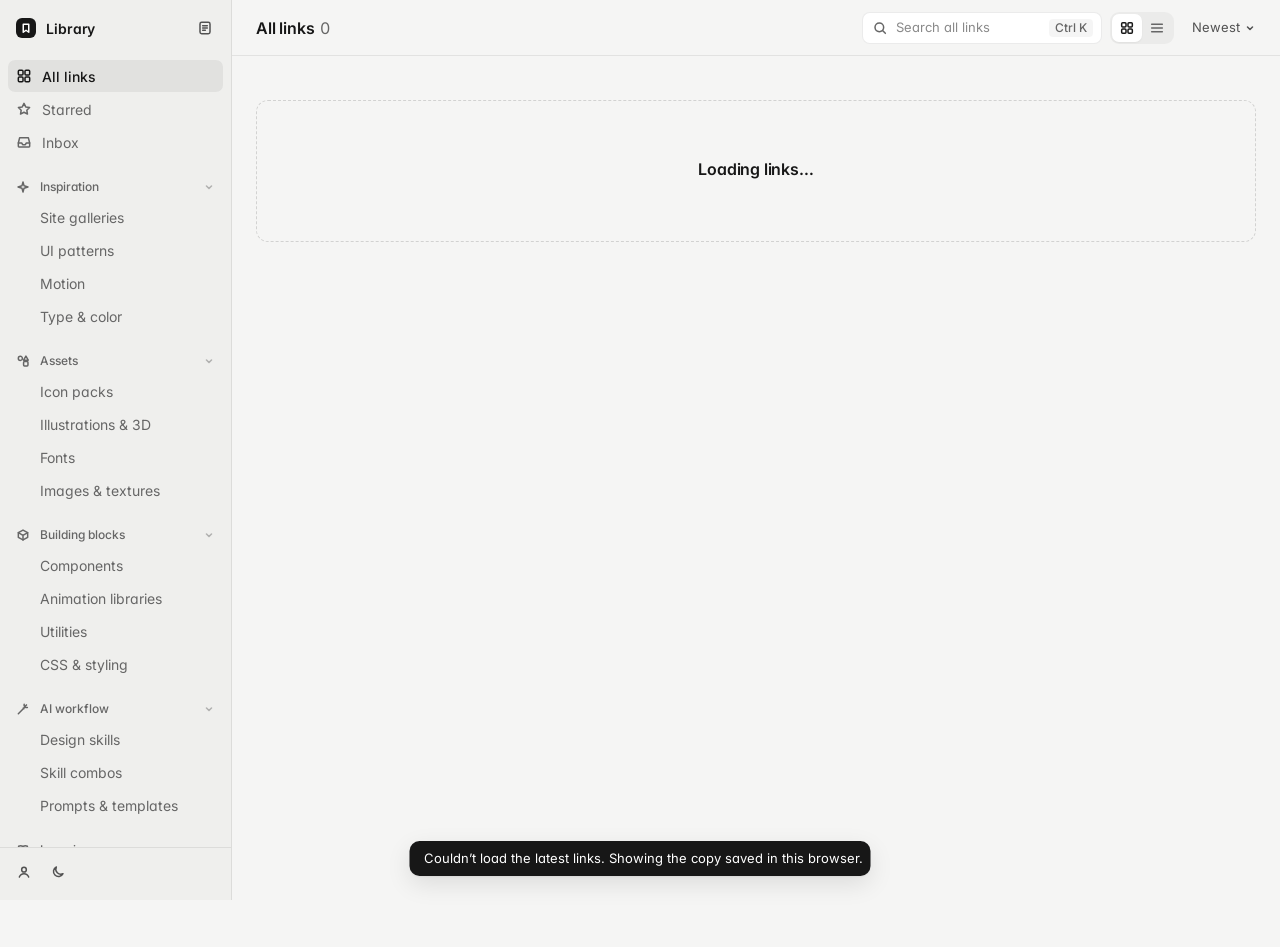
==== commit 8903345b: "Move library to the cloud" ====
--- a/library/index.html
+++ b/library/index.html
@@ -170,7 +170,7 @@
         /* ---------- main ---------- */
         .main { min-width: 0; min-height: 0; display: flex; flex-direction: column; }
 
-        .top { height: 56px; flex: none; display: flex; align-items: center; gap: 8px; padding: 0 16px 0 24px; border-bottom: 1px solid var(--border); }
+        .top { height: 56px; flex: none; display: flex; align-items: center; gap: 8px; padding: 0 max(16px, calc((100% - 1200px) / 2)) 0 max(24px, calc((100% - 1200px) / 2)); border-bottom: 1px solid var(--border); }
         .menu-btn { display: none; }
         .view-title { flex: 1; min-width: 0; font-size: 1rem; font-weight: 600; letter-spacing: -0.011em; overflow: hidden; text-overflow: ellipsis; white-space: nowrap; }
         .view-title .n { margin-left: 6px; font-weight: 400; color: var(--text-3); font-variant-numeric: tabular-nums; }
@@ -191,6 +191,8 @@
 
         .scroll { flex: 1; overflow-y: auto; overscroll-behavior: contain; padding: 24px 24px 96px; scroll-padding-block: 16px 112px; }
         .wrap { max-width: 1200px; margin: 0 auto; }
+        /* once the column is centred, reserve the scrollbar on both sides so it lines up with the header */
+        @media (min-width: 1480px) { .scroll { scrollbar-gutter: stable both-edges; } }
 
         /* add bar: the page's one primary action. Outer radius = inner (8) + inset (5) + border (1) */
         .add { display: flex; align-items: center; gap: 10px; height: 48px; padding: 0 5px 0 16px; border-radius: 14px; background: var(--elevated); border: 1px solid var(--border); box-shadow: var(--shadow-sm); color: var(--text-3); transition: border-color 150ms ease; }
@@ -200,6 +202,27 @@
         .add .btn { height: 36px; padding: 0 14px; border-radius: 8px; background: var(--text); color: var(--inverse); font-weight: 500; font-size: .8125rem; white-space: nowrap; }
         .add-hint { min-height: 18px; margin: 6px 4px 0; font-size: .75rem; color: var(--text-3); }
         .add-hint.error { color: var(--text); font-weight: 500; }
+
+        /* Visitors browse; editing needs the owner's sign-in. */
+        .lib.readonly .add, .lib.readonly .add-hint, .lib.readonly .card-actions, .lib.readonly .tip,
+        .lib.readonly #backupBtn, .lib.readonly [data-action="import"] { display: none; }
+        .lib.readonly .side-foot .spacer:first-of-type { display: none; }
+        .lib.readonly .wrap > .tags-row { margin-top: 0; }
+        #accountBtn.on { color: var(--text); }
+
+        .signin { width: min(360px, calc(100vw - 32px)); margin: auto; padding: 20px; border-radius: 14px; border: 1px solid var(--border); background: var(--elevated); color: var(--text); box-shadow: var(--shadow); }
+        .signin::backdrop { background: rgba(0, 0, 0, .32); }
+        .signin form { display: flex; flex-direction: column; gap: 14px; }
+        .signin h2 { margin: 0; font-size: 1rem; font-weight: 600; letter-spacing: -0.01em; }
+        .signin-intro { margin: -6px 0 2px; font-size: .8125rem; color: var(--text-2); line-height: 1.45; }
+        .signin .field-error:empty { display: none; }
+        .signin-foot { display: flex; align-items: center; gap: 6px; margin-top: 2px; }
+        .signin-foot .spacer { flex: 1; }
+        .signin .btn { height: 32px; padding: 0 14px; border-radius: 8px; background: var(--text); color: var(--inverse); font-weight: 500; font-size: .8125rem; }
+        .signin .btn:disabled { opacity: .6; }
+        .signin[open] { animation: signin-in 200ms var(--ease-out); }
+        @keyframes signin-in { from { opacity: 0; transform: scale(.97); } }
+        @media (prefers-reduced-motion: reduce) { .signin[open] { animation: none; } }
 
         /* tag filter row */
         .tags-row { display: flex; flex-wrap: wrap; gap: 6px; margin: 12px 0 0; }
@@ -247,11 +270,13 @@
         .card-note { margin-top: 6px; font-size: .8125rem; color: var(--text-2); line-height: 1.45; display: -webkit-box; -webkit-line-clamp: 2; -webkit-box-orient: vertical; overflow: hidden; overflow-wrap: anywhere; }
         .card-tags { display: flex; flex-wrap: wrap; gap: 4px; margin-top: 10px; position: relative; z-index: 2; min-width: 0; }
         .card-tags:empty { display: none; }
-        .tag { display: inline-flex; align-items: center; max-width: 100%; min-width: 0; height: 24px; padding: 0 8px; border-radius: 6px; background: var(--hover); color: var(--text-2); font-size: .75rem; overflow: hidden; text-overflow: ellipsis; white-space: nowrap; }
+        .tag { display: inline-flex; align-items: center; max-width: 100%; min-width: 0; height: 24px; padding: 0 8px; border-radius: 6px; background: var(--hover); color: var(--text-2); font-size: .75rem; white-space: nowrap; }
+        /* the label sits in its own span: text-overflow can't ellipsize text that sits directly in a flex box */
+        .tag .t { min-width: 0; overflow: hidden; text-overflow: ellipsis; }
         .tag.more { color: var(--text-3); }
 
         /* Inbox triage: move a card straight from the grid */
-        .move { position: relative; z-index: 2; margin-top: 10px; }
+        .move { position: relative; z-index: 2; margin-top: auto; padding-top: 10px; }
         .move select { width: 100%; height: 32px; padding: 0 30px 0 10px; border-radius: 8px; border: 1px dashed var(--border-strong); color: var(--text-2); font-size: .8125rem; appearance: none; cursor: pointer; background: url("data:image/svg+xml,%3Csvg xmlns='http://www.w3.org/2000/svg' viewBox='0 0 24 24' fill='none' stroke='%23888' stroke-width='1.5' stroke-linecap='round' stroke-linejoin='round'%3E%3Cpath d='m7 10 5 5 5-5'/%3E%3C/svg%3E") no-repeat right 8px center / 16px; }
 
         /* list view: same markup laid out as rows */
@@ -262,8 +287,8 @@
         .results.list .tile { order: 0; width: 28px; height: 28px; border-radius: 7px; flex-shrink: 0; }
         .results.list .tile img { width: 16px; height: 16px; }
         .results.list .card-body { order: 1; flex: 1; min-width: 0; display: flex; align-items: baseline; gap: 10px; }
-        .results.list .card-title { -webkit-line-clamp: 1; font-size: .875rem; flex: 0 1 auto; min-width: 0; }
-        .results.list .card-meta { flex: 0 1 auto; min-width: 0; max-width: 40%; }
+        .results.list .card-title { -webkit-line-clamp: 1; font-size: .875rem; flex: 0 1 auto; min-width: 0; max-width: 50%; }
+        .results.list .card-meta { flex: 0 0 auto; min-width: 0; max-width: 30%; }
         .results.list .card-note { -webkit-line-clamp: 1; margin: 0; flex: 1 1 0; min-width: 0; color: var(--text-3); }
         .results.list .card-tags { order: 2; margin: 0; flex: 0 1 auto; flex-wrap: nowrap; min-width: 0; max-width: 30%; overflow: hidden; }
         .results.list .move { order: 3; margin: 0; flex: 0 0 11rem; }
@@ -295,7 +320,7 @@
         .input { width: 100%; min-height: 36px; padding: 7px 10px; border-radius: 8px; border: 1px solid var(--border); background: var(--bg); font-size: .875rem; transition: border-color 150ms ease; }
         .input::placeholder { color: var(--placeholder); }
         .input[aria-invalid="true"] { border-color: var(--text); }
-        textarea.input { resize: vertical; line-height: 1.5; min-height: 96px; }
+        textarea.input { resize: vertical; line-height: 1.5; min-height: 96px; field-sizing: content; max-height: 50vh; }
         select.input { appearance: none; padding-right: 32px; background-image: url("data:image/svg+xml,%3Csvg xmlns='http://www.w3.org/2000/svg' viewBox='0 0 24 24' fill='none' stroke='%23888' stroke-width='1.5' stroke-linecap='round' stroke-linejoin='round'%3E%3Cpath d='m7 10 5 5 5-5'/%3E%3C/svg%3E"); background-repeat: no-repeat; background-position: right 8px center; background-size: 16px; cursor: pointer; }
         .new-section { display: flex; flex-direction: column; gap: 6px; }
         .new-section[hidden] { display: none; }
@@ -470,6 +495,7 @@
         <symbol id="i-down" viewBox="0 0 24 24"><path d="M12 4v11M7.5 10.5 12 15l4.5-4.5M5 20h14" /></symbol>
         <symbol id="i-up" viewBox="0 0 24 24"><path d="M12 15V4M7.5 8.5 12 4l4.5 4.5M5 20h14" /></symbol>
         <symbol id="i-moon" viewBox="0 0 24 24"><path d="M19.5 14.5A7.5 7.5 0 0 1 9.5 4.5a7.5 7.5 0 1 0 10 10z" /></symbol>
+        <symbol id="i-user" viewBox="0 0 24 24"><circle cx="12" cy="8.5" r="3.5" /><path d="M5 19.5c1.2-3.2 3.8-5 7-5s5.8 1.8 7 5" /></symbol>
         <symbol id="i-sun" viewBox="0 0 24 24"><circle cx="12" cy="12" r="4" /><path d="M12 2.5v2M12 19.5v2M4.6 4.6 6 6M18 18l1.4 1.4M2.5 12h2M19.5 12h2M4.6 19.4 6 18M18 6l1.4-1.4" /></symbol>
     </svg>
 
@@ -487,6 +513,7 @@
                 <button class="backup-btn press" id="backupBtn" data-action="export"><svg aria-hidden="true"><use href="#i-down" /></svg><span id="backupLabel">Back up</span><i class="dot" aria-hidden="true"></i></button>
                 <span class="spacer"></span>
                 <button class="icon-btn press" data-action="import" aria-label="Restore from a backup" title="Restore from a backup"><svg aria-hidden="true"><use href="#i-up" /></svg></button>
+                <button class="icon-btn press" data-action="account" id="accountBtn" aria-label="Sign in to edit" title="Sign in to edit"><svg aria-hidden="true"><use href="#i-user" /></svg></button>
                 <button class="icon-btn press" data-action="theme" id="themeBtn"><svg aria-hidden="true"><use href="#i-moon" /></svg></button>
             </div>
         </aside>
@@ -531,6 +558,21 @@
     <div class="toast" id="toast" role="status" aria-live="polite"></div>
     <datalist id="tagList"></datalist>
     <input type="file" id="importFile" accept="application/json,.json" hidden>
+    <dialog class="signin" id="signin" aria-labelledby="signinTitle">
+        <form id="signinForm" novalidate>
+            <h2 id="signinTitle">Sign in to edit</h2>
+            <p class="signin-intro" id="signinIntro">Anyone can browse this Library. Only its owner can add or change links.</p>
+            <label class="field"><span>Email</span><input class="input" id="siEmail" type="email" autocomplete="email" spellcheck="false" required></label>
+            <label class="field"><span>Password</span><input class="input" id="siPass" type="password" autocomplete="current-password" minlength="8" required></label>
+            <p class="field-error" id="siError" aria-live="polite"></p>
+            <div class="signin-foot">
+                <button type="button" class="btn-quiet press" id="siMode">Create account</button>
+                <span class="spacer"></span>
+                <button type="button" class="btn-quiet press" data-action="signin-close">Cancel</button>
+                <button type="submit" class="btn press" id="siSubmit">Sign in</button>
+            </div>
+        </form>
+    </dialog>
 
     <script>
         const KEY = 'kuruin-library-v1';
@@ -698,7 +740,9 @@
         // ---------- storage ----------
         // Anything read from storage or an import is cleaned to the expected shape first.
         const str = (v) => (typeof v === 'string' ? v.trim() : '');
-        const cleanTags = (v) => (Array.isArray(v) ? [...new Set(v.filter((t) => typeof t === 'string').map((t) => t.trim().replace(/^#/, '').toLowerCase().slice(0, 32)).filter(Boolean))] : []);
+        // keep tags to 48 characters, ending at a word break when there is one
+        const clipTag = (t) => (t.length <= 48 ? t : (t.slice(0, 48).match(/^(.{12,}?)[-_\s][^-_\s]*$/) || [, t.slice(0, 48)])[1]);
+        const cleanTags = (v) => (Array.isArray(v) ? [...new Set(v.filter((t) => typeof t === 'string').map((t) => clipTag(t.trim().replace(/^#/, '').toLowerCase())).filter(Boolean))] : []);
 
         function cleanItems(list, keys = new Set()) {
             return (Array.isArray(list) ? list : []).flatMap((i) => {
@@ -722,9 +766,10 @@
             });
         }
 
+        // The browser keeps a copy for instant loading; Neon holds the real list (see "cloud" below).
         function persist(now) {
             clearTimeout(persistTimer);
-            const write = () => store.set(KEY, JSON.stringify(db));
+            const write = () => { store.set(KEY, JSON.stringify(db)); syncSoon(); };
             if (now) write(); else persistTimer = setTimeout(write, 300);
         }
 
@@ -740,11 +785,156 @@
         async function load() {
             const saved = readJSON(KEY, null);
             if (saved && Array.isArray(saved.items)) return { items: cleanItems(saved.items) };
+            return { items: [] };
+        }
+
+        // ---------- cloud (Neon) ----------
+        // Everyone reads the links table through Neon's Data API. Writes need the owner's Neon Auth sign-in;
+        // the database itself refuses anyone else (row-level security), so these addresses are safe to publish.
+        const NEON = {
+            auth: 'https://ep-polished-breeze-b54oxqeh.neonauth.c-7.us-east-2.aws.neon.tech/neondb/auth',
+            data: 'https://ep-polished-breeze-b54oxqeh.apirest.c-7.us-east-2.aws.neon.tech/neondb/rest/v1'
+        };
+        const EDITOR_HINT_KEY = 'kuruin-library-editor'; // only picks the first paint; never grants anything
+        const cloud = { client: null, ready: false, editor: false, email: '', synced: new Map(), busy: false, again: false, warned: false };
+        let syncTimer = null;
+
+        const toRow = (i) => ({ id: i.id, url: i.url, title: i.title, section: i.section, tags: i.tags, note: i.note, starred: i.starred, added: new Date(i.added).toISOString(), updated: new Date(i.updated).toISOString() });
+        const fromRow = (r) => ({ ...r, added: Date.parse(r.added), updated: Date.parse(r.updated) });
+        const snapshot = (i) => JSON.stringify(toRow(i));
+
+        function setEditor(editor, email = '') {
+            cloud.editor = editor;
+            cloud.email = email;
+            store.set(EDITOR_HINT_KEY, editor ? '1' : '');
+            lib.classList.toggle('readonly', !editor);
+            const b = $('#accountBtn');
+            const label = editor ? `Signed in as ${email}` : email ? `Signed in as ${email} · this account can’t edit` : 'Sign in to edit';
+            b.setAttribute('aria-label', label);
+            b.title = label;
+            b.classList.toggle('on', !!email);
+        }
+
+        async function connectCloud() {
+            const { createClient } = await import('https://esm.sh/@neondatabase/neon-js@0.9.0-beta');
+            cloud.client = createClient({ auth: { url: NEON.auth, allowAnonymous: true }, dataApi: { url: NEON.data } });
+            await checkAccount();
+            await pull();
+            cloud.ready = true;
+        }
+
+        async function checkAccount() {
+            const { data } = await cloud.client.auth.getSession();
+            const email = data?.user?.email || '';
+            let owner = false;
+            if (email) {
+                const r = await cloud.client.rpc('is_library_owner');
+                owner = r.data === true;
+            }
+            setEditor(owner, email);
+        }
+
+        // Replace the local copy with what's in Neon.
+        async function pull() {
+            const { data, error } = await cloud.client.from('links').select('*').limit(10000);
+            if (error) throw error;
+            db = { items: cleanItems(data.map(fromRow)) };
+            cloud.synced = new Map(db.items.map((i) => [i.id, snapshot(i)]));
+            store.set(KEY, JSON.stringify(db));
+        }
+
+        function syncSoon() {
+            clearTimeout(syncTimer);
+            if (cloud.editor) syncTimer = setTimeout(sync, 500);
+        }
+
+        // Send only what changed since the last save: new or edited links, then removed ones.
+        async function sync() {
+            if (!cloud.editor) return;
+            if (cloud.busy) { cloud.again = true; return; }
+            cloud.busy = true;
+            const now = new Map(db.items.map((i) => [i.id, snapshot(i)]));
+            const changed = db.items.filter((i) => now.get(i.id) !== cloud.synced.get(i.id));
+            const removed = [...cloud.synced.keys()].filter((id) => !now.has(id));
             try {
-                const res = await fetch('data.json', { cache: 'no-store' });
-                if (res.ok) { const d = await res.json(); return { items: cleanItems(d.items) }; }
-            } catch { }
-            return { items: [] };
+                // deletes first, so a link removed and pasted again doesn't clash with its old row
+                if (removed.length) { const r = await cloud.client.from('links').delete().in('id', removed); if (r.error) throw r.error; }
+                if (changed.length) { const r = await cloud.client.from('links').upsert(changed.map(toRow)); if (r.error) throw r.error; }
+                removed.forEach((id) => cloud.synced.delete(id));
+                changed.forEach((i) => cloud.synced.set(i.id, now.get(i.id)));
+                cloud.warned = false;
+            } catch (err) {
+                // kept in this browser; the next change or reconnect tries again
+                if (!cloud.warned) toast(navigator.onLine ? 'Couldn’t save to the cloud. Your changes are kept here and will retry.' : 'You’re offline. Changes are kept here and save when you reconnect.');
+                cloud.warned = true;
+                if (/jwt|auth|401|403/i.test(String(err?.message || err?.code))) checkAccount().catch(() => { });
+            } finally {
+                cloud.busy = false;
+                if (cloud.again) { cloud.again = false; syncSoon(); }
+            }
+        }
+        window.addEventListener('online', syncSoon);
+
+        // Every change goes through here first.
+        function canEdit() {
+            if (cloud.editor) return true;
+            if (!cloud.ready) toast('Still connecting. Try again in a moment.');
+            else toast(cloud.email ? 'This account can’t edit the Library' : 'Sign in to edit the Library', cloud.email ? {} : { action: { label: 'Sign in', onClick: openSignIn } });
+            return false;
+        }
+
+        // ---------- sign in ----------
+        const signin = $('#signin');
+        let creating = false;
+
+        function setSignInMode(create) {
+            creating = create;
+            $('#signinTitle').textContent = create ? 'Create your account' : 'Sign in to edit';
+            $('#siSubmit').textContent = create ? 'Create account' : 'Sign in';
+            $('#siMode').textContent = create ? 'I have an account' : 'Create account';
+            $('#siPass').autocomplete = create ? 'new-password' : 'current-password';
+            $('#siError').textContent = '';
+        }
+
+        function openSignIn() {
+            if (!cloud.client) { toast('Still connecting. Try again in a moment.'); return; }
+            setSignInMode(false);
+            signin.showModal();
+            $('#siEmail').focus();
+        }
+
+        $('#siMode').addEventListener('click', () => setSignInMode(!creating));
+        $('#signinForm').addEventListener('submit', async (e) => {
+            e.preventDefault();
+            const email = $('#siEmail').value.trim();
+            const password = $('#siPass').value;
+            const err = $('#siError');
+            if (!/^\S+@\S+\.\S+$/.test(email)) { err.textContent = 'Enter your email address.'; $('#siEmail').focus(); return; }
+            if (password.length < 8) { err.textContent = 'Passwords are at least 8 characters.'; $('#siPass').focus(); return; }
+            err.textContent = '';
+            const btn = $('#siSubmit');
+            btn.disabled = true;
+            try {
+                const r = creating
+                    ? await cloud.client.auth.signUp.email({ email, password, name: email.split('@')[0] })
+                    : await cloud.client.auth.signIn.email({ email, password });
+                if (r?.error) { err.textContent = r.error.message || 'That didn’t work. Check your email and password.'; return; }
+                await checkAccount();
+                signin.close();
+                $('#siPass').value = '';
+                if (cloud.editor) { await pull(); render(); toast('Signed in. Changes now save to the cloud.'); }
+                else toast(creating ? 'Account created. It can edit once it’s set as the Library’s owner.' : 'Signed in, but this account can’t edit the Library');
+            } catch (ex) {
+                err.textContent = navigator.onLine ? 'Couldn’t reach the sign-in service. Try again.' : 'You’re offline.';
+            } finally { btn.disabled = false; }
+        });
+
+        async function signOut() {
+            await sync();
+            await cloud.client.auth.signOut();
+            setEditor(false);
+            render();
+            toast('Signed out');
         }
 
         // ---------- queries ----------
@@ -873,7 +1063,7 @@
             const domain = domainOf(item.url);
             const name = esc(item.title || domain);
             const showSection = item.section && (query || !isSection(filter));
-            const tags = item.tags.slice(0, MAX_CARD_TAGS).map((t) => `<button class="tag press" data-tag="${esc(t)}" title="Show links tagged #${esc(t)}">#${esc(t)}</button>`).join('')
+            const tags = item.tags.slice(0, MAX_CARD_TAGS).map((t) => `<button class="tag press" data-tag="${esc(t)}" title="Show links tagged #${esc(t)}"><span class="t">#<bdi>${esc(t)}</bdi></span></button>`).join('')
                 + (item.tags.length > MAX_CARD_TAGS ? `<span class="tag more" title="${esc(item.tags.slice(MAX_CARD_TAGS).map((t) => '#' + t).join(' '))}">+${item.tags.length - MAX_CARD_TAGS}</span>` : '');
             return `<article class="card${order >= 0 ? ' new' : ''}" data-id="${item.id}"${order >= 0 ? ` style="--i:${Math.min(order, 6)}"` : ''}${ctx.draggable ? ' draggable="true"' : ''}>
                 <div class="card-top">
@@ -899,6 +1089,8 @@
                 const what = query ? `“${esc(query)}”` : `#${esc(tagFilter)}`;
                 return `<div class="empty"><h2>No links match ${what}</h2><p>Check the spelling, or search for a site’s address.</p><div class="actions"><button class="btn-ghost press" data-action="clear-filters">Clear ${query ? 'search' : 'tag'}</button></div></div>`;
             }
+            if (!db.items.length && !cloud.ready) return `<div class="empty"><h2>Loading links…</h2></div>`;
+            if (!db.items.length && !cloud.editor) return `<div class="empty"><h2>No links yet</h2></div>`;
             if (!db.items.length) {
                 const how = matchMedia('(pointer: coarse)').matches
                     ? 'Paste a link in the bar above and tap Save. You can paste several at once.'
@@ -917,15 +1109,15 @@
             const fresh = newIds.length <= 12 ? newIds : [];
             let n = 0;
             const ctx = {
-                draggable: matchMedia('(pointer: fine)').matches,
-                triage: filter === INBOX && !query,
+                draggable: cloud.editor && matchMedia('(pointer: fine)').matches,
+                triage: cloud.editor && filter === INBOX && !query,
                 cardOptions: filter === INBOX && !query ? sectionOptions('', { forCard: true }) : ''
             };
             el.innerHTML = items.length ? items.map((i) => cardHtml(i, fresh.includes(i.id) ? n++ : -1, ctx)).join('') : emptyHtml();
             const title = query ? 'Search' : tagFilter ? `#${tagFilter}` : filter;
             $('#viewTitle').innerHTML = `${esc(title)}<span class="n" aria-hidden="true">${items.length}</span><span class="sr-only">, ${plural(items.length, 'link')}</span>`;
             $('#resultStatus').textContent = query || tagFilter ? `${plural(items.length, 'link')} found` : '';
-            $('#addInput').placeholder = `Paste links to save to ${destination()}`;
+            $('#addInput').placeholder = isPhone() ? `Add links to ${destination()}` : `Paste links to save to ${destination()}`;
         }
 
         function renderTags() {
@@ -933,7 +1125,7 @@
             db.items.filter((i) => (query ? true : inFilter(i, filter)) && matchesQuery(i)).forEach((i) => i.tags.forEach((t) => counts.set(t, (counts.get(t) || 0) + 1)));
             const top = [...counts].sort((a, b) => b[1] - a[1] || a[0].localeCompare(b[0])).slice(0, 14);
             if (tagFilter && !counts.has(tagFilter)) top.unshift([tagFilter, 0]);
-            $('#tagsRow').innerHTML = top.map(([t, c]) => `<button class="chip press" data-tag="${esc(t)}" aria-pressed="${tagFilter === t}"><span class="t">#${esc(t)}</span>${tagFilter === t ? icon('x') : `<span class="c" aria-hidden="true">${c}</span>`}</button>`).join('');
+            $('#tagsRow').innerHTML = top.map(([t, c]) => `<button class="chip press" data-tag="${esc(t)}" aria-pressed="${tagFilter === t}"><span class="t">#<bdi>${esc(t)}</bdi></span>${tagFilter === t ? icon('x') : `<span class="c" aria-hidden="true">${c}</span>`}</button>`).join('');
             // tag suggestions for the editor, most used first
             const all = new Map();
             db.items.forEach((i) => i.tags.forEach((t) => all.set(t, (all.get(t) || 0) + 1)));
@@ -1001,6 +1193,7 @@
         }
 
         function addLinks(text, opts = {}) {
+            if (!canEdit()) return 0;
             const urls = [...new Set(extractUrls(text))];
             if (!urls.length) {
                 setAddError('No link found. Paste a web address, like lucide.dev');
@@ -1098,6 +1291,7 @@
         const find = (id) => db.items.find((i) => i.id === id);
 
         function toggleStar(id, btn, { quiet = false } = {}) {
+            if (!canEdit()) return;
             const item = find(id);
             item.starred = !item.starred;
             item.updated = Date.now();
@@ -1120,7 +1314,7 @@
 
         function moveItem(id, section, { quiet = false } = {}) {
             const item = find(id);
-            if (!item || item.section === section) return;
+            if (!item || item.section === section || !canEdit()) return;
             const before = item.section;
             item.section = section;
             item.updated = Date.now();
@@ -1143,7 +1337,7 @@
 
         function deleteItem(id, { animate = true } = {}) {
             const idx = db.items.findIndex((i) => i.id === id);
-            if (idx < 0) return;
+            if (idx < 0 || !canEdit()) return;
             // keyboard deletes move focus to the next card, so you can keep going
             const cards = [...$$('#results .card')];
             const pos = cards.findIndex((c) => c.dataset.id === id);
@@ -1272,12 +1466,13 @@
                         <label class="label" for="fSection">Section</label>
                         <select class="input" id="fSection">${sectionOptions(item.section)}</select>
                         <div class="new-section" id="newSection" hidden>
-                            <input class="input" id="fNewSection" maxlength="40" placeholder="Brand references" aria-label="New section name" aria-describedby="fNewSectionError" autocomplete="off">
+                            <label class="label" for="fNewSection">Name the new section, then press Enter</label>
+                            <input class="input" id="fNewSection" maxlength="40" placeholder="Brand references" aria-describedby="fNewSectionError" autocomplete="off">
                             <p class="field-error" id="fNewSectionError" aria-live="polite"></p>
                         </div>
                     </div>
                     <div class="field"><span class="label" id="tagsLabel">Tags</span>
-                        <div class="input tag-input" id="tagBox">${item.tags.map((t) => `<span class="tag">#${esc(t)}<button type="button" data-untag="${esc(t)}" aria-label="Remove tag ${esc(t)}">${icon('x')}</button></span>`).join('')}<input id="fTag" list="tagList" placeholder="${item.tags.length ? 'Add another' : 'free, react, dark'}" aria-labelledby="tagsLabel" autocomplete="off" spellcheck="false" maxlength="32"></div>
+                        <div class="input tag-input" id="tagBox">${item.tags.map((t) => `<span class="tag"><span class="t">#<bdi>${esc(t)}</bdi></span><button type="button" data-untag="${esc(t)}" aria-label="Remove tag ${esc(t)}">${icon('x')}</button></span>`).join('')}<input id="fTag" list="tagList" placeholder="${item.tags.length ? 'Add another' : 'free, react, dark'}" aria-labelledby="tagsLabel" autocomplete="off" spellcheck="false" maxlength="48"></div>
                     </div>
                     <label class="field"><span>Note</span><textarea class="input" id="fNote" rows="4" placeholder="Great for empty-state illustrations" dir="auto" maxlength="2000">${esc(item.note)}</textarea></label>
                 </div>
@@ -1358,6 +1553,7 @@
         }
 
         function openDrawer(id, returnTo, focusSel = '#fTitle') {
+            if (!canEdit()) return;
             editingId = id;
             drawerReturn = returnTo || document.activeElement;
             renderDrawer();
@@ -1596,8 +1792,14 @@
                 renderBackup();
                 toast(`Backup downloaded · ${plural(db.items.length, 'link')}`);
             },
-            import: () => $('#importFile').click(),
+            import: () => { if (canEdit()) $('#importFile').click(); },
+            account: () => {
+                if (!cloud.email) return openSignIn();
+                toast(cloud.editor ? `Signed in as ${cloud.email}` : `Signed in as ${cloud.email} · this account can’t edit`, { action: { label: 'Sign out', onClick: signOut } });
+            },
+            'signin-close': () => signin.close(),
             starters: () => {
+                if (!canEdit()) return;
                 STARTERS.forEach(([url, section, tags]) => addLinks(url, { section, tags, silent: true }));
                 render(db.items.map((i) => i.id));
                 toast(`Added ${plural(STARTERS.length, 'starter link')}`);
@@ -1648,7 +1850,7 @@
             } else if (mod && e.key.toLowerCase() === 's') {
                 e.preventDefault();
                 persist(true);
-                toast('Saved in this browser');
+                toast(cloud.editor ? 'Saved' : 'Nothing to save. Sign in to edit.');
             }
         });
 
@@ -1665,9 +1867,18 @@
             applyTheme(document.documentElement.dataset.theme || 'light');
             $('#searchKbd').textContent = `${MOD} K`;
             loadSonner();
+            lib.classList.toggle('readonly', store.get(EDITOR_HINT_KEY) !== '1');
             db = await load();
             render();
             renderBackup();
+            try {
+                await connectCloud();
+                render();
+            } catch {
+                cloud.ready = true;
+                setEditor(false);
+                toast(navigator.onLine ? 'Couldn’t load the latest links. Showing the copy saved in this browser.' : 'You’re offline. Showing the copy saved in this browser.');
+            }
 
             // ?add=<url>&title=<page title>: sent by the bookmarklet (or a share sheet as ?text=)
             const params = new URLSearchParams(location.search);
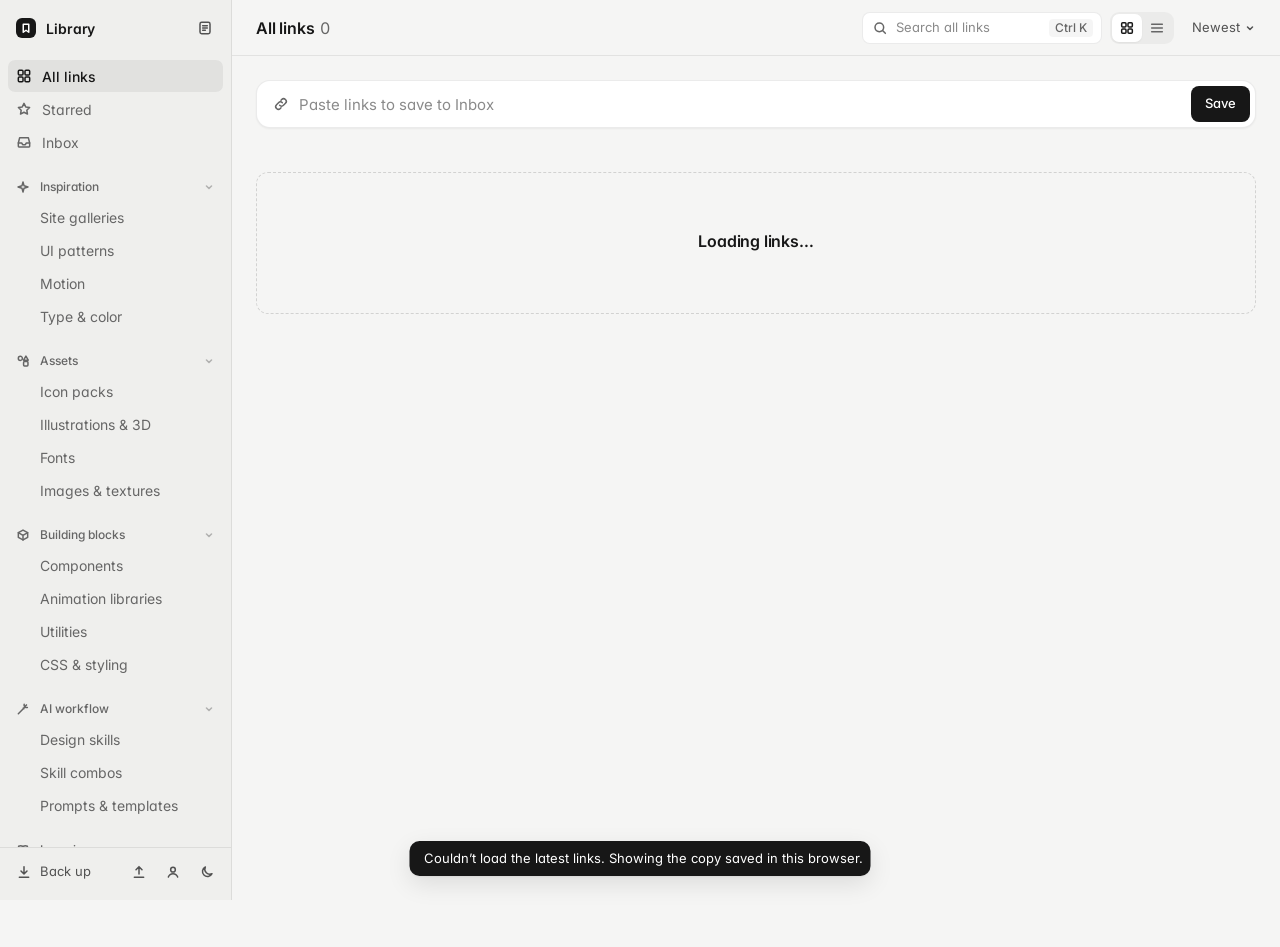
==== commit d83b9727: "Let visitors keep their own links on their device" ====
--- a/library/index.html
+++ b/library/index.html
@@ -203,11 +203,6 @@
         .add-hint { min-height: 18px; margin: 6px 4px 0; font-size: .75rem; color: var(--text-3); }
         .add-hint.error { color: var(--text); font-weight: 500; }
 
-        /* Visitors browse; editing needs the owner's sign-in. */
-        .lib.readonly .add, .lib.readonly .add-hint, .lib.readonly .card-actions, .lib.readonly .tip,
-        .lib.readonly #backupBtn, .lib.readonly [data-action="import"] { display: none; }
-        .lib.readonly .side-foot .spacer:first-of-type { display: none; }
-        .lib.readonly .wrap > .tags-row { margin-top: 0; }
         #accountBtn.on { color: var(--text); }
 
         .signin { width: min(360px, calc(100vw - 32px)); margin: auto; padding: 20px; border-radius: 14px; border: 1px solid var(--border); background: var(--elevated); color: var(--text); box-shadow: var(--shadow); }
@@ -513,7 +508,7 @@
                 <button class="backup-btn press" id="backupBtn" data-action="export"><svg aria-hidden="true"><use href="#i-down" /></svg><span id="backupLabel">Back up</span><i class="dot" aria-hidden="true"></i></button>
                 <span class="spacer"></span>
                 <button class="icon-btn press" data-action="import" aria-label="Restore from a backup" title="Restore from a backup"><svg aria-hidden="true"><use href="#i-up" /></svg></button>
-                <button class="icon-btn press" data-action="account" id="accountBtn" aria-label="Sign in to edit" title="Sign in to edit"><svg aria-hidden="true"><use href="#i-user" /></svg></button>
+                <button class="icon-btn press" data-action="account" id="accountBtn" aria-label="Changes save on this device · Sign in" title="Changes save on this device · Sign in"><svg aria-hidden="true"><use href="#i-user" /></svg></button>
                 <button class="icon-btn press" data-action="theme" id="themeBtn"><svg aria-hidden="true"><use href="#i-moon" /></svg></button>
             </div>
         </aside>
@@ -560,8 +555,8 @@
     <input type="file" id="importFile" accept="application/json,.json" hidden>
     <dialog class="signin" id="signin" aria-labelledby="signinTitle">
         <form id="signinForm" novalidate>
-            <h2 id="signinTitle">Sign in to edit</h2>
-            <p class="signin-intro" id="signinIntro">Anyone can browse this Library. Only its owner can add or change links.</p>
+            <h2 id="signinTitle">Sign in</h2>
+            <p class="signin-intro" id="signinIntro">Your changes already save on this device. Sign in as the Library’s owner to change the shared list everyone sees.</p>
             <label class="field"><span>Email</span><input class="input" id="siEmail" type="email" autocomplete="email" spellcheck="false" required></label>
             <label class="field"><span>Password</span><input class="input" id="siPass" type="password" autocomplete="current-password" minlength="8" required></label>
             <p class="field-error" id="siError" aria-live="polite"></p>
@@ -769,7 +764,7 @@
         // The browser keeps a copy for instant loading; Neon holds the real list (see "cloud" below).
         function persist(now) {
             clearTimeout(persistTimer);
-            const write = () => { store.set(KEY, JSON.stringify(db)); syncSoon(); };
+            const write = () => { store.set(KEY, JSON.stringify(db)); cloud.editor ? syncSoon() : saveLocal(); };
             if (now) write(); else persistTimer = setTimeout(write, 300);
         }
 
@@ -789,14 +784,17 @@
         }
 
         // ---------- cloud (Neon) ----------
-        // Everyone reads the links table through Neon's Data API. Writes need the owner's Neon Auth sign-in;
+        // Everyone reads the shared list through Neon's Data API. Only the owner's Neon Auth sign-in can change it;
         // the database itself refuses anyone else (row-level security), so these addresses are safe to publish.
+        // Everyone else can still add, edit and remove links: those changes stay on their device (see saveLocal).
         const NEON = {
             auth: 'https://ep-polished-breeze-b54oxqeh.neonauth.c-7.us-east-2.aws.neon.tech/neondb/auth',
             data: 'https://ep-polished-breeze-b54oxqeh.apirest.c-7.us-east-2.aws.neon.tech/neondb/rest/v1'
         };
-        const EDITOR_HINT_KEY = 'kuruin-library-editor'; // only picks the first paint; never grants anything
-        const cloud = { client: null, ready: false, editor: false, email: '', synced: new Map(), busy: false, again: false, warned: false };
+        const LOCAL_KEY = 'kuruin-library-local';
+        const LOCAL_TIP_KEY = 'kuruin-library-local-tip';
+        // loaded: the shared list arrived, so on-device changes can be worked out against it
+        const cloud = { client: null, ready: false, loaded: false, editor: false, email: '', synced: new Map(), busy: false, again: false, warned: false };
         let syncTimer = null;
 
         const toRow = (i) => ({ id: i.id, url: i.url, title: i.title, section: i.section, tags: i.tags, note: i.note, starred: i.starred, added: new Date(i.added).toISOString(), updated: new Date(i.updated).toISOString() });
@@ -806,13 +804,38 @@
         function setEditor(editor, email = '') {
             cloud.editor = editor;
             cloud.email = email;
-            store.set(EDITOR_HINT_KEY, editor ? '1' : '');
-            lib.classList.toggle('readonly', !editor);
             const b = $('#accountBtn');
-            const label = editor ? `Signed in as ${email}` : email ? `Signed in as ${email} · this account can’t edit` : 'Sign in to edit';
+            const label = editor ? `Signed in as ${email} · changes save to the cloud`
+                : email ? `Signed in as ${email} · changes save on this device`
+                    : 'Changes save on this device · Sign in';
             b.setAttribute('aria-label', label);
             b.title = label;
             b.classList.toggle('on', !!email);
+        }
+
+        // A visitor's own layer on top of the shared list: links they added, shared links they edited, and ones they removed.
+        function saveLocal() {
+            if (!cloud.loaded) return;
+            const ids = new Set(db.items.map((i) => i.id));
+            const added = [], edited = [];
+            db.items.forEach((i) => {
+                if (!cloud.synced.has(i.id)) added.push(i);
+                else if (snapshot(i) !== cloud.synced.get(i.id)) edited.push(i);
+            });
+            const hidden = [...cloud.synced.keys()].filter((id) => !ids.has(id));
+            store.set(LOCAL_KEY, JSON.stringify({ added, edited, hidden }));
+            if ((added.length || edited.length || hidden.length) && store.get(LOCAL_TIP_KEY) !== 'shown') {
+                store.set(LOCAL_TIP_KEY, 'shown');
+                setTimeout(() => toast('Your changes are saved on this device only. The shared Library stays as it is.'), 1200);
+            }
+        }
+
+        function applyLocal(shared) {
+            const mine = readJSON(LOCAL_KEY, {});
+            const list = (k) => (Array.isArray(mine[k]) ? mine[k] : []);
+            const edited = new Map(cleanItems(list('edited')).map((i) => [i.id, i]));
+            const hidden = new Set(list('hidden'));
+            return cleanItems([...shared.filter((i) => !hidden.has(i.id)).map((i) => edited.get(i.id) || i), ...list('added')]);
         }
 
         async function connectCloud() {
@@ -834,12 +857,14 @@
             setEditor(owner, email);
         }
 
-        // Replace the local copy with what's in Neon.
+        // Load the shared list from Neon; visitors see it with their own changes applied.
         async function pull() {
             const { data, error } = await cloud.client.from('links').select('*').limit(10000);
             if (error) throw error;
-            db = { items: cleanItems(data.map(fromRow)) };
-            cloud.synced = new Map(db.items.map((i) => [i.id, snapshot(i)]));
+            const shared = cleanItems(data.map(fromRow));
+            cloud.synced = new Map(shared.map((i) => [i.id, snapshot(i)]));
+            cloud.loaded = true;
+            db = { items: cloud.editor ? shared : applyLocal(shared) };
             store.set(KEY, JSON.stringify(db));
         }
 
@@ -876,10 +901,10 @@
         window.addEventListener('online', syncSoon);
 
         // Every change goes through here first.
+        // Changes are worked out against the shared list, so they wait until it has loaded.
         function canEdit() {
-            if (cloud.editor) return true;
-            if (!cloud.ready) toast('Still connecting. Try again in a moment.');
-            else toast(cloud.email ? 'This account can’t edit the Library' : 'Sign in to edit the Library', cloud.email ? {} : { action: { label: 'Sign in', onClick: openSignIn } });
+            if (cloud.loaded) return true;
+            toast(cloud.ready ? 'Couldn’t load the Library, so changes can’t be saved right now. Try reloading.' : 'Still loading. Try again in a moment.');
             return false;
         }
 
@@ -889,7 +914,7 @@
 
         function setSignInMode(create) {
             creating = create;
-            $('#signinTitle').textContent = create ? 'Create your account' : 'Sign in to edit';
+            $('#signinTitle').textContent = create ? 'Create your account' : 'Sign in';
             $('#siSubmit').textContent = create ? 'Create account' : 'Sign in';
             $('#siMode').textContent = create ? 'I have an account' : 'Create account';
             $('#siPass').autocomplete = create ? 'new-password' : 'current-password';
@@ -923,7 +948,7 @@
                 signin.close();
                 $('#siPass').value = '';
                 if (cloud.editor) { await pull(); render(); toast('Signed in. Changes now save to the cloud.'); }
-                else toast(creating ? 'Account created. It can edit once it’s set as the Library’s owner.' : 'Signed in, but this account can’t edit the Library');
+                else toast(creating ? 'Account created. Your changes keep saving on this device.' : 'Signed in. This account can’t change the shared Library, so changes keep saving on this device.');
             } catch (ex) {
                 err.textContent = navigator.onLine ? 'Couldn’t reach the sign-in service. Try again.' : 'You’re offline.';
             } finally { btn.disabled = false; }
@@ -933,6 +958,7 @@
             await sync();
             await cloud.client.auth.signOut();
             setEditor(false);
+            await pull().catch(() => { });
             render();
             toast('Signed out');
         }
@@ -1090,7 +1116,6 @@
                 return `<div class="empty"><h2>No links match ${what}</h2><p>Check the spelling, or search for a site’s address.</p><div class="actions"><button class="btn-ghost press" data-action="clear-filters">Clear ${query ? 'search' : 'tag'}</button></div></div>`;
             }
             if (!db.items.length && !cloud.ready) return `<div class="empty"><h2>Loading links…</h2></div>`;
-            if (!db.items.length && !cloud.editor) return `<div class="empty"><h2>No links yet</h2></div>`;
             if (!db.items.length) {
                 const how = matchMedia('(pointer: coarse)').matches
                     ? 'Paste a link in the bar above and tap Save. You can paste several at once.'
@@ -1109,8 +1134,8 @@
             const fresh = newIds.length <= 12 ? newIds : [];
             let n = 0;
             const ctx = {
-                draggable: cloud.editor && matchMedia('(pointer: fine)').matches,
-                triage: cloud.editor && filter === INBOX && !query,
+                draggable: matchMedia('(pointer: fine)').matches,
+                triage: filter === INBOX && !query,
                 cardOptions: filter === INBOX && !query ? sectionOptions('', { forCard: true }) : ''
             };
             el.innerHTML = items.length ? items.map((i) => cardHtml(i, fresh.includes(i.id) ? n++ : -1, ctx)).join('') : emptyHtml();
@@ -1795,7 +1820,7 @@
             import: () => { if (canEdit()) $('#importFile').click(); },
             account: () => {
                 if (!cloud.email) return openSignIn();
-                toast(cloud.editor ? `Signed in as ${cloud.email}` : `Signed in as ${cloud.email} · this account can’t edit`, { action: { label: 'Sign out', onClick: signOut } });
+                toast(cloud.editor ? `Signed in as ${cloud.email} · changes save to the cloud` : `Signed in as ${cloud.email} · changes save on this device`, { action: { label: 'Sign out', onClick: signOut } });
             },
             'signin-close': () => signin.close(),
             starters: () => {
@@ -1850,7 +1875,7 @@
             } else if (mod && e.key.toLowerCase() === 's') {
                 e.preventDefault();
                 persist(true);
-                toast(cloud.editor ? 'Saved' : 'Nothing to save. Sign in to edit.');
+                toast(cloud.editor ? 'Saved' : 'Saved on this device');
             }
         });
 
@@ -1867,7 +1892,6 @@
             applyTheme(document.documentElement.dataset.theme || 'light');
             $('#searchKbd').textContent = `${MOD} K`;
             loadSonner();
-            lib.classList.toggle('readonly', store.get(EDITOR_HINT_KEY) !== '1');
             db = await load();
             render();
             renderBackup();
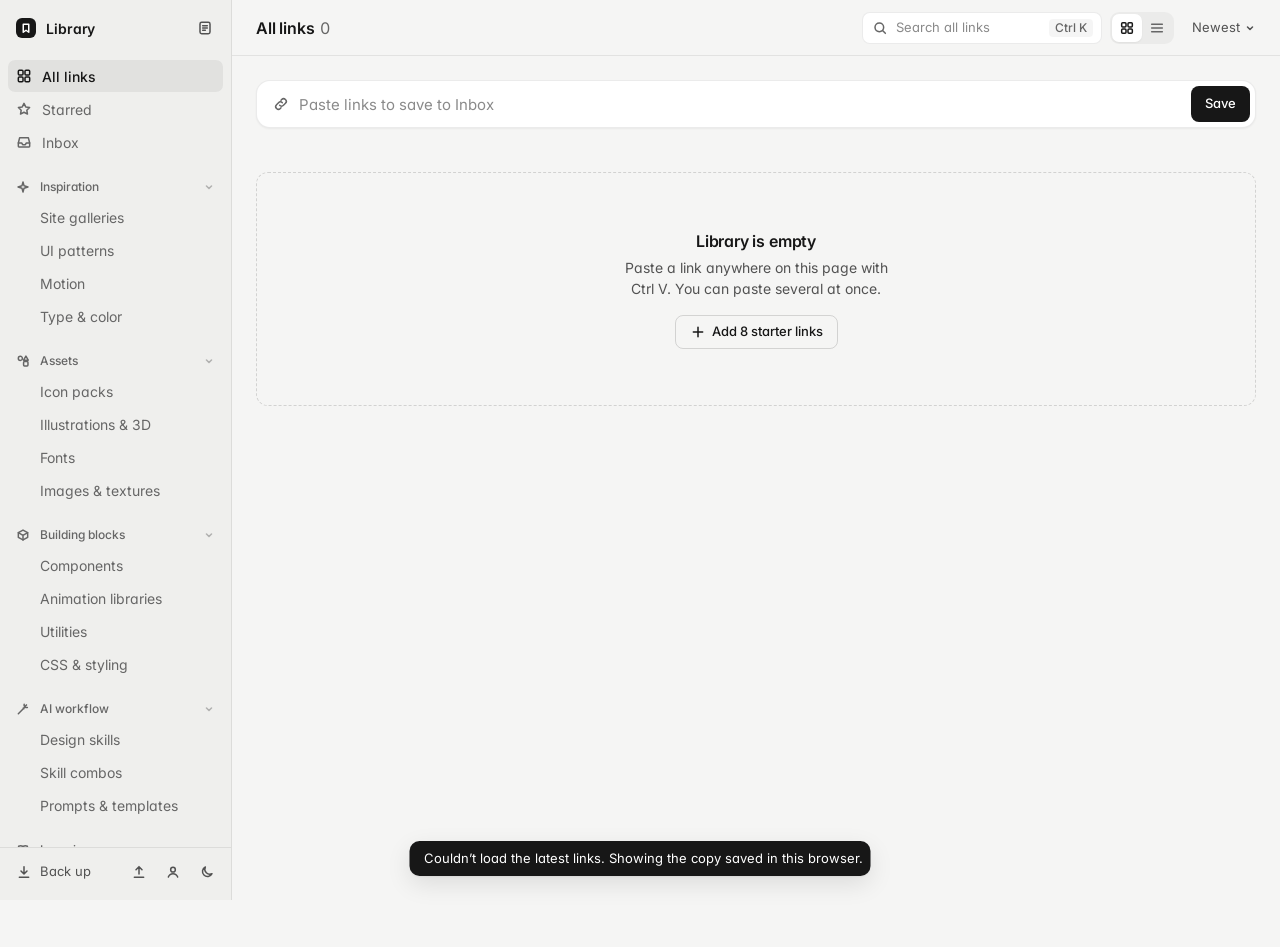
==== commit 73099150: "Stop the library from waiting forever on a slow load" ====
--- a/library/index.html
+++ b/library/index.html
@@ -1895,13 +1895,16 @@
             db = await load();
             render();
             renderBackup();
+            // Don't sit on "Loading" forever: after 15s show the saved copy, and still update if Neon answers late.
+            const connecting = connectCloud();
             try {
-                await connectCloud();
+                await Promise.race([connecting, new Promise((_, fail) => setTimeout(() => fail(new Error('timeout')), 15000))]);
                 render();
             } catch {
                 cloud.ready = true;
-                setEditor(false);
+                render();
                 toast(navigator.onLine ? 'Couldn’t load the latest links. Showing the copy saved in this browser.' : 'You’re offline. Showing the copy saved in this browser.');
+                connecting.then(() => render(), () => { });
             }
 
             // ?add=<url>&title=<page title>: sent by the bookmarklet (or a share sheet as ?text=)
